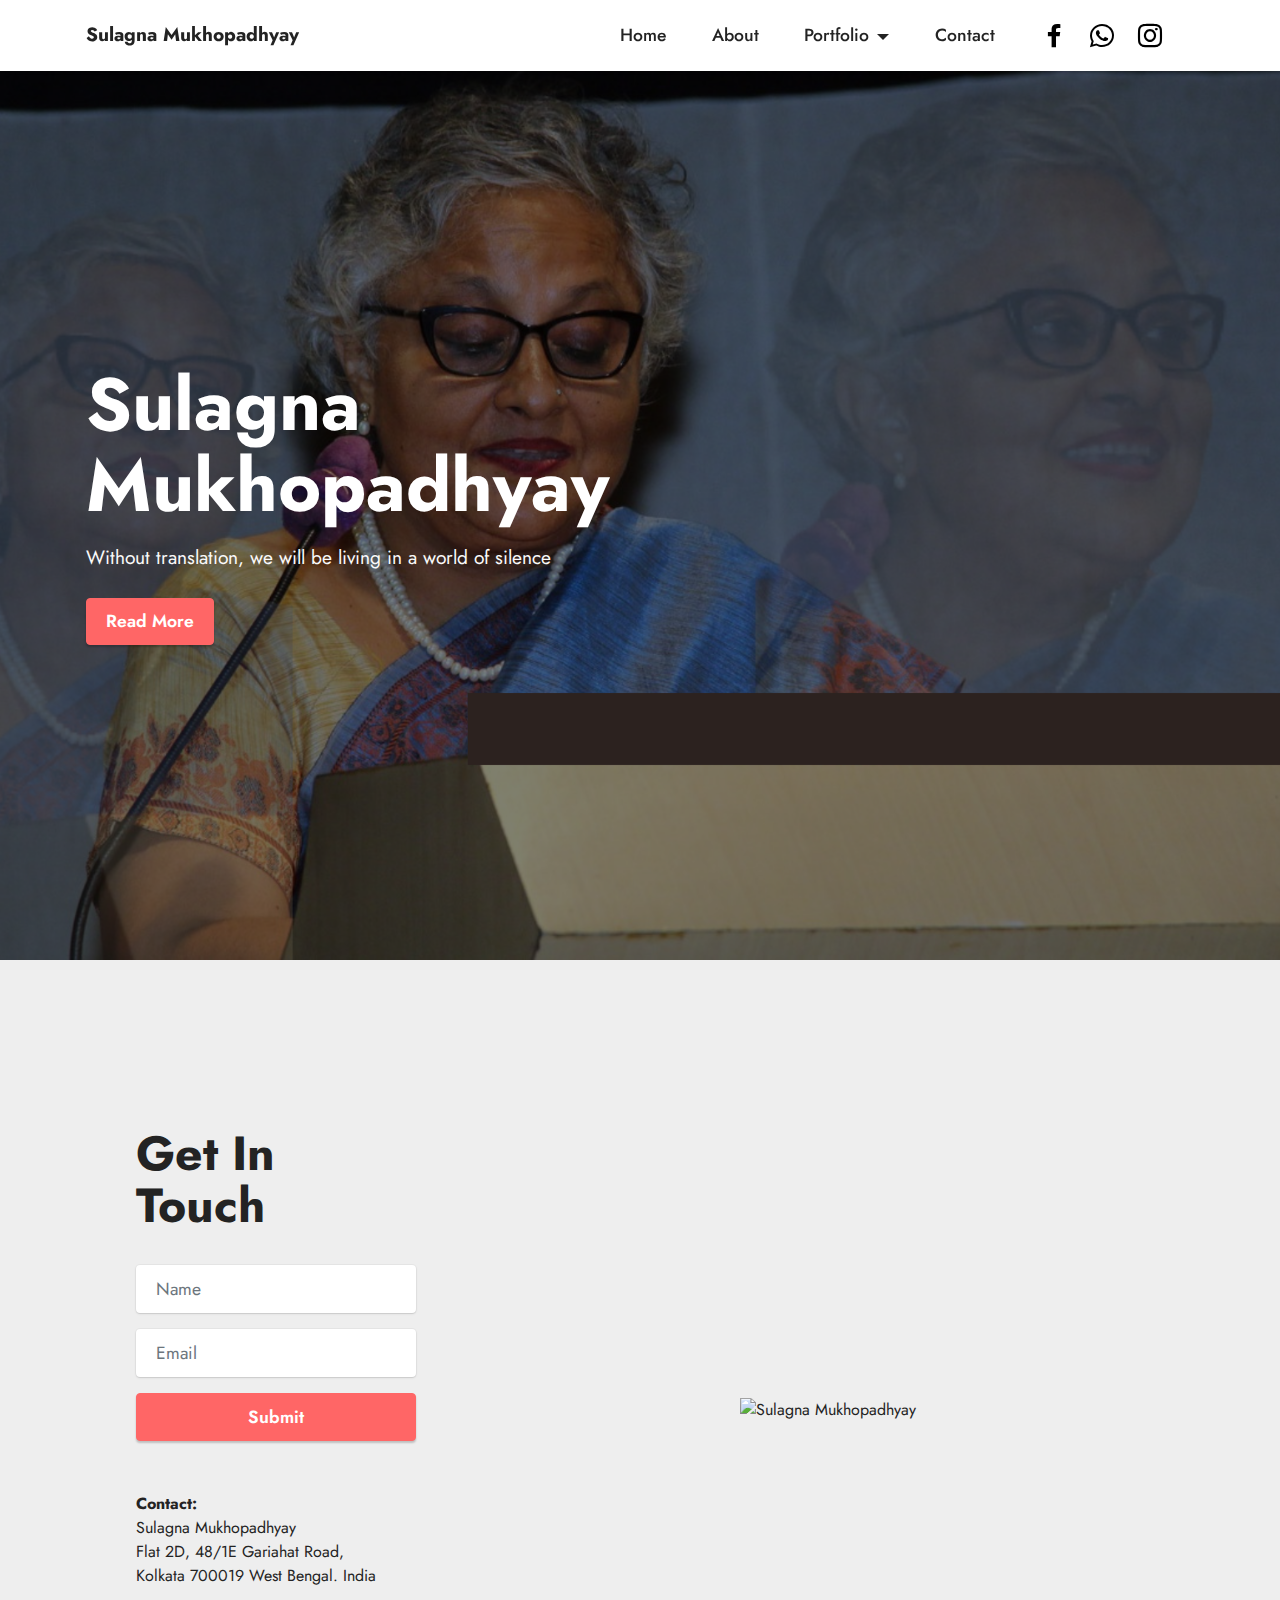
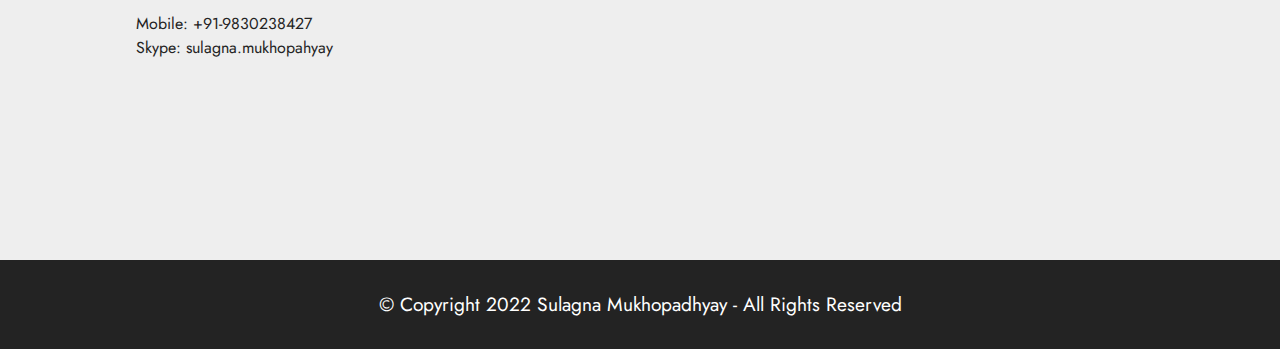
==== index.html @ f647c7f4 "Add files via upload" ====
<!DOCTYPE html>
<html>
  <head>
    <!-- Site made with Sulagna Mukhopadhyay v5.6.11, https://mobirise.com -->
    <meta charset="UTF-8" />
    <meta http-equiv="X-UA-Compatible" content="IE=edge" />
    <meta name="generator" content="Mobirise v5.6.11, mobirise.com" />
    <meta name="twitter:card" content="summary_large_image" />
    <meta name="twitter:image:src" content="" />
    <meta property="og:image" content="" />
    <meta name="twitter:title" content="Sulagna Mukhopadhyay" />
    <meta
      name="viewport"
      content="width=device-width, initial-scale=1, minimum-scale=1"
    />
    <link
      rel="shortcut icon"
      href="assets/images/logo.png"
      type="image/x-icon"
    />
    <meta name="description" content="Sulagna Mukhopadhyay" />

    <title>Sulagna Mukhopadhyay</title>
    <link
      rel="stylesheet"
      href="assets/web/assets/mobirise-icons2/mobirise2.css"
    />
    <link rel="stylesheet" href="assets/bootstrap/css/bootstrap.min.css" />
    <link rel="stylesheet" href="assets/bootstrap/css/bootstrap-grid.min.css" />
    <link
      rel="stylesheet"
      href="assets/bootstrap/css/bootstrap-reboot.min.css"
    />
    <link rel="stylesheet" href="assets/dropdown/css/style.css" />
    <link rel="stylesheet" href="assets/socicon/css/styles.css" />
    <link rel="stylesheet" href="assets/theme/css/style.css" />
    <link
      rel="preload"
      href="https://fonts.googleapis.com/css2?family=Jost:ital,wght@0,400;0,700;1,400;1,700&display=swap&display=swap"
      as="style"
      onload="this.onload=null;this.rel='stylesheet'"
    />
    <noscript
      ><link
        rel="stylesheet"
        href="https://fonts.googleapis.com/css2?family=Jost:ital,wght@0,400;0,700;1,400;1,700&display=swap&display=swap"
    /></noscript>
    <link
      rel="preload"
      as="style"
      href="assets/mobirise/css/mbr-additional.css"
    />
    <link
      rel="stylesheet"
      href="assets/mobirise/css/mbr-additional.css"
      type="text/css"
    />
  </head>
  <body>
    <section
      data-bs-version="5.1"
      class="menu menu3 cid-tiCHoBgNB5"
      once="menu"
      id="menu3-i"
    >
      <nav class="navbar navbar-dropdown navbar-fixed-top navbar-expand-lg">
        <div class="container">
          <div class="navbar-brand">
            <span class="navbar-caption-wrap"
              ><a
                class="navbar-caption text-black text-primary display-7"
                href="#"
                >Sulagna Mukhopadhyay</a
              ></span
            >
          </div>
          <button
            class="navbar-toggler"
            type="button"
            data-toggle="collapse"
            data-bs-toggle="collapse"
            data-target="#navbarSupportedContent"
            data-bs-target="#navbarSupportedContent"
            aria-controls="navbarNavAltMarkup"
            aria-expanded="false"
            aria-label="Toggle navigation"
          >
            <div class="hamburger">
              <span></span>
              <span></span>
              <span></span>
              <span></span>
            </div>
          </button>
          <div class="collapse navbar-collapse" id="navbarSupportedContent">
            <ul
              class="navbar-nav nav-dropdown nav-right"
              data-app-modern-menu="true"
            >
              <li class="nav-item">
                <a
                  class="nav-link link text-black text-primary display-4"
                  href="#"
                  >Home</a
                >
              </li>
              <li class="nav-item">
                <a
                  class="nav-link link text-black text-primary display-4"
                  href="about.html"
                >
                  About</a
                >
              </li>
              <li class="nav-item dropdown">
                <a
                  class="nav-link link text-black dropdown-toggle display-4"
                  href="#"
                  data-toggle="dropdown-submenu"
                  data-bs-toggle="dropdown"
                  data-bs-auto-close="outside"
                  aria-expanded="false"
                  >Portfolio</a
                >
                <div class="dropdown-menu" aria-labelledby="dropdown-880">
                  <a
                    class="text-black dropdown-item text-primary display-4"
                    href="publications.html"
                    >Publications</a
                  >
                  <a
                    class="text-black dropdown-item text-primary display-4"
                    href="teachings.html"
                    >Teachings</a
                  >
                  <a
                    class="text-black dropdown-item text-primary display-4"
                    href="press.html"
                    >Language Skills & Press</a
                  >
                  <a
                    class="text-black dropdown-item text-primary display-4"
                    href="projects.html"
                    >Projects & Memberships</a
                  >
                  <a
                    class="text-black dropdown-item text-primary display-4"
                    href="workshops.html"
                    >Workshops</a
                  >
                  <a
                    class="text-black dropdown-item text-primary display-4"
                    href="#"
                    >Gallery</a
                  >
                </div>
              </li>
              <li class="nav-item">
                <a
                  class="nav-link link text-black text-primary display-4"
                  href="#form4-7"
                  >Contact</a
                >
              </li>
            </ul>
            <div class="icons-menu">
              <a
                class="iconfont-wrapper"
                href="https://www.facebook.com/sulagna.mukhopadhyay.7"
                target="_blank"
              >
                <span class="p-2 mbr-iconfont socicon-facebook socicon"></span>
              </a>
              <a
                class="iconfont-wrapper"
                href="https://wa.me/919830238427"
                target="_blank"
              >
                <span class="p-2 mbr-iconfont socicon-whatsapp socicon"></span>
              </a>
              <a
                class="iconfont-wrapper"
                href="https://www.instagram.com/sulagna64/"
                target="_blank"
              >
                <span class="p-2 mbr-iconfont socicon-instagram socicon"></span>
              </a>
            </div>
          </div>
        </div>
      </nav>
    </section>

    <section
      data-bs-version="5.1"
      class="header1 cid-tiBHztGgzj mbr-fullscreen"
      id="header1-2"
    >
      <div
        class="mbr-overlay"
        style="opacity: 0.5; background-color: rgb(0, 0, 0)"
      ></div>

      <div class="container">
        <div class="row">
          <div class="col-12 col-lg-6">
            <h1 class="mbr-section-title mbr-fonts-style mb-3 display-1">
              <strong>Sulagna Mukhopadhyay</strong>
            </h1>

            <p class="mbr-text mbr-fonts-style display-7">
              Without translation, we will be living in a world of silence
            </p>
            <div class="mbr-section-btn mt-3">
              <a class="btn btn-secondary display-4" href="about.html"
                >Read More</a
              >
            </div>
          </div>
        </div>
      </div>
    </section>

    <!-- <section
      data-bs-version="5.1"
      class="slider6 mbr-embla cid-tiCpn5pyfz"
      id="slider6-b"
    >
      <div class="position-relative">
        <div class="mbr-section-head">
          <h4
            class="mbr-section-title mbr-fonts-style align-center mb-0 display-2"
          >
            <strong>Recent Publications</strong>
          </h4>
          <h5
            class="mbr-section-subtitle mbr-fonts-style align-center mb-0 mt-2 display-5"
          >
            Read about some of my recent publications.
          </h5>
        </div>
        <div
          class="embla mt-4"
          data-skip-snaps="true"
          data-align="center"
          data-contain-scroll="trimSnaps"
          data-auto-play-interval="5"
          data-draggable="true"
        >
          <div class="embla__viewport container-fluid">
            <div class="embla__container">
              <div
                class="embla__slide slider-image item"
                style="margin-left: 1rem; margin-right: 1rem"
              >
                <div class="slide-content">
                  <div class="item-wrapper">
                    <div class="item-img">
                      <img
                        src="assets/images/product5.jpg"
                        alt="Sulagna Mukhopadhyay"
                        title=""
                      />
                    </div>
                  </div>
                  <div class="item-content">
                    <h5 class="item-title mbr-fonts-style display-4">
                      <em>ICLT 2013</em>
                    </h5>
                    <h6 class="item-subtitle mbr-fonts-style mt-1 display-7">
                      <strong
                        >The Need and Importance of Cultural Aspects among
                        Primary Teachers</strong
                      >
                    </h6>
                    <p class="mbr-text mbr-fonts-style mt-3 display-7">
                      Department of English, Malabar Christian College(2013)
                    </p>
                  </div>
                  <div class="mbr-section-btn item-footer mt-2">
                    <a
                      href="publications.html"
                      class="btn item-btn btn-primary-outline display-7"
                      target="_blank"
                      >View More &gt;</a
                    >
                  </div>
                </div>
              </div>
              <div
                class="embla__slide slider-image item"
                style="margin-left: 1rem; margin-right: 1rem"
              >
                <div class="slide-content">
                  <div class="item-wrapper">
                    <div class="item-img">
                      <img
                        src="assets/images/product4.jpg"
                        alt="Sulagna Mukhopadhyay"
                        title=""
                      />
                    </div>
                  </div>
                  <div class="item-content">
                    <h5 class="item-title mbr-fonts-style display-4">
                      <em>Project Report</em>
                    </h5>
                    <h6 class="item-subtitle mbr-fonts-style mt-1 display-7">
                      <strong>Learning to read. On Indian Literacy</strong>
                    </h6>
                    <p class="mbr-text mbr-fonts-style mt-3 display-7">
                      Grin Verlag GmbH (2011) <br />
                    </p>
                  </div>
                  <div class="mbr-section-btn item-footer mt-2">
                    <a
                      href="publications.html"
                      class="btn item-btn btn-primary-outline display-7"
                      target="_blank"
                      >View More &gt;</a
                    >
                  </div>
                </div>
              </div>
              <div
                class="embla__slide slider-image item"
                style="margin-left: 1rem; margin-right: 1rem"
              >
                <div class="slide-content">
                  <div class="item-wrapper">
                    <div class="item-img">
                      <img
                        src="assets/images/product3.jpg"
                        alt="Sulagna Mukhopadhyay"
                        title=""
                      />
                    </div>
                  </div>
                  <div class="item-content">
                    <h5 class="item-title mbr-fonts-style display-4">
                      <em>Grin Verlag GmbH (2010)</em>
                    </h5>
                    <h6 class="item-subtitle mbr-fonts-style mt-1 display-7">
                      <strong
                        >The Role of Native Culture and Language in an Indian L2
                        Classroom</strong
                      >
                    </h6>
                    <p class="mbr-text mbr-fonts-style mt-3 display-7">
                      Grin Verlag GmbH (2010)
                    </p>
                  </div>
                  <div class="mbr-section-btn item-footer mt-2">
                    <a
                      href="publications.html"
                      class="btn item-btn btn-primary-outline display-7"
                      target="_blank"
                      >View More &gt;</a
                    >
                  </div>
                </div>
              </div>
            </div>
          </div>
          <button class="embla__button embla__button--prev">
            <span
              class="mobi-mbri mobi-mbri-arrow-prev mbr-iconfont"
              aria-hidden="true"
            ></span>
            <span class="sr-only visually-hidden visually-hidden"
              >Previous</span
            >
          </button>
          <button class="embla__button embla__button--next">
            <span
              class="mobi-mbri mobi-mbri-arrow-next mbr-iconfont"
              aria-hidden="true"
            ></span>
            <span class="sr-only visually-hidden visually-hidden">Next</span>
          </button>
        </div>
      </div>
    </section> -->


    <section
      data-bs-version="5.1"
      class="form4 cid-tiBRGqEgqE mbr-fullscreen"
      id="form4-7"
    >
      <div class="container-fluid">
        <div class="row content-wrapper justify-content-center">
          <div class="col-lg-3 offset-lg-1 mbr-form">
            <form
              action="https://mobirise.eu/"
              method="POST"
              class="mbr-form form-with-styler"
              data-verified=""
            >
              <div class="row">
                <div
                  hidden="hidden"
                  data-form-alert-danger=""
                  class="alert alert-danger col-12"
                >
                  Oops...! some problem!
                </div>
              </div>
              <div class="dragArea row">
                <div class="col-lg-12 col-md-12 col-sm-12">
                  <h1 class="mbr-section-title mb-4 display-2">
                    <strong>Get In Touch</strong>
                  </h1>
                </div>
                <!-- <div class="col-lg-12 col-md-12 col-sm-12">
                  <p class="mbr-text mbr-fonts-style mb-4 display-7">
                    Fill this form and we'll get back to you soon.
                  </p>
                </div> -->
                <div
                  class="col-lg-12 col-md col-12 form-group mb-3"
                  data-for="name"
                >
                  <input
                    type="text"
                    name="name"
                    placeholder="Name"
                    data-form-field="name"
                    class="form-control"
                    value=""
                    id="name-form4-7"
                  />
                </div>
                <div
                  class="col-lg-12 col-md col-12 form-group mb-3"
                  data-for="email"
                >
                  <input
                    type="email"
                    name="email"
                    placeholder="Email"
                    data-form-field="email"
                    class="form-control"
                    value=""
                    id="email-form4-7"
                  />
                </div>
                <div class="col-12 col-md-auto mbr-section-btn">
                  <button type="submit" class="btn btn-secondary display-4">
                    Submit
                  </button>
                </div>
              </div>
            </form>
            <div class="col-lg-12 col-md-12 col-sm-12 mt-4">
              <p class="mbr-text mbr-fonts-style mb-4 display-7" style="font-size: 1rem;">
                <b>Contact:</b><br>
                Sulagna Mukhopadhyay<br>
                Flat 2D, 48/1E Gariahat Road,<br>
                Kolkata 700019 West Bengal. India<br><br>
                Mobile: +91-9830238427<br>
                Skype:  sulagna.mukhopahyay<br>
              </p>
            </div>
          </div>
          <div class="col-lg-7 offset-lg-1 col-12">
            <div class="image-wrapper" style="max-width: 320px; margin: 0 auto;">
              <img
                class="w-100"
                src="assets/images/contactimg.jpeg"
                alt="Sulagna Mukhopadhyay"
              />
            </div>
          </div>
        </div>
      </div>
    </section>

    

    <section
      data-bs-version="5.1"
      class="footer7 cid-tiCFE61whG"
      once="footers"
      id="footer7-h"
    >
      <div class="container">
        <div class="media-container-row align-center mbr-white">
          <div class="col-12">
            <p class="mbr-text mb-0 mbr-fonts-style display-7">
              © Copyright 2022 Sulagna Mukhopadhyay - All Rights Reserved
            </p>
          </div>
        </div>
      </div>
    </section>
    <section
      class="display-7"
      style="
        padding: 0;
        align-items: center;
        justify-content: center;
        flex-wrap: wrap;
        align-content: center;
        display: flex;
        position: relative;
        height: 0;
      "
    >
      <a
        href="https://mobiri.se/"
        style="
          flex: 1 1;
          height: 0;
          position: absolute;
          width: 100%;
          z-index: 1;
        "
        ><img
          alt=""
          style="height: 0"
          src="[data-uri]"
      /></a>
      <a style="z-index: 1" href="https://mobirise.com/website-maker.html"
        ></a
      >
    </section>
    <script src="assets/bootstrap/js/bootstrap.bundle.min.js"></script>
    <script src="assets/smoothscroll/smooth-scroll.js"></script>
    <script src="assets/ytplayer/index.js"></script>
    <script src="assets/dropdown/js/navbar-dropdown.js"></script>
    <script src="assets/embla/embla.min.js"></script>
    <script src="assets/embla/script.js"></script>
    <script src="assets/theme/js/script.js"></script>
  </body>
</html>
---- assets/web/assets/mobirise-icons2/mobirise2.css ----
@font-face {
  font-family: 'Moririse2';
  font-display: swap;
  src:  url('mobirise2.eot?f2bix4');
  src:  url('mobirise2.eot?f2bix4#iefix') format('embedded-opentype'),
    url('mobirise2.ttf?f2bix4') format('truetype'),
    url('mobirise2.woff?f2bix4') format('woff'),
    url('mobirise2.svg?f2bix4#mobirise2') format('svg');
  font-weight: normal;
  font-style: normal;
}

[class^="mobi-"], [class*=" mobi-"] {
  /* use !important to prevent issues with browser extensions that change fonts */
  font-family: 'Moririse2' !important;
  speak: none;
  font-style: normal;
  font-weight: normal;
  font-variant: normal;
  text-transform: none;
  line-height: 1;

  /* Better Font Rendering =========== */
  -webkit-font-smoothing: antialiased;
  -moz-osx-font-smoothing: grayscale;
}

.mobi-mbri-add-submenu:before {
  content: "\e900";
}
.mobi-mbri-alert:before {
  content: "\e901";
}
.mobi-mbri-align-center:before {
  content: "\e902";
}
.mobi-mbri-align-justify:before {
  content: "\e903";
}
.mobi-mbri-align-left:before {
  content: "\e904";
}
.mobi-mbri-align-right:before {
  content: "\e905";
}
.mobi-mbri-android:before {
  content: "\e906";
}
.mobi-mbri-apple:before {
  content: "\e907";
}
.mobi-mbri-arrow-down:before {
  content: "\e908";
}
.mobi-mbri-arrow-next:before {
  content: "\e909";
}
.mobi-mbri-arrow-prev:before {
  content: "\e90a";
}
.mobi-mbri-arrow-up:before {
  content: "\e90b";
}
.mobi-mbri-bold:before {
  content: "\e90c";
}
.mobi-mbri-bookmark:before {
  content: "\e90d";
}
.mobi-mbri-bootstrap:before {
  content: "\e90e";
}
.mobi-mbri-briefcase:before {
  content: "\e90f";
}
.mobi-mbri-browse:before {
  content: "\e910";
}
.mobi-mbri-bulleted-list:before {
  content: "\e911";
}
.mobi-mbri-calendar:before {
  content: "\e912";
}
.mobi-mbri-camera:before {
  content: "\e913";
}
.mobi-mbri-cart-add:before {
  content: "\e914";
}
.mobi-mbri-cart-full:before {
  content: "\e915";
}
.mobi-mbri-cash:before {
  content: "\e916";
}
.mobi-mbri-change-style:before {
  content: "\e917";
}
.mobi-mbri-chat:before {
  content: "\e918";
}
.mobi-mbri-clock:before {
  content: "\e919";
}
.mobi-mbri-close:before {
  content: "\e91a";
}
.mobi-mbri-cloud:before {
  content: "\e91b";
}
.mobi-mbri-code:before {
  content: "\e91c";
}
.mobi-mbri-contact-form:before {
  content: "\e91d";
}
.mobi-mbri-credit-card:before {
  content: "\e91e";
}
.mobi-mbri-cursor-click:before {
  content: "\e91f";
}
.mobi-mbri-cust-feedback:before {
  content: "\e920";
}
.mobi-mbri-database:before {
  content: "\e921";
}
.mobi-mbri-delivery:before {
  content: "\e922";
}
.mobi-mbri-desktop:before {
  content: "\e923";
}
.mobi-mbri-devices:before {
  content: "\e924";
}
.mobi-mbri-down:before {
  content: "\e925";
}
.mobi-mbri-download-2:before {
  content: "\e926";
}
.mobi-mbri-download:before {
  content: "\e927";
}
.mobi-mbri-drag-n-drop-2:before {
  content: "\e928";
}
.mobi-mbri-drag-n-drop:before {
  content: "\e929";
}
.mobi-mbri-edit-2:before {
  content: "\e92a";
}
.mobi-mbri-edit:before {
  content: "\e92b";
}
.mobi-mbri-error:before {
  content: "\e92c";
}
.mobi-mbri-extension:before {
  content: "\e92d";
}
.mobi-mbri-features:before {
  content: "\e92e";
}
.mobi-mbri-file:before {
  content: "\e92f";
}
.mobi-mbri-flag:before {
  content: "\e930";
}
.mobi-mbri-folder:before {
  content: "\e931";
}
.mobi-mbri-gift:before {
  content: "\e932";
}
.mobi-mbri-github:before {
  content: "\e933";
}
.mobi-mbri-globe-2:before {
  content: "\e934";
}
.mobi-mbri-globe:before {
  content: "\e935";
}
.mobi-mbri-growing-chart:before {
  content: "\e936";
}
.mobi-mbri-hearth:before {
  content: "\e937";
}
.mobi-mbri-help:before {
  content: "\e938";
}
.mobi-mbri-home:before {
  content: "\e939";
}
.mobi-mbri-hot-cup:before {
  content: "\e93a";
}
.mobi-mbri-idea:before {
  content: "\e93b";
}
.mobi-mbri-image-gallery:before {
  content: "\e93c";
}
.mobi-mbri-image-slider:before {
  content: "\e93d";
}
.mobi-mbri-info:before {
  content: "\e93e";
}
.mobi-mbri-italic:before {
  content: "\e93f";
}
.mobi-mbri-key:before {
  content: "\e940";
}
.mobi-mbri-laptop:before {
  content: "\e941";
}
.mobi-mbri-layers:before {
  content: "\e942";
}
.mobi-mbri-left-right:before {
  content: "\e943";
}
.mobi-mbri-left:before {
  content: "\e944";
}
.mobi-mbri-letter:before {
  content: "\e945";
}
.mobi-mbri-like:before {
  content: "\e946";
}
.mobi-mbri-link:before {
  content: "\e947";
}
.mobi-mbri-lock:before {
  content: "\e948";
}
.mobi-mbri-login:before {
  content: "\e949";
}
.mobi-mbri-logout:before {
  content: "\e94a";
}
.mobi-mbri-magic-stick:before {
  content: "\e94b";
}
.mobi-mbri-map-pin:before {
  content: "\e94c";
}
.mobi-mbri-menu:before {
  content: "\e94d";
}
.mobi-mbri-mobile-2:before {
  content: "\e94e";
}
.mobi-mbri-mobile-horizontal:before {
  content: "\e94f";
}
.mobi-mbri-mobile:before {
  content: "\e950";
}
.mobi-mbri-mobirise:before {
  content: "\e951";
}
.mobi-mbri-more-horizontal:before {
  content: "\e952";
}
.mobi-mbri-more-vertical:before {
  content: "\e953";
}
.mobi-mbri-music:before {
  content: "\e954";
}
.mobi-mbri-new-file:before {
  content: "\e955";
}
.mobi-mbri-numbered-list:before {
  content: "\e956";
}
.mobi-mbri-opened-folder:before {
  content: "\e957";
}
.mobi-mbri-pages:before {
  content: "\e958";
}
.mobi-mbri-paper-plane:before {
  content: "\e959";
}
.mobi-mbri-paperclip:before {
  content: "\e95a";
}
.mobi-mbri-phone:before {
  content: "\e95b";
}
.mobi-mbri-photo:before {
  content: "\e95c";
}
.mobi-mbri-photos:before {
  content: "\e95d";
}
.mobi-mbri-pin:before {
  content: "\e95e";
}
.mobi-mbri-play:before {
  content: "\e95f";
}
.mobi-mbri-plus:before {
  content: "\e960";
}
.mobi-mbri-preview:before {
  content: "\e961";
}
.mobi-mbri-print:before {
  content: "\e962";
}
.mobi-mbri-protect:before {
  content: "\e963";
}
.mobi-mbri-question:before {
  content: "\e964";
}
.mobi-mbri-quote-left:before {
  content: "\e965";
}
.mobi-mbri-quote-right:before {
  content: "\e966";
}
.mobi-mbri-redo:before {
  content: "\e967";
}
.mobi-mbri-refresh:before {
  content: "\e968";
}
.mobi-mbri-responsive-2:before {
  content: "\e969";
}
.mobi-mbri-responsive:before {
  content: "\e96a";
}
.mobi-mbri-right:before {
  content: "\e96b";
}
.mobi-mbri-rocket:before {
  content: "\e96c";
}
.mobi-mbri-sad-face:before {
  content: "\e96d";
}
.mobi-mbri-sale:before {
  content: "\e96e";
}
.mobi-mbri-save:before {
  content: "\e96f";
}
.mobi-mbri-search:before {
  content: "\e970";
}
.mobi-mbri-setting-2:before {
  content: "\e971";
}
.mobi-mbri-setting-3:before {
  content: "\e972";
}
.mobi-mbri-setting:before {
  content: "\e973";
}
.mobi-mbri-share:before {
  content: "\e974";
}
.mobi-mbri-shopping-bag:before {
  content: "\e975";
}
.mobi-mbri-shopping-basket:before {
  content: "\e976";
}
.mobi-mbri-shopping-cart:before {
  content: "\e977";
}
.mobi-mbri-sites:before {
  content: "\e978";
}
.mobi-mbri-smile-face:before {
  content: "\e979";
}
.mobi-mbri-speed:before {
  content: "\e97a";
}
.mobi-mbri-star:before {
  content: "\e97b";
}
.mobi-mbri-success:before {
  content: "\e97c";
}
.mobi-mbri-sun:before {
  content: "\e97d";
}
.mobi-mbri-sun2:before {
  content: "\e97e";
}
.mobi-mbri-tablet-vertical:before {
  content: "\e97f";
}
.mobi-mbri-tablet:before {
  content: "\e980";
}
.mobi-mbri-target:before {
  content: "\e981";
}
.mobi-mbri-timer:before {
  content: "\e982";
}
.mobi-mbri-to-ftp:before {
  content: "\e983";
}
.mobi-mbri-to-local-drive:before {
  content: "\e984";
}
.mobi-mbri-touch-swipe:before {
  content: "\e985";
}
.mobi-mbri-touch:before {
  content: "\e986";
}
.mobi-mbri-trash:before {
  content: "\e987";
}
.mobi-mbri-underline:before {
  content: "\e988";
}
.mobi-mbri-undo:before {
  content: "\e989";
}
.mobi-mbri-unlink:before {
  content: "\e98a";
}
.mobi-mbri-unlock:before {
  content: "\e98b";
}
.mobi-mbri-up-down:before {
  content: "\e98c";
}
.mobi-mbri-up:before {
  content: "\e98d";
}
.mobi-mbri-update:before {
  content: "\e98e";
}
.mobi-mbri-upload-2:before {
  content: "\e98f";
}
.mobi-mbri-upload:before {
  content: "\e990";
}
.mobi-mbri-user-2:before {
  content: "\e991";
}
.mobi-mbri-user:before {
  content: "\e992";
}
.mobi-mbri-users:before {
  content: "\e993";
}
.mobi-mbri-video-play:before {
  content: "\e994";
}
.mobi-mbri-video:before {
  content: "\e995";
}
.mobi-mbri-watch:before {
  content: "\e996";
}
.mobi-mbri-website-theme-2:before {
  content: "\e997";
}
.mobi-mbri-website-theme:before {
  content: "\e998";
}
.mobi-mbri-wifi:before {
  content: "\e999";
}
.mobi-mbri-windows:before {
  content: "\e99a";
}
.mobi-mbri-zoom-in:before {
  content: "\e99b";
}
.mobi-mbri-zoom-out:before {
  content: "\e99c";
}
---- assets/dropdown/css/style.css ----
.navbar-dropdown {
  left: 0;
  padding: 0;
  position: absolute;
  right: 0;
  top: 0;
  transition: all 0.45s ease;
  z-index: 1030;
  background: #282828; }
  .navbar-dropdown .navbar-logo {
    margin-right: 0.8rem;
    transition: margin 0.3s ease-in-out;
    vertical-align: middle; }
    .navbar-dropdown .navbar-logo img {
      height: 3.125rem;
      transition: all 0.3s ease-in-out; }
    .navbar-dropdown .navbar-logo.mbr-iconfont {
      font-size: 3.125rem;
      line-height: 3.125rem; }
  .navbar-dropdown .navbar-caption {
    font-weight: 700;
    white-space: normal;
    vertical-align: -4px;
    line-height: 3.125rem !important; }
    .navbar-dropdown .navbar-caption, .navbar-dropdown .navbar-caption:hover {
      color: inherit;
      text-decoration: none; }
  .navbar-dropdown .mbr-iconfont + .navbar-caption {
    vertical-align: -1px; }
  .navbar-dropdown.navbar-fixed-top {
    position: fixed; }
  .navbar-dropdown .navbar-brand span {
    vertical-align: -4px; }
  .navbar-dropdown.bg-color.transparent {
    background: none; }
  .navbar-dropdown.navbar-short .navbar-brand {
    padding: 0.625rem 0; }
    .navbar-dropdown.navbar-short .navbar-brand span {
      vertical-align: -1px; }
  .navbar-dropdown.navbar-short .navbar-caption {
    line-height: 2.375rem !important;
    vertical-align: -2px; }
  .navbar-dropdown.navbar-short .navbar-logo {
    margin-right: 0.5rem; }
    .navbar-dropdown.navbar-short .navbar-logo img {
      height: 2.375rem; }
    .navbar-dropdown.navbar-short .navbar-logo.mbr-iconfont {
      font-size: 2.375rem;
      line-height: 2.375rem; }
  .navbar-dropdown.navbar-short .mbr-table-cell {
    height: 3.625rem; }
  .navbar-dropdown .navbar-close {
    left: 0.6875rem;
    position: fixed;
    top: 0.75rem;
    z-index: 1000; }
  .navbar-dropdown .hamburger-icon {
    content: "";
    display: inline-block;
    vertical-align: middle;
    width: 16px;
    -webkit-box-shadow: 0 -6px 0 1px #282828,0 0 0 1px #282828,0 6px 0 1px #282828;
    -moz-box-shadow: 0 -6px 0 1px #282828,0 0 0 1px #282828,0 6px 0 1px #282828;
    box-shadow: 0 -6px 0 1px #282828,0 0 0 1px #282828,0 6px 0 1px #282828; }

.dropdown-menu .dropdown-toggle[data-toggle="dropdown-submenu"]::after {
  border-bottom: 0.35em solid transparent;
  border-left: 0.35em solid;
  border-right: 0;
  border-top: 0.35em solid transparent;
  margin-left: 0.3rem; }

.dropdown-menu .dropdown-item:focus {
  outline: 0; }

.nav-dropdown {
  font-size: 0.75rem;
  font-weight: 500;
  height: auto !important; }
  .nav-dropdown .nav-btn {
    padding-left: 1rem; }
  .nav-dropdown .link {
    margin: .667em 1.667em;
    font-weight: 500;
    padding: 0;
    transition: color .2s ease-in-out; }
    .nav-dropdown .link.dropdown-toggle {
      margin-right: 2.583em; }
      .nav-dropdown .link.dropdown-toggle::after {
        margin-left: .25rem;
        border-top: 0.35em solid;
        border-right: 0.35em solid transparent;
        border-left: 0.35em solid transparent;
        border-bottom: 0; }
      .nav-dropdown .link.dropdown-toggle[aria-expanded="true"] {
        margin: 0;
        padding: 0.667em 3.263em  0.667em 1.667em; }
  .nav-dropdown .link::after,
  .nav-dropdown .dropdown-item::after {
    color: inherit; }
  .nav-dropdown .btn {
    font-size: 0.75rem;
    font-weight: 700;
    letter-spacing: 0;
    margin-bottom: 0;
    padding-left: 1.25rem;
    padding-right: 1.25rem; }
  .nav-dropdown .dropdown-menu {
    border-radius: 0;
    border: 0;
    left: 0;
    margin: 0;
    padding-bottom: 1.25rem;
    padding-top: 1.25rem;
    position: relative; }
  .nav-dropdown .dropdown-submenu {
    margin-left: 0.125rem;
    top: 0; }
  .nav-dropdown .dropdown-item {
    font-weight: 500;
    line-height: 2;
    padding: 0.3846em 4.615em 0.3846em 1.5385em;
    position: relative;
    transition: color .2s ease-in-out, background-color .2s ease-in-out; }
    .nav-dropdown .dropdown-item::after {
      margin-top: -0.3077em;
      position: absolute;
      right: 1.1538em;
      top: 50%; }
    .nav-dropdown .dropdown-item:focus, .nav-dropdown .dropdown-item:hover {
      background: none; }

@media (max-width: 767px) {
  .nav-dropdown.navbar-toggleable-sm {
    bottom: 0;
    display: none;
    left: 0;
    overflow-x: hidden;
    position: fixed;
    top: 0;
    transform: translateX(-100%);
    -ms-transform: translateX(-100%);
    -webkit-transform: translateX(-100%);
    width: 18.75rem;
    z-index: 999; } }
.nav-dropdown.navbar-toggleable-xl {
  bottom: 0;
  display: none;
  left: 0;
  overflow-x: hidden;
  position: fixed;
  top: 0;
  transform: translateX(-100%);
  -ms-transform: translateX(-100%);
  -webkit-transform: translateX(-100%);
  width: 18.75rem;
  z-index: 999; }

.nav-dropdown-sm {
  display: block !important;
  overflow-x: hidden;
  overflow: auto;
  padding-top: 3.875rem; }
  .nav-dropdown-sm::after {
    content: "";
    display: block;
    height: 3rem;
    width: 100%; }
  .nav-dropdown-sm.collapse.in ~ .navbar-close {
    display: block !important; }
  .nav-dropdown-sm.collapsing, .nav-dropdown-sm.collapse.in {
    transform: translateX(0);
    -ms-transform: translateX(0);
    -webkit-transform: translateX(0);
    transition: all 0.25s ease-out;
    -webkit-transition: all 0.25s ease-out;
    background: #282828; }
  .nav-dropdown-sm.collapsing[aria-expanded="false"] {
    transform: translateX(-100%);
    -ms-transform: translateX(-100%);
    -webkit-transform: translateX(-100%); }
  .nav-dropdown-sm .nav-item {
    display: block;
    margin-left: 0 !important;
    padding-left: 0; }
  .nav-dropdown-sm .link,
  .nav-dropdown-sm .dropdown-item {
    border-top: 1px dotted rgba(255, 255, 255, 0.1);
    font-size: 0.8125rem;
    line-height: 1.6;
    margin: 0 !important;
    padding: 0.875rem 2.4rem 0.875rem 1.5625rem !important;
    position: relative;
    white-space: normal; }
    .nav-dropdown-sm .link:focus, .nav-dropdown-sm .link:hover,
    .nav-dropdown-sm .dropdown-item:focus,
    .nav-dropdown-sm .dropdown-item:hover {
      background: rgba(0, 0, 0, 0.2) !important;
      color: #c0a375; }
  .nav-dropdown-sm .nav-btn {
    position: relative;
    padding: 1.5625rem 1.5625rem 0 1.5625rem; }
    .nav-dropdown-sm .nav-btn::before {
      border-top: 1px dotted rgba(255, 255, 255, 0.1);
      content: "";
      left: 0;
      position: absolute;
      top: 0;
      width: 100%; }
    .nav-dropdown-sm .nav-btn + .nav-btn {
      padding-top: 0.625rem; }
      .nav-dropdown-sm .nav-btn + .nav-btn::before {
        display: none; }
  .nav-dropdown-sm .btn {
    padding: 0.625rem 0; }
  .nav-dropdown-sm .dropdown-toggle[data-toggle="dropdown-submenu"]::after {
    margin-left: .25rem;
    border-top: 0.35em solid;
    border-right: 0.35em solid transparent;
    border-left: 0.35em solid transparent;
    border-bottom: 0; }
  .nav-dropdown-sm .dropdown-toggle[data-toggle="dropdown-submenu"][aria-expanded="true"]::after {
    border-top: 0;
    border-right: 0.35em solid transparent;
    border-left: 0.35em solid transparent;
    border-bottom: 0.35em solid; }
  .nav-dropdown-sm .dropdown-menu {
    margin: 0;
    padding: 0;
    position: relative;
    top: 0;
    left: 0;
    width: 100%;
    border: 0;
    float: none;
    border-radius: 0;
    background: none; }
  .nav-dropdown-sm .dropdown-submenu {
    left: 100%;
    margin-left: 0.125rem;
    margin-top: -1.25rem;
    top: 0; }

.navbar-toggleable-sm .nav-dropdown .dropdown-menu {
  position: absolute; }

.navbar-toggleable-sm .nav-dropdown .dropdown-submenu {
  left: 100%;
  margin-left: 0.125rem;
  margin-top: -1.25rem;
  top: 0; }

.navbar-toggleable-sm.opened .nav-dropdown .dropdown-menu {
  position: relative; }

.navbar-toggleable-sm.opened .nav-dropdown .dropdown-submenu {
  left: 0;
  margin-left: 00rem;
  margin-top: 0rem;
  top: 0; }

.is-builder .nav-dropdown.collapsing {
  transition: none !important; }
---- assets/socicon/css/styles.css ----
@charset "UTF-8";

@font-face {
  font-family: 'Socicon';
  src:  url('../fonts/socicon.eot');
  src:  url('../fonts/socicon.eot?#iefix') format('embedded-opentype'),
    url('../fonts/socicon.woff2') format('woff2'),
    url('../fonts/socicon.ttf') format('truetype'),
    url('../fonts/socicon.woff') format('woff'),
    url('../fonts/socicon.svg#socicon') format('svg');
  font-weight: normal;
  font-style: normal;
  font-display: swap;
}

[data-icon]:before {
  font-family: "socicon" !important;
  content: attr(data-icon);
  font-style: normal !important;
  font-weight: normal !important;
  font-variant: normal !important;
  text-transform: none !important;
  speak: none;
  line-height: 1;
  -webkit-font-smoothing: antialiased;
  -moz-osx-font-smoothing: grayscale;
}

[class^="socicon-"], [class*=" socicon-"] {
  /* use !important to prevent issues with browser extensions that change fonts */
  font-family: 'Socicon' !important;
  speak: none;
  font-style: normal;
  font-weight: normal;
  font-variant: normal;
  text-transform: none;
  line-height: 1;

  /* Better Font Rendering =========== */
  -webkit-font-smoothing: antialiased;
  -moz-osx-font-smoothing: grayscale;
}

.socicon-eitaa:before {
  content: "\e97c";
}
.socicon-soroush:before {
  content: "\e97d";
}
.socicon-bale:before {
  content: "\e97e";
}
.socicon-zazzle:before {
  content: "\e97b";
}
.socicon-society6:before {
  content: "\e97a";
}
.socicon-redbubble:before {
  content: "\e979";
}
.socicon-avvo:before {
  content: "\e978";
}
.socicon-stitcher:before {
  content: "\e977";
}
.socicon-googlehangouts:before {
  content: "\e974";
}
.socicon-dlive:before {
  content: "\e975";
}
.socicon-vsco:before {
  content: "\e976";
}
.socicon-flipboard:before {
  content: "\e973";
}
.socicon-ubuntu:before {
  content: "\e958";
}
.socicon-artstation:before {
  content: "\e959";
}
.socicon-invision:before {
  content: "\e95a";
}
.socicon-torial:before {
  content: "\e95b";
}
.socicon-collectorz:before {
  content: "\e95c";
}
.socicon-seenthis:before {
  content: "\e95d";
}
.socicon-googleplaymusic:before {
  content: "\e95e";
}
.socicon-debian:before {
  content: "\e95f";
}
.socicon-filmfreeway:before {
  content: "\e960";
}
.socicon-gnome:before {
  content: "\e961";
}
.socicon-itchio:before {
  content: "\e962";
}
.socicon-jamendo:before {
  content: "\e963";
}
.socicon-mix:before {
  content: "\e964";
}
.socicon-sharepoint:before {
  content: "\e965";
}
.socicon-tinder:before {
  content: "\e966";
}
.socicon-windguru:before {
  content: "\e967";
}
.socicon-cdbaby:before {
  content: "\e968";
}
.socicon-elementaryos:before {
  content: "\e969";
}
.socicon-stage32:before {
  content: "\e96a";
}
.socicon-tiktok:before {
  content: "\e96b";
}
.socicon-gitter:before {
  content: "\e96c";
}
.socicon-letterboxd:before {
  content: "\e96d";
}
.socicon-threema:before {
  content: "\e96e";
}
.socicon-splice:before {
  content: "\e96f";
}
.socicon-metapop:before {
  content: "\e970";
}
.socicon-naver:before {
  content: "\e971";
}
.socicon-remote:before {
  content: "\e972";
}
.socicon-internet:before {
  content: "\e957";
}
.socicon-moddb:before {
  content: "\e94b";
}
.socicon-indiedb:before {
  content: "\e94c";
}
.socicon-traxsource:before {
  content: "\e94d";
}
.socicon-gamefor:before {
  content: "\e94e";
}
.socicon-pixiv:before {
  content: "\e94f";
}
.socicon-myanimelist:before {
  content: "\e950";
}
.socicon-blackberry:before {
  content: "\e951";
}
.socicon-wickr:before {
  content: "\e952";
}
.socicon-spip:before {
  content: "\e953";
}
.socicon-napster:before {
  content: "\e954";
}
.socicon-beatport:before {
  content: "\e955";
}
.socicon-hackerone:before {
  content: "\e956";
}
.socicon-hackernews:before {
  content: "\e946";
}
.socicon-smashwords:before {
  content: "\e947";
}
.socicon-kobo:before {
  content: "\e948";
}
.socicon-bookbub:before {
  content: "\e949";
}
.socicon-mailru:before {
  content: "\e94a";
}
.socicon-gitlab:before {
  content: "\e945";
}
.socicon-instructables:before {
  content: "\e944";
}
.socicon-portfolio:before {
  content: "\e943";
}
.socicon-codered:before {
  content: "\e940";
}
.socicon-origin:before {
  content: "\e941";
}
.socicon-nextdoor:before {
  content: "\e942";
}
.socicon-udemy:before {
  content: "\e93f";
}
.socicon-livemaster:before {
  content: "\e93e";
}
.socicon-crunchbase:before {
  content: "\e93b";
}
.socicon-homefy:before {
  content: "\e93c";
}
.socicon-calendly:before {
  content: "\e93d";
}
.socicon-realtor:before {
  content: "\e90f";
}
.socicon-tidal:before {
  content: "\e910";
}
.socicon-qobuz:before {
  content: "\e911";
}
.socicon-natgeo:before {
  content: "\e912";
}
.socicon-mastodon:before {
  content: "\e913";
}
.socicon-unsplash:before {
  content: "\e914";
}
.socicon-homeadvisor:before {
  content: "\e915";
}
.socicon-angieslist:before {
  content: "\e916";
}
.socicon-codepen:before {
  content: "\e917";
}
.socicon-slack:before {
  content: "\e918";
}
.socicon-openaigym:before {
  content: "\e919";
}
.socicon-logmein:before {
  content: "\e91a";
}
.socicon-fiverr:before {
  content: "\e91b";
}
.socicon-gotomeeting:before {
  content: "\e91c";
}
.socicon-aliexpress:before {
  content: "\e91d";
}
.socicon-guru:before {
  content: "\e91e";
}
.socicon-appstore:before {
  content: "\e91f";
}
.socicon-homes:before {
  content: "\e920";
}
.socicon-zoom:before {
  content: "\e921";
}
.socicon-alibaba:before {
  content: "\e922";
}
.socicon-craigslist:before {
  content: "\e923";
}
.socicon-wix:before {
  content: "\e924";
}
.socicon-redfin:before {
  content: "\e925";
}
.socicon-googlecalendar:before {
  content: "\e926";
}
.socicon-shopify:before {
  content: "\e927";
}
.socicon-freelancer:before {
  content: "\e928";
}
.socicon-seedrs:before {
  content: "\e929";
}
.socicon-bing:before {
  content: "\e92a";
}
.socicon-doodle:before {
  content: "\e92b";
}
.socicon-bonanza:before {
  content: "\e92c";
}
.socicon-squarespace:before {
  content: "\e92d";
}
.socicon-toptal:before {
  content: "\e92e";
}
.socicon-gust:before {
  content: "\e92f";
}
.socicon-ask:before {
  content: "\e930";
}
.socicon-trulia:before {
  content: "\e931";
}
.socicon-loomly:before {
  content: "\e932";
}
.socicon-ghost:before {
  content: "\e933";
}
.socicon-upwork:before {
  content: "\e934";
}
.socicon-fundable:before {
  content: "\e935";
}
.socicon-booking:before {
  content: "\e936";
}
.socicon-googlemaps:before {
  content: "\e937";
}
.socicon-zillow:before {
  content: "\e938";
}
.socicon-niconico:before {
  content: "\e939";
}
.socicon-toneden:before {
  content: "\e93a";
}
.socicon-augment:before {
  content: "\e908";
}
.socicon-bitbucket:before {
  content: "\e909";
}
.socicon-fyuse:before {
  content: "\e90a";
}
.socicon-yt-gaming:before {
  content: "\e90b";
}
.socicon-sketchfab:before {
  content: "\e90c";
}
.socicon-mobcrush:before {
  content: "\e90d";
}
.socicon-microsoft:before {
  content: "\e90e";
}
.socicon-pandora:before {
  content: "\e907";
}
.socicon-messenger:before {
  content: "\e906";
}
.socicon-gamewisp:before {
  content: "\e905";
}
.socicon-bloglovin:before {
  content: "\e904";
}
.socicon-tunein:before {
  content: "\e903";
}
.socicon-gamejolt:before {
  content: "\e901";
}
.socicon-trello:before {
  content: "\e902";
}
.socicon-spreadshirt:before {
  content: "\e900";
}
.socicon-500px:before {
  content: "\e000";
}
.socicon-8tracks:before {
  content: "\e001";
}
.socicon-airbnb:before {
  content: "\e002";
}
.socicon-alliance:before {
  content: "\e003";
}
.socicon-amazon:before {
  content: "\e004";
}
.socicon-amplement:before {
  content: "\e005";
}
.socicon-android:before {
  content: "\e006";
}
.socicon-angellist:before {
  content: "\e007";
}
.socicon-apple:before {
  content: "\e008";
}
.socicon-appnet:before {
  content: "\e009";
}
.socicon-baidu:before {
  content: "\e00a";
}
.socicon-bandcamp:before {
  content: "\e00b";
}
.socicon-battlenet:before {
  content: "\e00c";
}
.socicon-mixer:before {
  content: "\e00d";
}
.socicon-bebee:before {
  content: "\e00e";
}
.socicon-bebo:before {
  content: "\e00f";
}
.socicon-behance:before {
  content: "\e010";
}
.socicon-blizzard:before {
  content: "\e011";
}
.socicon-blogger:before {
  content: "\e012";
}
.socicon-buffer:before {
  content: "\e013";
}
.socicon-chrome:before {
  content: "\e014";
}
.socicon-coderwall:before {
  content: "\e015";
}
.socicon-curse:before {
  content: "\e016";
}
.socicon-dailymotion:before {
  content: "\e017";
}
.socicon-deezer:before {
  content: "\e018";
}
.socicon-delicious:before {
  content: "\e019";
}
.socicon-deviantart:before {
  content: "\e01a";
}
.socicon-diablo:before {
  content: "\e01b";
}
.socicon-digg:before {
  content: "\e01c";
}
.socicon-discord:before {
  content: "\e01d";
}
.socicon-disqus:before {
  content: "\e01e";
}
.socicon-douban:before {
  content: "\e01f";
}
.socicon-draugiem:before {
  content: "\e020";
}
.socicon-dribbble:before {
  content: "\e021";
}
.socicon-drupal:before {
  content: "\e022";
}
.socicon-ebay:before {
  content: "\e023";
}
.socicon-ello:before {
  content: "\e024";
}
.socicon-endomodo:before {
  content: "\e025";
}
.socicon-envato:before {
  content: "\e026";
}
.socicon-etsy:before {
  content: "\e027";
}
.socicon-facebook:before {
  content: "\e028";
}
.socicon-feedburner:before {
  content: "\e029";
}
.socicon-filmweb:before {
  content: "\e02a";
}
.socicon-firefox:before {
  content: "\e02b";
}
.socicon-flattr:before {
  content: "\e02c";
}
.socicon-flickr:before {
  content: "\e02d";
}
.socicon-formulr:before {
  content: "\e02e";
}
.socicon-forrst:before {
  content: "\e02f";
}
.socicon-foursquare:before {
  content: "\e030";
}
.socicon-friendfeed:before {
  content: "\e031";
}
.socicon-github:before {
  content: "\e032";
}
.socicon-goodreads:before {
  content: "\e033";
}
.socicon-google:before {
  content: "\e034";
}
.socicon-googlescholar:before {
  content: "\e035";
}
.socicon-googlegroups:before {
  content: "\e036";
}
.socicon-googlephotos:before {
  content: "\e037";
}
.socicon-googleplus:before {
  content: "\e038";
}
.socicon-grooveshark:before {
  content: "\e039";
}
.socicon-hackerrank:before {
  content: "\e03a";
}
.socicon-hearthstone:before {
  content: "\e03b";
}
.socicon-hellocoton:before {
  content: "\e03c";
}
.socicon-heroes:before {
  content: "\e03d";
}
.socicon-smashcast:before {
  content: "\e03e";
}
.socicon-horde:before {
  content: "\e03f";
}
.socicon-houzz:before {
  content: "\e040";
}
.socicon-icq:before {
  content: "\e041";
}
.socicon-identica:before {
  content: "\e042";
}
.socicon-imdb:before {
  content: "\e043";
}
.socicon-instagram:before {
  content: "\e044";
}
.socicon-issuu:before {
  content: "\e045";
}
.socicon-istock:before {
  content: "\e046";
}
.socicon-itunes:before {
  content: "\e047";
}
.socicon-keybase:before {
  content: "\e048";
}
.socicon-lanyrd:before {
  content: "\e049";
}
.socicon-lastfm:before {
  content: "\e04a";
}
.socicon-line:before {
  content: "\e04b";
}
.socicon-linkedin:before {
  content: "\e04c";
}
.socicon-livejournal:before {
  content: "\e04d";
}
.socicon-lyft:before {
  content: "\e04e";
}
.socicon-macos:before {
  content: "\e04f";
}
.socicon-mail:before {
  content: "\e050";
}
.socicon-medium:before {
  content: "\e051";
}
.socicon-meetup:before {
  content: "\e052";
}
.socicon-mixcloud:before {
  content: "\e053";
}
.socicon-modelmayhem:before {
  content: "\e054";
}
.socicon-mumble:before {
  content: "\e055";
}
.socicon-myspace:before {
  content: "\e056";
}
.socicon-newsvine:before {
  content: "\e057";
}
.socicon-nintendo:before {
  content: "\e058";
}
.socicon-npm:before {
  content: "\e059";
}
.socicon-odnoklassniki:before {
  content: "\e05a";
}
.socicon-openid:before {
  content: "\e05b";
}
.socicon-opera:before {
  content: "\e05c";
}
.socicon-outlook:before {
  content: "\e05d";
}
.socicon-overwatch:before {
  content: "\e05e";
}
.socicon-patreon:before {
  content: "\e05f";
}
.socicon-paypal:before {
  content: "\e060";
}
.socicon-periscope:before {
  content: "\e061";
}
.socicon-persona:before {
  content: "\e062";
}
.socicon-pinterest:before {
  content: "\e063";
}
.socicon-play:before {
  content: "\e064";
}
.socicon-player:before {
  content: "\e065";
}
.socicon-playstation:before {
  content: "\e066";
}
.socicon-pocket:before {
  content: "\e067";
}
.socicon-qq:before {
  content: "\e068";
}
.socicon-quora:before {
  content: "\e069";
}
.socicon-raidcall:before {
  content: "\e06a";
}
.socicon-ravelry:before {
  content: "\e06b";
}
.socicon-reddit:before {
  content: "\e06c";
}
.socicon-renren:before {
  content: "\e06d";
}
.socicon-researchgate:before {
  content: "\e06e";
}
.socicon-residentadvisor:before {
  content: "\e06f";
}
.socicon-reverbnation:before {
  content: "\e070";
}
.socicon-rss:before {
  content: "\e071";
}
.socicon-sharethis:before {
  content: "\e072";
}
.socicon-skype:before {
  content: "\e073";
}
.socicon-slideshare:before {
  content: "\e074";
}
.socicon-smugmug:before {
  content: "\e075";
}
.socicon-snapchat:before {
  content: "\e076";
}
.socicon-songkick:before {
  content: "\e077";
}
.socicon-soundcloud:before {
  content: "\e078";
}
.socicon-spotify:before {
  content: "\e079";
}
.socicon-stackexchange:before {
  content: "\e07a";
}
.socicon-stackoverflow:before {
  content: "\e07b";
}
.socicon-starcraft:before {
  content: "\e07c";
}
.socicon-stayfriends:before {
  content: "\e07d";
}
.socicon-steam:before {
  content: "\e07e";
}
.socicon-storehouse:before {
  content: "\e07f";
}
.socicon-strava:before {
  content: "\e080";
}
.socicon-streamjar:before {
  content: "\e081";
}
.socicon-stumbleupon:before {
  content: "\e082";
}
.socicon-swarm:before {
  content: "\e083";
}
.socicon-teamspeak:before {
  content: "\e084";
}
.socicon-teamviewer:before {
  content: "\e085";
}
.socicon-technorati:before {
  content: "\e086";
}
.socicon-telegram:before {
  content: "\e087";
}
.socicon-tripadvisor:before {
  content: "\e088";
}
.socicon-tripit:before {
  content: "\e089";
}
.socicon-triplej:before {
  content: "\e08a";
}
.socicon-tumblr:before {
  content: "\e08b";
}
.socicon-twitch:before {
  content: "\e08c";
}
.socicon-twitter:before {
  content: "\e08d";
}
.socicon-uber:before {
  content: "\e08e";
}
.socicon-ventrilo:before {
  content: "\e08f";
}
.socicon-viadeo:before {
  content: "\e090";
}
.socicon-viber:before {
  content: "\e091";
}
.socicon-viewbug:before {
  content: "\e092";
}
.socicon-vimeo:before {
  content: "\e093";
}
.socicon-vine:before {
  content: "\e094";
}
.socicon-vkontakte:before {
  content: "\e095";
}
.socicon-warcraft:before {
  content: "\e096";
}
.socicon-wechat:before {
  content: "\e097";
}
.socicon-weibo:before {
  content: "\e098";
}
.socicon-whatsapp:before {
  content: "\e099";
}
.socicon-wikipedia:before {
  content: "\e09a";
}
.socicon-windows:before {
  content: "\e09b";
}
.socicon-wordpress:before {
  content: "\e09c";
}
.socicon-wykop:before {
  content: "\e09d";
}
.socicon-xbox:before {
  content: "\e09e";
}
.socicon-xing:before {
  content: "\e09f";
}
.socicon-yahoo:before {
  content: "\e0a0";
}
.socicon-yammer:before {
  content: "\e0a1";
}
.socicon-yandex:before {
  content: "\e0a2";
}
.socicon-yelp:before {
  content: "\e0a3";
}
.socicon-younow:before {
  content: "\e0a4";
}
.socicon-youtube:before {
  content: "\e0a5";
}
.socicon-zapier:before {
  content: "\e0a6";
}
.socicon-zerply:before {
  content: "\e0a7";
}
.socicon-zomato:before {
  content: "\e0a8";
}
.socicon-zynga:before {
  content: "\e0a9";
}
---- assets/theme/css/style.css ----
@charset "UTF-8";
section {
  background-color: #ffffff;
}

body {
  font-style: normal;
  line-height: 1.5;
  font-weight: 400;
  color: #232323;
  position: relative;
}

button {
  background-color: transparent;
  border-color: transparent;
}

section,
.container,
.container-fluid {
  position: relative;
  word-wrap: break-word;
}

a.mbr-iconfont:hover {
  text-decoration: none;
}

.article .lead p,
.article .lead ul,
.article .lead ol,
.article .lead pre,
.article .lead blockquote {
  margin-bottom: 0;
}

a {
  font-style: normal;
  font-weight: 400;
  cursor: pointer;
}
a, a:hover {
  text-decoration: none;
}

.mbr-section-title {
  font-style: normal;
  line-height: 1.3;
}

.mbr-section-subtitle {
  line-height: 1.3;
}

.mbr-text {
  font-style: normal;
  line-height: 1.7;
}

h1,
h2,
h3,
h4,
h5,
h6,
.display-1,
.display-2,
.display-4,
.display-5,
.display-7,
span,
p,
a {
  line-height: 1;
  word-break: break-word;
  word-wrap: break-word;
  font-weight: 400;
}

b,
strong {
  font-weight: bold;
}

input:-webkit-autofill, input:-webkit-autofill:hover, input:-webkit-autofill:focus, input:-webkit-autofill:active {
  transition-delay: 9999s;
  -webkit-transition-property: background-color, color;
  transition-property: background-color, color;
}

textarea[type=hidden] {
  display: none;
}

section {
  background-position: 50% 50%;
  background-repeat: no-repeat;
  background-size: cover;
}
section .mbr-background-video,
section .mbr-background-video-preview {
  position: absolute;
  bottom: 0;
  left: 0;
  right: 0;
  top: 0;
}

.hidden {
  visibility: hidden;
}

.mbr-z-index20 {
  z-index: 20;
}

/*! Base colors */
.mbr-white {
  color: #ffffff;
}

.mbr-black {
  color: #111111;
}

.mbr-bg-white {
  background-color: #ffffff;
}

.mbr-bg-black {
  background-color: #000000;
}

/*! Text-aligns */
.align-left {
  text-align: left;
}

.align-center {
  text-align: center;
}

.align-right {
  text-align: right;
}

/*! Font-weight  */
.mbr-light {
  font-weight: 300;
}

.mbr-regular {
  font-weight: 400;
}

.mbr-semibold {
  font-weight: 500;
}

.mbr-bold {
  font-weight: 700;
}

/*! Media  */
.media-content {
  flex-basis: 100%;
}

.media-container-row {
  display: flex;
  flex-direction: row;
  flex-wrap: wrap;
  justify-content: center;
  align-content: center;
  align-items: start;
}
.media-container-row .media-size-item {
  width: 400px;
}

.media-container-column {
  display: flex;
  flex-direction: column;
  flex-wrap: wrap;
  justify-content: center;
  align-content: center;
  align-items: stretch;
}
.media-container-column > * {
  width: 100%;
}

@media (min-width: 992px) {
  .media-container-row {
    flex-wrap: nowrap;
  }
}
figure {
  margin-bottom: 0;
  overflow: hidden;
}

figure[mbr-media-size] {
  transition: width 0.1s;
}

img,
iframe {
  display: block;
  width: 100%;
}

.card {
  background-color: transparent;
  border: none;
}

.card-box {
  width: 100%;
}

.card-img {
  text-align: center;
  flex-shrink: 0;
  -webkit-flex-shrink: 0;
}

.media {
  max-width: 100%;
  margin: 0 auto;
}

.mbr-figure {
  align-self: center;
}

.media-container > div {
  max-width: 100%;
}

.mbr-figure img,
.card-img img {
  width: 100%;
}

@media (max-width: 991px) {
  .media-size-item {
    width: auto !important;
  }

  .media {
    width: auto;
  }

  .mbr-figure {
    width: 100% !important;
  }
}
/*! Buttons */
.mbr-section-btn {
  margin-left: -0.6rem;
  margin-right: -0.6rem;
  font-size: 0;
}

.btn {
  font-weight: 600;
  border-width: 1px;
  font-style: normal;
  margin: 0.6rem 0.6rem;
  white-space: normal;
  transition: all 0.2s ease-in-out;
  display: inline-flex;
  align-items: center;
  justify-content: center;
  word-break: break-word;
}

.btn-sm {
  font-weight: 600;
  letter-spacing: 0px;
  transition: all 0.3s ease-in-out;
}

.btn-md {
  font-weight: 600;
  letter-spacing: 0px;
  transition: all 0.3s ease-in-out;
}

.btn-lg {
  font-weight: 600;
  letter-spacing: 0px;
  transition: all 0.3s ease-in-out;
}

.btn-form {
  margin: 0;
}
.btn-form:hover {
  cursor: pointer;
}

nav .mbr-section-btn {
  margin-left: 0rem;
  margin-right: 0rem;
}

/*! Btn icon margin */
.btn .mbr-iconfont,
.btn.btn-sm .mbr-iconfont {
  order: 1;
  cursor: pointer;
  margin-left: 0.5rem;
  vertical-align: sub;
}

.btn.btn-md .mbr-iconfont,
.btn.btn-md .mbr-iconfont {
  margin-left: 0.8rem;
}

.mbr-regular {
  font-weight: 400;
}

.mbr-semibold {
  font-weight: 500;
}

.mbr-bold {
  font-weight: 700;
}

[type=submit] {
  -webkit-appearance: none;
}

/*! Full-screen */
.mbr-fullscreen .mbr-overlay {
  min-height: 100vh;
}

.mbr-fullscreen {
  display: flex;
  display: -moz-flex;
  display: -ms-flex;
  display: -o-flex;
  align-items: center;
  min-height: 100vh;
  padding-top: 3rem;
  padding-bottom: 3rem;
}

/*! Map */
.map {
  height: 25rem;
  position: relative;
}
.map iframe {
  width: 100%;
  height: 100%;
}

/*! Scroll to top arrow */
.mbr-arrow-up {
  bottom: 25px;
  right: 90px;
  position: fixed;
  text-align: right;
  z-index: 5000;
  color: #ffffff;
  font-size: 22px;
}

.mbr-arrow-up a {
  background: rgba(0, 0, 0, 0.2);
  border-radius: 50%;
  color: #fff;
  display: inline-block;
  height: 60px;
  width: 60px;
  border: 2px solid #fff;
  outline-style: none !important;
  position: relative;
  text-decoration: none;
  transition: all 0.3s ease-in-out;
  cursor: pointer;
  text-align: center;
}
.mbr-arrow-up a:hover {
  background-color: rgba(0, 0, 0, 0.4);
}
.mbr-arrow-up a i {
  line-height: 60px;
}

.mbr-arrow-up-icon {
  display: block;
  color: #fff;
}

.mbr-arrow-up-icon::before {
  content: "›";
  display: inline-block;
  font-family: serif;
  font-size: 22px;
  line-height: 1;
  font-style: normal;
  position: relative;
  top: 6px;
  left: -4px;
  transform: rotate(-90deg);
}

/*! Arrow Down */
.mbr-arrow {
  position: absolute;
  bottom: 45px;
  left: 50%;
  width: 60px;
  height: 60px;
  cursor: pointer;
  background-color: rgba(80, 80, 80, 0.5);
  border-radius: 50%;
  transform: translateX(-50%);
}
@media (max-width: 767px) {
  .mbr-arrow {
    display: none;
  }
}
.mbr-arrow > a {
  display: inline-block;
  text-decoration: none;
  outline-style: none;
  -webkit-animation: arrowdown 1.7s ease-in-out infinite;
          animation: arrowdown 1.7s ease-in-out infinite;
  color: #ffffff;
}
.mbr-arrow > a > i {
  position: absolute;
  top: -2px;
  left: 15px;
  font-size: 2rem;
}

#scrollToTop a i::before {
  content: "";
  position: absolute;
  display: block;
  border-bottom: 2.5px solid #fff;
  border-left: 2.5px solid #fff;
  width: 27.8%;
  height: 27.8%;
  left: 50%;
  top: 51%;
  transform: translateY(-30%) translateX(-50%) rotate(135deg);
}

@keyframes arrowdown {
  0% {
    transform: translateY(0px);
  }
  50% {
    transform: translateY(-5px);
  }
  100% {
    transform: translateY(0px);
  }
}
@-webkit-keyframes arrowdown {
  0% {
    transform: translateY(0px);
  }
  50% {
    transform: translateY(-5px);
  }
  100% {
    transform: translateY(0px);
  }
}
@media (max-width: 500px) {
  .mbr-arrow-up {
    left: 0;
    right: 0;
    text-align: center;
  }
}
/*Gradients animation*/
@keyframes gradient-animation {
  from {
    background-position: 0% 100%;
    -webkit-animation-timing-function: ease-in-out;
            animation-timing-function: ease-in-out;
  }
  to {
    background-position: 100% 0%;
    -webkit-animation-timing-function: ease-in-out;
            animation-timing-function: ease-in-out;
  }
}
@-webkit-keyframes gradient-animation {
  from {
    background-position: 0% 100%;
    -webkit-animation-timing-function: ease-in-out;
            animation-timing-function: ease-in-out;
  }
  to {
    background-position: 100% 0%;
    -webkit-animation-timing-function: ease-in-out;
            animation-timing-function: ease-in-out;
  }
}
.bg-gradient {
  background-size: 200% 200%;
  animation: gradient-animation 5s infinite alternate;
  -webkit-animation: gradient-animation 5s infinite alternate;
}

.menu .navbar-brand {
  display: -webkit-flex;
}
.menu .navbar-brand span {
  display: flex;
  display: -webkit-flex;
}
.menu .navbar-brand .navbar-caption-wrap {
  display: -webkit-flex;
}
.menu .navbar-brand .navbar-logo img {
  display: -webkit-flex;
  width: auto;
}
@media (min-width: 768px) and (max-width: 991px) {
  .menu .navbar-toggleable-sm .navbar-nav {
    display: -ms-flexbox;
  }
}
@media (max-width: 991px) {
  .menu .navbar-collapse {
    max-height: 93.5vh;
  }
  .menu .navbar-collapse.show {
    overflow: auto;
  }
}
@media (min-width: 992px) {
  .menu .navbar-nav.nav-dropdown {
    display: -webkit-flex;
  }
  .menu .navbar-toggleable-sm .navbar-collapse {
    display: -webkit-flex !important;
  }
  .menu .collapsed .navbar-collapse {
    max-height: 93.5vh;
  }
  .menu .collapsed .navbar-collapse.show {
    overflow: auto;
  }
}
@media (max-width: 767px) {
  .menu .navbar-collapse {
    max-height: 80vh;
  }
}

.nav-link .mbr-iconfont {
  margin-right: 0.5rem;
}

.navbar {
  display: -webkit-flex;
  -webkit-flex-wrap: wrap;
  -webkit-align-items: center;
  -webkit-justify-content: space-between;
}

.navbar-collapse {
  -webkit-flex-basis: 100%;
  -webkit-flex-grow: 1;
  -webkit-align-items: center;
}

.nav-dropdown .link {
  padding: 0.667em 1.667em !important;
  margin: 0 !important;
}

.nav {
  display: -webkit-flex;
  -webkit-flex-wrap: wrap;
}

.row {
  display: -webkit-flex;
  -webkit-flex-wrap: wrap;
}

.justify-content-center {
  -webkit-justify-content: center;
}

.form-inline {
  display: -webkit-flex;
}

.card-wrapper {
  -webkit-flex: 1;
}

.carousel-control {
  z-index: 10;
  display: -webkit-flex;
}

.carousel-controls {
  display: -webkit-flex;
}

.media {
  display: -webkit-flex;
}

.form-group:focus {
  outline: none;
}

.jq-selectbox__select {
  padding: 7px 0;
  position: relative;
}

.jq-selectbox__dropdown {
  overflow: hidden;
  border-radius: 10px;
  position: absolute;
  top: 100%;
  left: 0 !important;
  width: 100% !important;
}

.jq-selectbox__trigger-arrow {
  right: 0;
  transform: translateY(-50%);
}

.jq-selectbox li {
  padding: 1.07em 0.5em;
}

input[type=range] {
  padding-left: 0 !important;
  padding-right: 0 !important;
}

.modal-dialog,
.modal-content {
  height: 100%;
}

.modal-dialog .carousel-inner {
  height: calc(100vh - 1.75rem);
}
@media (max-width: 575px) {
  .modal-dialog .carousel-inner {
    height: calc(100vh - 1rem);
  }
}

.carousel-item {
  text-align: center;
}

.carousel-item img {
  margin: auto;
}

.navbar-toggler {
  align-self: flex-start;
  padding: 0.25rem 0.75rem;
  font-size: 1.25rem;
  line-height: 1;
  background: transparent;
  border: 1px solid transparent;
  border-radius: 0.25rem;
}

.navbar-toggler:focus,
.navbar-toggler:hover {
  text-decoration: none;
  box-shadow: none;
}

.navbar-toggler-icon {
  display: inline-block;
  width: 1.5em;
  height: 1.5em;
  vertical-align: middle;
  content: "";
  background: no-repeat center center;
  background-size: 100% 100%;
}

.navbar-toggler-left {
  position: absolute;
  left: 1rem;
}

.navbar-toggler-right {
  position: absolute;
  right: 1rem;
}

.card-img {
  width: auto;
}

.menu .navbar.collapsed:not(.beta-menu) {
  flex-direction: column;
}

.carousel-item.active,
.carousel-item-next,
.carousel-item-prev {
  display: flex;
}

.note-air-layout .dropup .dropdown-menu,
.note-air-layout .navbar-fixed-bottom .dropdown .dropdown-menu {
  bottom: initial !important;
}

html,
body {
  height: auto;
  min-height: 100vh;
}

.dropup .dropdown-toggle::after {
  display: none;
}

.form-asterisk {
  font-family: initial;
  position: absolute;
  top: -2px;
  font-weight: normal;
}

.form-control-label {
  position: relative;
  cursor: pointer;
  margin-bottom: 0.357em;
  padding: 0;
}

.alert {
  color: #ffffff;
  border-radius: 0;
  border: 0;
  font-size: 1.1rem;
  line-height: 1.5;
  margin-bottom: 1.875rem;
  padding: 1.25rem;
  position: relative;
  text-align: center;
}
.alert.alert-form::after {
  background-color: inherit;
  bottom: -7px;
  content: "";
  display: block;
  height: 14px;
  left: 50%;
  margin-left: -7px;
  position: absolute;
  transform: rotate(45deg);
  width: 14px;
}

.form-control {
  background-color: #ffffff;
  background-clip: border-box;
  color: #232323;
  line-height: 1rem !important;
  height: auto;
  padding: 0.6rem 1.2rem;
  transition: border-color 0.25s ease 0s;
  border: 1px solid transparent !important;
  border-radius: 4px;
  box-shadow: rgba(0, 0, 0, 0.07) 0px 1px 1px 0px, rgba(0, 0, 0, 0.07) 0px 1px 3px 0px, rgba(0, 0, 0, 0.03) 0px 0px 0px 1px;
}
.form-active .form-control:invalid {
  border-color: red;
}

form .row {
  margin-left: -0.6rem;
  margin-right: -0.6rem;
}
form .row [class*=col] {
  padding-left: 0.6rem;
  padding-right: 0.6rem;
}

form .mbr-section-btn {
  margin: 0;
  padding-left: 0.6rem;
  padding-right: 0.6rem;
}

form .btn {
  display: flex;
  padding: 0.6rem 1.2rem;
  margin: 0;
}

form .form-check-input {
  margin-top: 0.5;
}

textarea.form-control {
  line-height: 1.5rem !important;
}

.form-group {
  margin-bottom: 1.2rem;
}

.form-control,
form .btn {
  min-height: 48px;
}

.gdpr-block label span.textGDPR input[name=gdpr] {
  top: 7px;
}

.form-control:focus {
  box-shadow: none;
}

:focus {
  outline: none;
}

.mbr-overlay {
  background-color: #000;
  bottom: 0;
  left: 0;
  opacity: 0.5;
  position: absolute;
  right: 0;
  top: 0;
  z-index: 0;
  pointer-events: none;
}

blockquote {
  font-style: italic;
  padding: 3rem;
  font-size: 1.09rem;
  position: relative;
  border-left: 3px solid;
}

ul,
ol,
pre,
blockquote {
  margin-bottom: 2.3125rem;
}

.mt-4 {
  margin-top: 2rem !important;
}

.mb-4 {
  margin-bottom: 2rem !important;
}

@media (min-width: 992px) {
  .container {
    padding-left: 16px;
    padding-right: 16px;
  }

  .row {
    margin-left: -16px;
    margin-right: -16px;
  }
  .row > [class*=col] {
    padding-left: 16px;
    padding-right: 16px;
  }
}
@media (min-width: 768px) {
  .container-fluid {
    padding-left: 32px;
    padding-right: 32px;
  }
}
@media (min-width: 768px) and (max-width: 991px) {
  .mbr-container {
    padding-left: 32px;
    padding-right: 32px;
  }
}
@media (max-width: 767px) {
  .mbr-container {
    padding-left: 16px;
    padding-right: 16px;
  }
}
.card-wrapper,
.item-wrapper {
  overflow: hidden;
}

.app-video-wrapper > img {
  opacity: 1;
}

.item {
  position: relative;
}

.dropdown-menu .dropdown-menu {
  left: 100%;
}

.dropdown-item + .dropdown-menu {
  display: none;
}

.dropdown-item:hover + .dropdown-menu,
.dropdown-menu:hover {
  display: block;
}

@media (min-aspect-ratio: 16/9) {
  .mbr-video-foreground {
    height: 300% !important;
    top: -100% !important;
  }
}
@media (max-aspect-ratio: 16/9) {
  .mbr-video-foreground {
    width: 300% !important;
    left: -100% !important;
  }
}.engine {
	position: absolute;
	text-indent: -2400px;
	text-align: center;
	padding: 0;
	top: 0;
	left: -2400px;
}
---- assets/mobirise/css/mbr-additional.css ----
body {
  font-family: Jost;
}
.display-1 {
  font-family: 'Jost', sans-serif;
  font-size: 4.6rem;
  line-height: 1.1;
}
.display-1 > .mbr-iconfont {
  font-size: 5.75rem;
}
.display-2 {
  font-family: 'Jost', sans-serif;
  font-size: 3rem;
  line-height: 1.1;
}
.display-2 > .mbr-iconfont {
  font-size: 3.75rem;
}
.display-4 {
  font-family: 'Jost', sans-serif;
  font-size: 1.1rem;
  line-height: 1.5;
}
.display-4 > .mbr-iconfont {
  font-size: 1.375rem;
}
.display-5 {
  font-family: 'Jost', sans-serif;
  font-size: 2rem;
  line-height: 1.5;
}
.display-5 > .mbr-iconfont {
  font-size: 2.5rem;
}
.display-7 {
  font-family: 'Jost', sans-serif;
  font-size: 1.2rem;
  line-height: 1.5;
}
.display-7 > .mbr-iconfont {
  font-size: 1.5rem;
}
/* ---- Fluid typography for mobile devices ---- */
/* 1.4 - font scale ratio ( bootstrap == 1.42857 ) */
/* 100vw - current viewport width */
/* (48 - 20)  48 == 48rem == 768px, 20 == 20rem == 320px(minimal supported viewport) */
/* 0.65 - min scale variable, may vary */
@media (max-width: 992px) {
  .display-1 {
    font-size: 3.68rem;
  }
}
@media (max-width: 768px) {
  .display-1 {
    font-size: 3.22rem;
    font-size: calc( 2.26rem + (4.6 - 2.26) * ((100vw - 20rem) / (48 - 20)));
    line-height: calc( 1.1 * (2.26rem + (4.6 - 2.26) * ((100vw - 20rem) / (48 - 20))));
  }
  .display-2 {
    font-size: 2.4rem;
    font-size: calc( 1.7rem + (3 - 1.7) * ((100vw - 20rem) / (48 - 20)));
    line-height: calc( 1.3 * (1.7rem + (3 - 1.7) * ((100vw - 20rem) / (48 - 20))));
  }
  .display-4 {
    font-size: 0.88rem;
    font-size: calc( 1.0350000000000001rem + (1.1 - 1.0350000000000001) * ((100vw - 20rem) / (48 - 20)));
    line-height: calc( 1.4 * (1.0350000000000001rem + (1.1 - 1.0350000000000001) * ((100vw - 20rem) / (48 - 20))));
  }
  .display-5 {
    font-size: 1.6rem;
    font-size: calc( 1.35rem + (2 - 1.35) * ((100vw - 20rem) / (48 - 20)));
    line-height: calc( 1.4 * (1.35rem + (2 - 1.35) * ((100vw - 20rem) / (48 - 20))));
  }
  .display-7 {
    font-size: 0.96rem;
    font-size: calc( 1.07rem + (1.2 - 1.07) * ((100vw - 20rem) / (48 - 20)));
    line-height: calc( 1.4 * (1.07rem + (1.2 - 1.07) * ((100vw - 20rem) / (48 - 20))));
  }
}
/* Buttons */
.btn {
  padding: 0.6rem 1.2rem;
  border-radius: 4px;
}
.btn-sm {
  padding: 0.6rem 1.2rem;
  border-radius: 4px;
}
.btn-md {
  padding: 0.6rem 1.2rem;
  border-radius: 4px;
}
.btn-lg {
  padding: 1rem 2.6rem;
  border-radius: 4px;
}
.bg-primary {
  background-color: #6592e6 !important;
}
.bg-success {
  background-color: #40b0bf !important;
}
.bg-info {
  background-color: #47b5ed !important;
}
.bg-warning {
  background-color: #ffe161 !important;
}
.bg-danger {
  background-color: #ff9966 !important;
}
.btn-primary,
.btn-primary:active {
  background-color: #6592e6 !important;
  border-color: #6592e6 !important;
  color: #ffffff !important;
  box-shadow: 0 2px 2px 0 rgba(0, 0, 0, 0.2);
}
.btn-primary:hover,
.btn-primary:focus,
.btn-primary.focus,
.btn-primary.active {
  color: #ffffff !important;
  background-color: #2260d2 !important;
  border-color: #2260d2 !important;
  box-shadow: 0 2px 5px 0 rgba(0, 0, 0, 0.2);
}
.btn-primary.disabled,
.btn-primary:disabled {
  color: #ffffff !important;
  background-color: #2260d2 !important;
  border-color: #2260d2 !important;
}
.btn-secondary,
.btn-secondary:active {
  background-color: #ff6666 !important;
  border-color: #ff6666 !important;
  color: #ffffff !important;
  box-shadow: 0 2px 2px 0 rgba(0, 0, 0, 0.2);
}
.btn-secondary:hover,
.btn-secondary:focus,
.btn-secondary.focus,
.btn-secondary.active {
  color: #ffffff !important;
  background-color: #ff0f0f !important;
  border-color: #ff0f0f !important;
  box-shadow: 0 2px 5px 0 rgba(0, 0, 0, 0.2);
}
.btn-secondary.disabled,
.btn-secondary:disabled {
  color: #ffffff !important;
  background-color: #ff0f0f !important;
  border-color: #ff0f0f !important;
}
.btn-info,
.btn-info:active {
  background-color: #47b5ed !important;
  border-color: #47b5ed !important;
  color: #ffffff !important;
  box-shadow: 0 2px 2px 0 rgba(0, 0, 0, 0.2);
}
.btn-info:hover,
.btn-info:focus,
.btn-info.focus,
.btn-info.active {
  color: #ffffff !important;
  background-color: #148cca !important;
  border-color: #148cca !important;
  box-shadow: 0 2px 5px 0 rgba(0, 0, 0, 0.2);
}
.btn-info.disabled,
.btn-info:disabled {
  color: #ffffff !important;
  background-color: #148cca !important;
  border-color: #148cca !important;
}
.btn-success,
.btn-success:active {
  background-color: #40b0bf !important;
  border-color: #40b0bf !important;
  color: #ffffff !important;
  box-shadow: 0 2px 2px 0 rgba(0, 0, 0, 0.2);
}
.btn-success:hover,
.btn-success:focus,
.btn-success.focus,
.btn-success.active {
  color: #ffffff !important;
  background-color: #2a747e !important;
  border-color: #2a747e !important;
  box-shadow: 0 2px 5px 0 rgba(0, 0, 0, 0.2);
}
.btn-success.disabled,
.btn-success:disabled {
  color: #ffffff !important;
  background-color: #2a747e !important;
  border-color: #2a747e !important;
}
.btn-warning,
.btn-warning:active {
  background-color: #ffe161 !important;
  border-color: #ffe161 !important;
  color: #614f00 !important;
  box-shadow: 0 2px 2px 0 rgba(0, 0, 0, 0.2);
}
.btn-warning:hover,
.btn-warning:focus,
.btn-warning.focus,
.btn-warning.active {
  color: #0a0800 !important;
  background-color: #ffd10a !important;
  border-color: #ffd10a !important;
  box-shadow: 0 2px 5px 0 rgba(0, 0, 0, 0.2);
}
.btn-warning.disabled,
.btn-warning:disabled {
  color: #614f00 !important;
  background-color: #ffd10a !important;
  border-color: #ffd10a !important;
}
.btn-danger,
.btn-danger:active {
  background-color: #ff9966 !important;
  border-color: #ff9966 !important;
  color: #ffffff !important;
  box-shadow: 0 2px 2px 0 rgba(0, 0, 0, 0.2);
}
.btn-danger:hover,
.btn-danger:focus,
.btn-danger.focus,
.btn-danger.active {
  color: #ffffff !important;
  background-color: #ff5f0f !important;
  border-color: #ff5f0f !important;
  box-shadow: 0 2px 5px 0 rgba(0, 0, 0, 0.2);
}
.btn-danger.disabled,
.btn-danger:disabled {
  color: #ffffff !important;
  background-color: #ff5f0f !important;
  border-color: #ff5f0f !important;
}
.btn-white,
.btn-white:active {
  background-color: #fafafa !important;
  border-color: #fafafa !important;
  color: #7a7a7a !important;
  box-shadow: 0 2px 2px 0 rgba(0, 0, 0, 0.2);
}
.btn-white:hover,
.btn-white:focus,
.btn-white.focus,
.btn-white.active {
  color: #4f4f4f !important;
  background-color: #cfcfcf !important;
  border-color: #cfcfcf !important;
  box-shadow: 0 2px 5px 0 rgba(0, 0, 0, 0.2);
}
.btn-white.disabled,
.btn-white:disabled {
  color: #7a7a7a !important;
  background-color: #cfcfcf !important;
  border-color: #cfcfcf !important;
}
.btn-black,
.btn-black:active {
  background-color: #232323 !important;
  border-color: #232323 !important;
  color: #ffffff !important;
  box-shadow: 0 2px 2px 0 rgba(0, 0, 0, 0.2);
}
.btn-black:hover,
.btn-black:focus,
.btn-black.focus,
.btn-black.active {
  color: #ffffff !important;
  background-color: #000000 !important;
  border-color: #000000 !important;
  box-shadow: 0 2px 5px 0 rgba(0, 0, 0, 0.2);
}
.btn-black.disabled,
.btn-black:disabled {
  color: #ffffff !important;
  background-color: #000000 !important;
  border-color: #000000 !important;
}
.btn-primary-outline,
.btn-primary-outline:active {
  background-color: transparent !important;
  border-color: transparent;
  color: #6592e6;
}
.btn-primary-outline:hover,
.btn-primary-outline:focus,
.btn-primary-outline.focus,
.btn-primary-outline.active {
  color: #2260d2 !important;
  background-color: transparent!important;
  border-color: transparent!important;
  box-shadow: none!important;
}
.btn-primary-outline.disabled,
.btn-primary-outline:disabled {
  color: #ffffff !important;
  background-color: #6592e6 !important;
  border-color: #6592e6 !important;
}
.btn-secondary-outline,
.btn-secondary-outline:active {
  background-color: transparent !important;
  border-color: transparent;
  color: #ff6666;
}
.btn-secondary-outline:hover,
.btn-secondary-outline:focus,
.btn-secondary-outline.focus,
.btn-secondary-outline.active {
  color: #ff0f0f !important;
  background-color: transparent!important;
  border-color: transparent!important;
  box-shadow: none!important;
}
.btn-secondary-outline.disabled,
.btn-secondary-outline:disabled {
  color: #ffffff !important;
  background-color: #ff6666 !important;
  border-color: #ff6666 !important;
}
.btn-info-outline,
.btn-info-outline:active {
  background-color: transparent !important;
  border-color: transparent;
  color: #47b5ed;
}
.btn-info-outline:hover,
.btn-info-outline:focus,
.btn-info-outline.focus,
.btn-info-outline.active {
  color: #148cca !important;
  background-color: transparent!important;
  border-color: transparent!important;
  box-shadow: none!important;
}
.btn-info-outline.disabled,
.btn-info-outline:disabled {
  color: #ffffff !important;
  background-color: #47b5ed !important;
  border-color: #47b5ed !important;
}
.btn-success-outline,
.btn-success-outline:active {
  background-color: transparent !important;
  border-color: transparent;
  color: #40b0bf;
}
.btn-success-outline:hover,
.btn-success-outline:focus,
.btn-success-outline.focus,
.btn-success-outline.active {
  color: #2a747e !important;
  background-color: transparent!important;
  border-color: transparent!important;
  box-shadow: none!important;
}
.btn-success-outline.disabled,
.btn-success-outline:disabled {
  color: #ffffff !important;
  background-color: #40b0bf !important;
  border-color: #40b0bf !important;
}
.btn-warning-outline,
.btn-warning-outline:active {
  background-color: transparent !important;
  border-color: transparent;
  color: #ffe161;
}
.btn-warning-outline:hover,
.btn-warning-outline:focus,
.btn-warning-outline.focus,
.btn-warning-outline.active {
  color: #ffd10a !important;
  background-color: transparent!important;
  border-color: transparent!important;
  box-shadow: none!important;
}
.btn-warning-outline.disabled,
.btn-warning-outline:disabled {
  color: #614f00 !important;
  background-color: #ffe161 !important;
  border-color: #ffe161 !important;
}
.btn-danger-outline,
.btn-danger-outline:active {
  background-color: transparent !important;
  border-color: transparent;
  color: #ff9966;
}
.btn-danger-outline:hover,
.btn-danger-outline:focus,
.btn-danger-outline.focus,
.btn-danger-outline.active {
  color: #ff5f0f !important;
  background-color: transparent!important;
  border-color: transparent!important;
  box-shadow: none!important;
}
.btn-danger-outline.disabled,
.btn-danger-outline:disabled {
  color: #ffffff !important;
  background-color: #ff9966 !important;
  border-color: #ff9966 !important;
}
.btn-black-outline,
.btn-black-outline:active {
  background-color: transparent !important;
  border-color: transparent;
  color: #232323;
}
.btn-black-outline:hover,
.btn-black-outline:focus,
.btn-black-outline.focus,
.btn-black-outline.active {
  color: #000000 !important;
  background-color: transparent!important;
  border-color: transparent!important;
  box-shadow: none!important;
}
.btn-black-outline.disabled,
.btn-black-outline:disabled {
  color: #ffffff !important;
  background-color: #232323 !important;
  border-color: #232323 !important;
}
.btn-white-outline,
.btn-white-outline:active {
  background-color: transparent !important;
  border-color: transparent;
  color: #fafafa;
}
.btn-white-outline:hover,
.btn-white-outline:focus,
.btn-white-outline.focus,
.btn-white-outline.active {
  color: #cfcfcf !important;
  background-color: transparent!important;
  border-color: transparent!important;
  box-shadow: none!important;
}
.btn-white-outline.disabled,
.btn-white-outline:disabled {
  color: #7a7a7a !important;
  background-color: #fafafa !important;
  border-color: #fafafa !important;
}
.text-primary {
  color: #6592e6 !important;
}
.text-secondary {
  color: #ff6666 !important;
}
.text-success {
  color: #40b0bf !important;
}
.text-info {
  color: #47b5ed !important;
}
.text-warning {
  color: #ffe161 !important;
}
.text-danger {
  color: #ff9966 !important;
}
.text-white {
  color: #fafafa !important;
}
.text-black {
  color: #232323 !important;
}
a.text-primary:hover,
a.text-primary:focus,
a.text-primary.active {
  color: #205ac5 !important;
}
a.text-secondary:hover,
a.text-secondary:focus,
a.text-secondary.active {
  color: #ff0000 !important;
}
a.text-success:hover,
a.text-success:focus,
a.text-success.active {
  color: #266a73 !important;
}
a.text-info:hover,
a.text-info:focus,
a.text-info.active {
  color: #1283bc !important;
}
a.text-warning:hover,
a.text-warning:focus,
a.text-warning.active {
  color: #facb00 !important;
}
a.text-danger:hover,
a.text-danger:focus,
a.text-danger.active {
  color: #ff5500 !important;
}
a.text-white:hover,
a.text-white:focus,
a.text-white.active {
  color: #c7c7c7 !important;
}
a.text-black:hover,
a.text-black:focus,
a.text-black.active {
  color: #000000 !important;
}
a[class*="text-"]:not(.nav-link):not(.dropdown-item):not([role]):not(.navbar-caption) {
  position: relative;
  background-image: transparent;
  background-size: 10000px 2px;
  background-repeat: no-repeat;
  background-position: 0px 1.2em;
  background-position: -10000px 1.2em;
}
a[class*="text-"]:not(.nav-link):not(.dropdown-item):not([role]):not(.navbar-caption):hover {
  transition: background-position 2s ease-in-out;
  background-image: linear-gradient(currentColor 50%, currentColor 50%);
  background-position: 0px 1.2em;
}
.nav-tabs .nav-link.active {
  color: #6592e6;
}
.nav-tabs .nav-link:not(.active) {
  color: #232323;
}
.alert-success {
  background-color: #70c770;
}
.alert-info {
  background-color: #47b5ed;
}
.alert-warning {
  background-color: #ffe161;
}
.alert-danger {
  background-color: #ff9966;
}
.mbr-gallery-filter li.active .btn {
  background-color: #6592e6;
  border-color: #6592e6;
  color: #ffffff;
}
.mbr-gallery-filter li.active .btn:focus {
  box-shadow: none;
}
a,
a:hover {
  color: #6592e6;
}
.mbr-plan-header.bg-primary .mbr-plan-subtitle,
.mbr-plan-header.bg-primary .mbr-plan-price-desc {
  color: #ffffff;
}
.mbr-plan-header.bg-success .mbr-plan-subtitle,
.mbr-plan-header.bg-success .mbr-plan-price-desc {
  color: #a0d8df;
}
.mbr-plan-header.bg-info .mbr-plan-subtitle,
.mbr-plan-header.bg-info .mbr-plan-price-desc {
  color: #ffffff;
}
.mbr-plan-header.bg-warning .mbr-plan-subtitle,
.mbr-plan-header.bg-warning .mbr-plan-price-desc {
  color: #ffffff;
}
.mbr-plan-header.bg-danger .mbr-plan-subtitle,
.mbr-plan-header.bg-danger .mbr-plan-price-desc {
  color: #ffffff;
}
/* Scroll to top button*/
.scrollToTop_wraper {
  display: none;
}
.form-control {
  font-family: 'Jost', sans-serif;
  font-size: 1.1rem;
  line-height: 1.5;
  font-weight: 400;
}
.form-control > .mbr-iconfont {
  font-size: 1.375rem;
}
.form-control:hover,
.form-control:focus {
  box-shadow: rgba(0, 0, 0, 0.07) 0px 1px 1px 0px, rgba(0, 0, 0, 0.07) 0px 1px 3px 0px, rgba(0, 0, 0, 0.03) 0px 0px 0px 1px;
  border-color: #6592e6 !important;
}
.form-control:-webkit-input-placeholder {
  font-family: 'Jost', sans-serif;
  font-size: 1.1rem;
  line-height: 1.5;
  font-weight: 400;
}
.form-control:-webkit-input-placeholder > .mbr-iconfont {
  font-size: 1.375rem;
}
blockquote {
  border-color: #6592e6;
}
/* Forms */
.jq-selectbox li:hover,
.jq-selectbox li.selected {
  background-color: #6592e6;
  color: #ffffff;
}
.jq-number__spin {
  transition: 0.25s ease;
}
.jq-number__spin:hover {
  border-color: #6592e6;
}
.jq-selectbox .jq-selectbox__trigger-arrow,
.jq-number__spin.minus:after,
.jq-number__spin.plus:after {
  transition: 0.4s;
  border-top-color: #353535;
  border-bottom-color: #353535;
}
.jq-selectbox:hover .jq-selectbox__trigger-arrow,
.jq-number__spin.minus:hover:after,
.jq-number__spin.plus:hover:after {
  border-top-color: #6592e6;
  border-bottom-color: #6592e6;
}
.xdsoft_datetimepicker .xdsoft_calendar td.xdsoft_default,
.xdsoft_datetimepicker .xdsoft_calendar td.xdsoft_current,
.xdsoft_datetimepicker .xdsoft_timepicker .xdsoft_time_box > div > div.xdsoft_current {
  color: #ffffff !important;
  background-color: #6592e6 !important;
  box-shadow: none !important;
}
.xdsoft_datetimepicker .xdsoft_calendar td:hover,
.xdsoft_datetimepicker .xdsoft_timepicker .xdsoft_time_box > div > div:hover {
  color: #000000 !important;
  background: #ff6666 !important;
  box-shadow: none !important;
}
.lazy-bg {
  background-image: none !important;
}
.lazy-placeholder:not(section),
.lazy-none {
  display: block;
  position: relative;
  padding-bottom: 56.25%;
  width: 100%;
  height: auto;
}
iframe.lazy-placeholder,
.lazy-placeholder:after {
  content: '';
  position: absolute;
  width: 200px;
  height: 200px;
  background: transparent no-repeat center;
  background-size: contain;
  top: 50%;
  left: 50%;
  transform: translateX(-50%) translateY(-50%);
  background-image: url("data:image/svg+xml;charset=UTF-8,%3csvg width='32' height='32' viewBox='0 0 64 64' xmlns='http://www.w3.org/2000/svg' stroke='%236592e6' %3e%3cg fill='none' fill-rule='evenodd'%3e%3cg transform='translate(16 16)' stroke-width='2'%3e%3ccircle stroke-opacity='.5' cx='16' cy='16' r='16'/%3e%3cpath d='M32 16c0-9.94-8.06-16-16-16'%3e%3canimateTransform attributeName='transform' type='rotate' from='0 16 16' to='360 16 16' dur='1s' repeatCount='indefinite'/%3e%3c/path%3e%3c/g%3e%3c/g%3e%3c/svg%3e");
}
section.lazy-placeholder:after {
  opacity: 0.5;
}
body {
  overflow-x: hidden;
}
a {
  transition: color 0.6s;
}
.cid-tiCHoBgNB5 {
  z-index: 1000;
  width: 100%;
  position: relative;
  min-height: 60px;
}
.cid-tiCHoBgNB5 nav.navbar {
  position: fixed;
}
.cid-tiCHoBgNB5 .dropdown-item:before {
  font-family: Moririse2 !important;
  content: "\e966";
  display: inline-block;
  width: 0;
  position: absolute;
  left: 1rem;
  top: 0.5rem;
  margin-right: 0.5rem;
  line-height: 1;
  font-size: inherit;
  vertical-align: middle;
  text-align: center;
  overflow: hidden;
  transform: scale(0, 1);
  transition: all 0.25s ease-in-out;
}
.cid-tiCHoBgNB5 .dropdown-menu {
  padding: 0;
  border-radius: 4px;
  box-shadow: 0 1px 3px 0 rgba(0, 0, 0, 0.1);
}
.cid-tiCHoBgNB5 .dropdown-item {
  border-bottom: 1px solid #e6e6e6;
}
.cid-tiCHoBgNB5 .dropdown-item:hover,
.cid-tiCHoBgNB5 .dropdown-item:focus {
  background: #6592e6 !important;
  color: white !important;
}
.cid-tiCHoBgNB5 .dropdown-item:hover span {
  color: white;
}
.cid-tiCHoBgNB5 .dropdown-item:first-child {
  border-top-left-radius: 4px;
  border-top-right-radius: 4px;
}
.cid-tiCHoBgNB5 .dropdown-item:last-child {
  border-bottom: none;
  border-bottom-left-radius: 4px;
  border-bottom-right-radius: 4px;
}
.cid-tiCHoBgNB5 .nav-dropdown .link {
  padding: 0 0.3em !important;
  margin: 0.667em 1em !important;
}
.cid-tiCHoBgNB5 .nav-dropdown .link.dropdown-toggle::after {
  margin-left: 0.5rem;
  margin-top: 0.2rem;
}
.cid-tiCHoBgNB5 .nav-link {
  position: relative;
}
.cid-tiCHoBgNB5 .container {
  display: flex;
  margin: auto;
}
@media (min-width: 992px) {
  .cid-tiCHoBgNB5 .container {
    flex-wrap: nowrap;
  }
}
.cid-tiCHoBgNB5 .iconfont-wrapper {
  color: #000000 !important;
  font-size: 1.5rem;
  padding-right: 0.5rem;
}
.cid-tiCHoBgNB5 .dropdown-menu,
.cid-tiCHoBgNB5 .navbar.opened {
  background: #ffffff !important;
}
.cid-tiCHoBgNB5 .nav-item:focus,
.cid-tiCHoBgNB5 .nav-link:focus {
  outline: none;
}
.cid-tiCHoBgNB5 .dropdown .dropdown-menu .dropdown-item {
  width: auto;
  transition: all 0.25s ease-in-out;
}
.cid-tiCHoBgNB5 .dropdown .dropdown-menu .dropdown-item::after {
  right: 0.5rem;
}
.cid-tiCHoBgNB5 .dropdown .dropdown-menu .dropdown-item .mbr-iconfont {
  margin-right: 0.5rem;
  vertical-align: sub;
}
.cid-tiCHoBgNB5 .dropdown .dropdown-menu .dropdown-item .mbr-iconfont:before {
  display: inline-block;
  transform: scale(1, 1);
  transition: all 0.25s ease-in-out;
}
.cid-tiCHoBgNB5 .collapsed .dropdown-menu .dropdown-item:before {
  display: none;
}
.cid-tiCHoBgNB5 .collapsed .dropdown .dropdown-menu .dropdown-item {
  padding: 0.235em 1.5em 0.235em 1.5em !important;
  transition: none;
  margin: 0 !important;
}
.cid-tiCHoBgNB5 .navbar {
  min-height: 70px;
  transition: all 0.3s;
  border-bottom: 1px solid transparent;
  box-shadow: 0 1px 3px 0 rgba(0, 0, 0, 0.1);
  background: #ffffff;
}
.cid-tiCHoBgNB5 .navbar.opened {
  transition: all 0.3s;
}
.cid-tiCHoBgNB5 .navbar .dropdown-item {
  padding: 0.5rem 1.8rem;
}
.cid-tiCHoBgNB5 .navbar .navbar-logo img {
  width: auto;
}
.cid-tiCHoBgNB5 .navbar .navbar-collapse {
  justify-content: flex-end;
  z-index: 1;
}
.cid-tiCHoBgNB5 .navbar.collapsed {
  justify-content: center;
}
.cid-tiCHoBgNB5 .navbar.collapsed .nav-item .nav-link::before {
  display: none;
}
.cid-tiCHoBgNB5 .navbar.collapsed.opened .dropdown-menu {
  top: 0;
}
.cid-tiCHoBgNB5 .navbar.collapsed .dropdown-menu .dropdown-submenu {
  left: 0 !important;
}
.cid-tiCHoBgNB5 .navbar.collapsed .dropdown-menu .dropdown-item:after {
  right: auto;
}
.cid-tiCHoBgNB5 .navbar.collapsed .dropdown-menu .dropdown-toggle[data-toggle="dropdown-submenu"]:after {
  margin-left: 0.5rem;
  margin-top: 0.2rem;
  border-top: 0.35em solid;
  border-right: 0.35em solid transparent;
  border-left: 0.35em solid transparent;
  border-bottom: 0;
  top: 41%;
}
.cid-tiCHoBgNB5 .navbar.collapsed ul.navbar-nav li {
  margin: auto;
}
.cid-tiCHoBgNB5 .navbar.collapsed .dropdown-menu .dropdown-item {
  padding: 0.25rem 1.5rem;
  text-align: center;
}
.cid-tiCHoBgNB5 .navbar.collapsed .icons-menu {
  padding-left: 0;
  padding-right: 0;
  padding-top: 0.5rem;
  padding-bottom: 0.5rem;
}
@media (max-width: 991px) {
  .cid-tiCHoBgNB5 .navbar .nav-item .nav-link::before {
    display: none;
  }
  .cid-tiCHoBgNB5 .navbar.opened .dropdown-menu {
    top: 0;
  }
  .cid-tiCHoBgNB5 .navbar .dropdown-menu .dropdown-submenu {
    left: 0 !important;
  }
  .cid-tiCHoBgNB5 .navbar .dropdown-menu .dropdown-item:after {
    right: auto;
  }
  .cid-tiCHoBgNB5 .navbar .dropdown-menu .dropdown-toggle[data-toggle="dropdown-submenu"]:after {
    margin-left: 0.5rem;
    margin-top: 0.2rem;
    border-top: 0.35em solid;
    border-right: 0.35em solid transparent;
    border-left: 0.35em solid transparent;
    border-bottom: 0;
    top: 40%;
  }
  .cid-tiCHoBgNB5 .navbar .navbar-logo img {
    height: 3rem !important;
  }
  .cid-tiCHoBgNB5 .navbar ul.navbar-nav li {
    margin: auto;
  }
  .cid-tiCHoBgNB5 .navbar .dropdown-menu .dropdown-item {
    padding: 0.25rem 1.5rem !important;
    text-align: center;
  }
  .cid-tiCHoBgNB5 .navbar .navbar-brand {
    flex-shrink: initial;
    flex-basis: auto;
    word-break: break-word;
    padding-right: 2rem;
  }
  .cid-tiCHoBgNB5 .navbar .navbar-toggler {
    flex-basis: auto;
  }
  .cid-tiCHoBgNB5 .navbar .icons-menu {
    padding-left: 0;
    padding-top: 0.5rem;
    padding-bottom: 0.5rem;
  }
}
@media (max-width: 991px) and (max-width: 767px) {
  .cid-tiCHoBgNB5 .navbar .navbar-brand {
    width: calc(100% - 31px);
  }
}
.cid-tiCHoBgNB5 .navbar.navbar-short {
  min-height: 60px;
}
.cid-tiCHoBgNB5 .navbar.navbar-short .navbar-logo img {
  height: 2.5rem !important;
}
.cid-tiCHoBgNB5 .navbar.navbar-short .navbar-brand {
  min-height: 60px;
  padding: 0;
}
.cid-tiCHoBgNB5 .navbar-brand {
  min-height: 70px;
  flex-shrink: 0;
  align-items: center;
  margin-right: 0;
  padding: 10px 0;
  transition: all 0.3s;
  word-break: break-word;
  z-index: 1;
}
.cid-tiCHoBgNB5 .navbar-brand .navbar-caption {
  line-height: inherit !important;
}
.cid-tiCHoBgNB5 .navbar-brand .navbar-logo a {
  outline: none;
}
.cid-tiCHoBgNB5 .dropdown-item.active,
.cid-tiCHoBgNB5 .dropdown-item:active {
  background-color: transparent;
}
.cid-tiCHoBgNB5 .navbar-expand-lg .navbar-nav .nav-link {
  padding: 0;
}
.cid-tiCHoBgNB5 .nav-dropdown .link.dropdown-toggle {
  margin-right: 1.667em;
}
.cid-tiCHoBgNB5 .nav-dropdown .link.dropdown-toggle[aria-expanded="true"] {
  margin-right: 0;
  padding: 0.667em 1.667em;
}
.cid-tiCHoBgNB5 .navbar.navbar-expand-lg .dropdown .dropdown-menu {
  background: #ffffff;
}
.cid-tiCHoBgNB5 .navbar.navbar-expand-lg .dropdown .dropdown-menu .dropdown-submenu {
  margin: 0;
  left: 100%;
}
.cid-tiCHoBgNB5 .navbar .dropdown.open > .dropdown-menu {
  display: block;
}
.cid-tiCHoBgNB5 ul.navbar-nav {
  flex-wrap: wrap;
}
.cid-tiCHoBgNB5 .navbar-buttons {
  text-align: center;
  min-width: 170px;
}
.cid-tiCHoBgNB5 button.navbar-toggler {
  outline: none;
  width: 31px;
  height: 20px;
  cursor: pointer;
  transition: all 0.2s;
  position: relative;
  align-self: center;
}
.cid-tiCHoBgNB5 button.navbar-toggler .hamburger span {
  position: absolute;
  right: 0;
  width: 30px;
  height: 2px;
  border-right: 5px;
  background-color: #000000;
}
.cid-tiCHoBgNB5 button.navbar-toggler .hamburger span:nth-child(1) {
  top: 0;
  transition: all 0.2s;
}
.cid-tiCHoBgNB5 button.navbar-toggler .hamburger span:nth-child(2) {
  top: 8px;
  transition: all 0.15s;
}
.cid-tiCHoBgNB5 button.navbar-toggler .hamburger span:nth-child(3) {
  top: 8px;
  transition: all 0.15s;
}
.cid-tiCHoBgNB5 button.navbar-toggler .hamburger span:nth-child(4) {
  top: 16px;
  transition: all 0.2s;
}
.cid-tiCHoBgNB5 nav.opened .hamburger span:nth-child(1) {
  top: 8px;
  width: 0;
  opacity: 0;
  right: 50%;
  transition: all 0.2s;
}
.cid-tiCHoBgNB5 nav.opened .hamburger span:nth-child(2) {
  transform: rotate(45deg);
  transition: all 0.25s;
}
.cid-tiCHoBgNB5 nav.opened .hamburger span:nth-child(3) {
  transform: rotate(-45deg);
  transition: all 0.25s;
}
.cid-tiCHoBgNB5 nav.opened .hamburger span:nth-child(4) {
  top: 8px;
  width: 0;
  opacity: 0;
  right: 50%;
  transition: all 0.2s;
}
.cid-tiCHoBgNB5 .navbar-dropdown {
  padding: 0 1rem;
  position: fixed;
}
.cid-tiCHoBgNB5 a.nav-link {
  display: flex;
  align-items: center;
  justify-content: center;
}
.cid-tiCHoBgNB5 .icons-menu {
  flex-wrap: nowrap;
  display: flex;
  justify-content: center;
  padding-left: 1rem;
  padding-right: 1rem;
  padding-top: 0.3rem;
  text-align: center;
}
@media screen and (-ms-high-contrast: active), (-ms-high-contrast: none) {
  .cid-tiCHoBgNB5 .navbar {
    height: 70px;
  }
  .cid-tiCHoBgNB5 .navbar.opened {
    height: auto;
  }
  .cid-tiCHoBgNB5 .nav-item .nav-link:hover::before {
    width: 175%;
    max-width: calc(100% + 2rem);
    left: -1rem;
  }
}
.cid-tiBHztGgzj {
  background-image: url("../../../assets/images/hero.png");
}
.cid-tiBHztGgzj .mbr-fallback-image.disabled {
  display: none;
}
.cid-tiBHztGgzj .mbr-fallback-image {
  display: block;
  background-size: cover;
  background-position: center center;
  width: 100%;
  height: 100%;
  position: absolute;
  top: 0;
}
.cid-tiBHztGgzj .mbr-section-title {
  color: #ffffff;
}
.cid-tiBHztGgzj .mbr-text,
.cid-tiBHztGgzj .mbr-section-btn {
  color: #fafafa;
}
.cid-tiCrUPznup {
  padding-top: 3rem;
  padding-bottom: 1rem;
  background-color: #ffffff;
}
.cid-tiCrUPznup .mbr-fallback-image.disabled {
  display: none;
}
.cid-tiCrUPznup .mbr-fallback-image {
  display: block;
  background-size: cover;
  background-position: center center;
  width: 100%;
  height: 100%;
  position: absolute;
  top: 0;
}
.cid-tiBKGIHn5y {
  padding-top: 0rem;
  padding-bottom: 5rem;
  background-color: #ffffff;
}
.cid-tiBKGIHn5y .counter-container ol {
  margin-bottom: 0;
  counter-reset: myCounter;
}
.cid-tiBKGIHn5y .counter-container ol li {
  margin-bottom: 1rem;
}
.cid-tiBKGIHn5y .counter-container ol li {
  list-style: none;
  padding-left: 1rem;
  position: relative;
}
.cid-tiBKGIHn5y .counter-container ol li:before {
  position: absolute;
  left: -40px;
  margin-top: 5px;
  counter-increment: myCounter;
  content: counter(myCounter);
  line-height: 40px;
  transition: all .2s;
  color: #ffffff;
  background: #6592e6;
  width: 40px;
  height: 40px;
  border-radius: 50%;
  display: flex;
  align-items: center;
  justify-content: center;
}
.cid-tiBMRAgFud {
  padding-top: 1rem;
  padding-bottom: 0rem;
  background-color: #ffffff;
}
.cid-tiBMRAgFud .mbr-fallback-image.disabled {
  display: none;
}
.cid-tiBMRAgFud .mbr-fallback-image {
  display: block;
  background-size: cover;
  background-position: center center;
  width: 100%;
  height: 100%;
  position: absolute;
  top: 0;
}
@media (max-width: 991px) {
  .cid-tiBMRAgFud .image-wrapper {
    margin-bottom: 1rem;
  }
}
.cid-tiBMRAgFud .row {
  flex-direction: row-reverse;
}
.cid-tiBMRAgFud img {
  width: 100%;
}
@media (min-width: 992px) {
  .cid-tiBMRAgFud .text-wrapper {
    padding: 2rem;
  }
}
.cid-tiCpn5pyfz {
  padding-top: 6rem;
  padding-bottom: 0rem;
  background-color: #ffffff;
}
.cid-tiCpn5pyfz img,
.cid-tiCpn5pyfz .item-img {
  height: 100%;
  height: 300px;
  object-fit: cover;
}
.cid-tiCpn5pyfz .item:focus,
.cid-tiCpn5pyfz span:focus {
  outline: none;
}
.cid-tiCpn5pyfz .item-wrapper {
  position: relative;
}
.cid-tiCpn5pyfz .slide-content {
  position: relative;
  border-radius: 4px;
  background: #fafafa;
  height: 100%;
  display: flex;
  overflow: hidden;
  flex-flow: column nowrap;
}
@media (min-width: 992px) {
  .cid-tiCpn5pyfz .slide-content .item-content {
    padding: 2rem 2rem 0;
  }
  .cid-tiCpn5pyfz .slide-content .item-footer {
    padding: 0 2rem 2rem;
  }
}
@media (max-width: 991px) {
  .cid-tiCpn5pyfz .slide-content .item-content {
    padding: 1rem 1rem 0;
  }
  .cid-tiCpn5pyfz .slide-content .item-footer {
    padding: 0 1rem 1rem;
  }
}
.cid-tiCpn5pyfz .mbr-section-btn {
  margin-top: auto !important;
}
.cid-tiCpn5pyfz .mbr-section-title {
  color: #232323;
}
.cid-tiCpn5pyfz .mbr-text,
.cid-tiCpn5pyfz .mbr-section-btn {
  text-align: center;
}
.cid-tiCpn5pyfz .item-title {
  text-align: center;
}
.cid-tiCpn5pyfz .item-subtitle {
  text-align: center;
  color: #232323;
}
.cid-tiCpn5pyfz .embla__slide {
  display: flex;
  justify-content: center;
  position: relative;
  min-width: 410px;
  max-width: 410px;
}
@media (max-width: 768px) {
  .cid-tiCpn5pyfz .embla__slide {
    min-width: 70%;
    max-width: initial;
    margin-left: 1rem !important;
    margin-right: 1rem !important;
  }
}
.cid-tiCpn5pyfz .embla__button--next,
.cid-tiCpn5pyfz .embla__button--prev {
  display: flex;
}
.cid-tiCpn5pyfz .embla__button {
  top: 50%;
  width: 60px;
  height: 60px;
  margin-top: -1.5rem;
  font-size: 22px;
  background-color: rgba(0, 0, 0, 0.5);
  color: #fff;
  border: 2px solid #fff;
  border-radius: 50%;
  transition: all 0.3s;
  position: absolute;
  display: flex;
  justify-content: center;
  align-items: center;
}
@media (max-width: 768px) {
  .cid-tiCpn5pyfz .embla__button {
    display: none;
  }
}
.cid-tiCpn5pyfz .embla__button:disabled {
  cursor: default;
  display: none;
}
.cid-tiCpn5pyfz .embla__button:hover {
  background: #000;
  color: rgba(255, 255, 255, 0.5);
}
.cid-tiCpn5pyfz .embla__button.embla__button--prev {
  left: 0;
  margin-left: 2.5rem;
}
.cid-tiCpn5pyfz .embla__button.embla__button--next {
  right: 0;
  margin-right: 2.5rem;
}
@media (max-width: 767px) {
  .cid-tiCpn5pyfz .embla__button {
    top: auto;
  }
}
.cid-tiCpn5pyfz .embla {
  position: relative;
  width: 100%;
}
.cid-tiCpn5pyfz .embla__viewport {
  overflow: hidden;
  width: 100%;
}
.cid-tiCpn5pyfz .embla__viewport.is-draggable {
  cursor: grab;
}
.cid-tiCpn5pyfz .embla__viewport.is-dragging {
  cursor: grabbing;
}
.cid-tiCpn5pyfz .embla__container {
  display: flex;
  user-select: none;
  -webkit-touch-callout: none;
  -khtml-user-select: none;
  -webkit-tap-highlight-color: transparent;
}
.cid-tiBP4d4icn {
  padding-top: 6rem;
  padding-bottom: 6rem;
  background-color: #ffffff;
}
.cid-tiBP4d4icn img,
.cid-tiBP4d4icn .item-img {
  width: 100%;
}
.cid-tiBP4d4icn .item:focus,
.cid-tiBP4d4icn span:focus {
  outline: none;
}
.cid-tiBP4d4icn .item {
  cursor: pointer;
  margin-bottom: 2rem;
}
.cid-tiBP4d4icn .item-wrapper {
  position: relative;
  border-radius: 4px;
  background: #fafafa;
  height: 100%;
  display: flex;
  flex-flow: column nowrap;
}
@media (min-width: 992px) {
  .cid-tiBP4d4icn .item-wrapper .item-content {
    padding: 2rem 2rem 0;
  }
  .cid-tiBP4d4icn .item-wrapper .item-footer {
    padding: 0 2rem 2rem;
  }
}
@media (max-width: 991px) {
  .cid-tiBP4d4icn .item-wrapper .item-content {
    padding: 1rem 1rem 0;
  }
  .cid-tiBP4d4icn .item-wrapper .item-footer {
    padding: 0 1rem 1rem;
  }
}
.cid-tiBP4d4icn .mbr-section-btn {
  margin-top: auto !important;
}
.cid-tiBP4d4icn .mbr-section-title {
  color: #232323;
}
.cid-tiBP4d4icn .mbr-text,
.cid-tiBP4d4icn .mbr-section-btn {
  text-align: left;
}
.cid-tiBP4d4icn .item-title {
  text-align: left;
}
.cid-tiBP4d4icn .item-subtitle {
  text-align: left;
}
.cid-tiBRGqEgqE {
  background-color: #eeeeee;
}
.cid-tiBRGqEgqE .mbr-text,
.cid-tiBRGqEgqE .mbr-section-btn {
  color: #232323;
}
@media (max-width: 991px) {
  .cid-tiBRGqEgqE .mbr-text,
  .cid-tiBRGqEgqE .mbr-section-title {
    text-align: center;
  }
}
.cid-tiBRGqEgqE a.btn {
  height: 100%;
  margin: 0;
}
.cid-tiBRGqEgqE .mbr-section-btn {
  display: flex;
  margin-bottom: 1.2rem;
  width: 100%;
}
.cid-tiBRGqEgqE .mbr-section-btn .btn {
  width: 100%;
}
@media (max-width: 991px) {
  .cid-tiBRGqEgqE .image-wrapper {
    margin-bottom: 2rem;
  }
  .cid-tiBRGqEgqE .content-wrapper {
    flex-direction: column-reverse;
  }
}
.cid-tiBRGqEgqE .justify-content-center {
  align-items: center;
}
.cid-tiCFE61whG {
  padding-top: 30px;
  padding-bottom: 30px;
  background-color: #232323;
  overflow: hidden;
}
.cid-tiCDX1dasp {
  padding-top: 6rem;
  padding-bottom: 6rem;
  background-image: url("../../../assets/images/eliott-reyna-jcepn62owl4-unsplash-1920x1078.jpg");
}
.cid-tiCDX1dasp .mbr-fallback-image.disabled {
  display: none;
}
.cid-tiCDX1dasp .mbr-fallback-image {
  display: block;
  background-size: cover;
  background-position: center center;
  width: 100%;
  height: 100%;
  position: absolute;
  top: 0;
}
.cid-tiCDX1dasp .mbr-text,
.cid-tiCDX1dasp .mbr-section-btn {
  color: #232323;
}
.cid-tiCDX1dasp .card-title,
.cid-tiCDX1dasp .card-box {
  color: #ffffff;
}
.cid-tiCDX1dasp .mbr-text,
.cid-tiCDX1dasp .link-wrap {
  color: #ffffff;
}
.cid-tiCE0su3IN {
  padding-top: 6rem;
  padding-bottom: 1rem;
  background-color: #ffffff;
}
.cid-tiCE0su3IN .mbr-fallback-image.disabled {
  display: none;
}
.cid-tiCE0su3IN .mbr-fallback-image {
  display: block;
  background-size: cover;
  background-position: center center;
  width: 100%;
  height: 100%;
  position: absolute;
  top: 0;
}
@media (max-width: 991px) {
  .cid-tiCE0su3IN .image-wrapper {
    margin-bottom: 1rem;
  }
}
.cid-tiCE0su3IN img {
  width: 100%;
}
@media (min-width: 992px) {
  .cid-tiCE0su3IN .text-wrapper {
    padding: 2rem;
  }
}
.cid-tiCE2NcLFy {
  padding-top: 0rem;
  padding-bottom: 5rem;
  background-color: #ffffff;
}
.cid-tiCFE61whG {
  padding-top: 30px;
  padding-bottom: 30px;
  background-color: #232323;
  overflow: hidden;
}
.cid-tiCHoBgNB5 {
  z-index: 1000;
  width: 100%;
  position: relative;
  min-height: 60px;
}
.cid-tiCHoBgNB5 nav.navbar {
  position: fixed;
}
.cid-tiCHoBgNB5 .dropdown-item:before {
  font-family: Moririse2 !important;
  content: "\e966";
  display: inline-block;
  width: 0;
  position: absolute;
  left: 1rem;
  top: 0.5rem;
  margin-right: 0.5rem;
  line-height: 1;
  font-size: inherit;
  vertical-align: middle;
  text-align: center;
  overflow: hidden;
  transform: scale(0, 1);
  transition: all 0.25s ease-in-out;
}
.cid-tiCHoBgNB5 .dropdown-menu {
  padding: 0;
  border-radius: 4px;
  box-shadow: 0 1px 3px 0 rgba(0, 0, 0, 0.1);
}
.cid-tiCHoBgNB5 .dropdown-item {
  border-bottom: 1px solid #e6e6e6;
}
.cid-tiCHoBgNB5 .dropdown-item:hover,
.cid-tiCHoBgNB5 .dropdown-item:focus {
  background: #6592e6 !important;
  color: white !important;
}
.cid-tiCHoBgNB5 .dropdown-item:hover span {
  color: white;
}
.cid-tiCHoBgNB5 .dropdown-item:first-child {
  border-top-left-radius: 4px;
  border-top-right-radius: 4px;
}
.cid-tiCHoBgNB5 .dropdown-item:last-child {
  border-bottom: none;
  border-bottom-left-radius: 4px;
  border-bottom-right-radius: 4px;
}
.cid-tiCHoBgNB5 .nav-dropdown .link {
  padding: 0 0.3em !important;
  margin: 0.667em 1em !important;
}
.cid-tiCHoBgNB5 .nav-dropdown .link.dropdown-toggle::after {
  margin-left: 0.5rem;
  margin-top: 0.2rem;
}
.cid-tiCHoBgNB5 .nav-link {
  position: relative;
}
.cid-tiCHoBgNB5 .container {
  display: flex;
  margin: auto;
}
@media (min-width: 992px) {
  .cid-tiCHoBgNB5 .container {
    flex-wrap: nowrap;
  }
}
.cid-tiCHoBgNB5 .iconfont-wrapper {
  color: #000000 !important;
  font-size: 1.5rem;
  padding-right: 0.5rem;
}
.cid-tiCHoBgNB5 .dropdown-menu,
.cid-tiCHoBgNB5 .navbar.opened {
  background: #ffffff !important;
}
.cid-tiCHoBgNB5 .nav-item:focus,
.cid-tiCHoBgNB5 .nav-link:focus {
  outline: none;
}
.cid-tiCHoBgNB5 .dropdown .dropdown-menu .dropdown-item {
  width: auto;
  transition: all 0.25s ease-in-out;
}
.cid-tiCHoBgNB5 .dropdown .dropdown-menu .dropdown-item::after {
  right: 0.5rem;
}
.cid-tiCHoBgNB5 .dropdown .dropdown-menu .dropdown-item .mbr-iconfont {
  margin-right: 0.5rem;
  vertical-align: sub;
}
.cid-tiCHoBgNB5 .dropdown .dropdown-menu .dropdown-item .mbr-iconfont:before {
  display: inline-block;
  transform: scale(1, 1);
  transition: all 0.25s ease-in-out;
}
.cid-tiCHoBgNB5 .collapsed .dropdown-menu .dropdown-item:before {
  display: none;
}
.cid-tiCHoBgNB5 .collapsed .dropdown .dropdown-menu .dropdown-item {
  padding: 0.235em 1.5em 0.235em 1.5em !important;
  transition: none;
  margin: 0 !important;
}
.cid-tiCHoBgNB5 .navbar {
  min-height: 70px;
  transition: all 0.3s;
  border-bottom: 1px solid transparent;
  box-shadow: 0 1px 3px 0 rgba(0, 0, 0, 0.1);
  background: #ffffff;
}
.cid-tiCHoBgNB5 .navbar.opened {
  transition: all 0.3s;
}
.cid-tiCHoBgNB5 .navbar .dropdown-item {
  padding: 0.5rem 1.8rem;
}
.cid-tiCHoBgNB5 .navbar .navbar-logo img {
  width: auto;
}
.cid-tiCHoBgNB5 .navbar .navbar-collapse {
  justify-content: flex-end;
  z-index: 1;
}
.cid-tiCHoBgNB5 .navbar.collapsed {
  justify-content: center;
}
.cid-tiCHoBgNB5 .navbar.collapsed .nav-item .nav-link::before {
  display: none;
}
.cid-tiCHoBgNB5 .navbar.collapsed.opened .dropdown-menu {
  top: 0;
}
.cid-tiCHoBgNB5 .navbar.collapsed .dropdown-menu .dropdown-submenu {
  left: 0 !important;
}
.cid-tiCHoBgNB5 .navbar.collapsed .dropdown-menu .dropdown-item:after {
  right: auto;
}
.cid-tiCHoBgNB5 .navbar.collapsed .dropdown-menu .dropdown-toggle[data-toggle="dropdown-submenu"]:after {
  margin-left: 0.5rem;
  margin-top: 0.2rem;
  border-top: 0.35em solid;
  border-right: 0.35em solid transparent;
  border-left: 0.35em solid transparent;
  border-bottom: 0;
  top: 41%;
}
.cid-tiCHoBgNB5 .navbar.collapsed ul.navbar-nav li {
  margin: auto;
}
.cid-tiCHoBgNB5 .navbar.collapsed .dropdown-menu .dropdown-item {
  padding: 0.25rem 1.5rem;
  text-align: center;
}
.cid-tiCHoBgNB5 .navbar.collapsed .icons-menu {
  padding-left: 0;
  padding-right: 0;
  padding-top: 0.5rem;
  padding-bottom: 0.5rem;
}
@media (max-width: 991px) {
  .cid-tiCHoBgNB5 .navbar .nav-item .nav-link::before {
    display: none;
  }
  .cid-tiCHoBgNB5 .navbar.opened .dropdown-menu {
    top: 0;
  }
  .cid-tiCHoBgNB5 .navbar .dropdown-menu .dropdown-submenu {
    left: 0 !important;
  }
  .cid-tiCHoBgNB5 .navbar .dropdown-menu .dropdown-item:after {
    right: auto;
  }
  .cid-tiCHoBgNB5 .navbar .dropdown-menu .dropdown-toggle[data-toggle="dropdown-submenu"]:after {
    margin-left: 0.5rem;
    margin-top: 0.2rem;
    border-top: 0.35em solid;
    border-right: 0.35em solid transparent;
    border-left: 0.35em solid transparent;
    border-bottom: 0;
    top: 40%;
  }
  .cid-tiCHoBgNB5 .navbar .navbar-logo img {
    height: 3rem !important;
  }
  .cid-tiCHoBgNB5 .navbar ul.navbar-nav li {
    margin: auto;
  }
  .cid-tiCHoBgNB5 .navbar .dropdown-menu .dropdown-item {
    padding: 0.25rem 1.5rem !important;
    text-align: center;
  }
  .cid-tiCHoBgNB5 .navbar .navbar-brand {
    flex-shrink: initial;
    flex-basis: auto;
    word-break: break-word;
    padding-right: 2rem;
  }
  .cid-tiCHoBgNB5 .navbar .navbar-toggler {
    flex-basis: auto;
  }
  .cid-tiCHoBgNB5 .navbar .icons-menu {
    padding-left: 0;
    padding-top: 0.5rem;
    padding-bottom: 0.5rem;
  }
}
@media (max-width: 991px) and (max-width: 767px) {
  .cid-tiCHoBgNB5 .navbar .navbar-brand {
    width: calc(100% - 31px);
  }
}
.cid-tiCHoBgNB5 .navbar.navbar-short {
  min-height: 60px;
}
.cid-tiCHoBgNB5 .navbar.navbar-short .navbar-logo img {
  height: 2.5rem !important;
}
.cid-tiCHoBgNB5 .navbar.navbar-short .navbar-brand {
  min-height: 60px;
  padding: 0;
}
.cid-tiCHoBgNB5 .navbar-brand {
  min-height: 70px;
  flex-shrink: 0;
  align-items: center;
  margin-right: 0;
  padding: 10px 0;
  transition: all 0.3s;
  word-break: break-word;
  z-index: 1;
}
.cid-tiCHoBgNB5 .navbar-brand .navbar-caption {
  line-height: inherit !important;
}
.cid-tiCHoBgNB5 .navbar-brand .navbar-logo a {
  outline: none;
}
.cid-tiCHoBgNB5 .dropdown-item.active,
.cid-tiCHoBgNB5 .dropdown-item:active {
  background-color: transparent;
}
.cid-tiCHoBgNB5 .navbar-expand-lg .navbar-nav .nav-link {
  padding: 0;
}
.cid-tiCHoBgNB5 .nav-dropdown .link.dropdown-toggle {
  margin-right: 1.667em;
}
.cid-tiCHoBgNB5 .nav-dropdown .link.dropdown-toggle[aria-expanded="true"] {
  margin-right: 0;
  padding: 0.667em 1.667em;
}
.cid-tiCHoBgNB5 .navbar.navbar-expand-lg .dropdown .dropdown-menu {
  background: #ffffff;
}
.cid-tiCHoBgNB5 .navbar.navbar-expand-lg .dropdown .dropdown-menu .dropdown-submenu {
  margin: 0;
  left: 100%;
}
.cid-tiCHoBgNB5 .navbar .dropdown.open > .dropdown-menu {
  display: block;
}
.cid-tiCHoBgNB5 ul.navbar-nav {
  flex-wrap: wrap;
}
.cid-tiCHoBgNB5 .navbar-buttons {
  text-align: center;
  min-width: 170px;
}
.cid-tiCHoBgNB5 button.navbar-toggler {
  outline: none;
  width: 31px;
  height: 20px;
  cursor: pointer;
  transition: all 0.2s;
  position: relative;
  align-self: center;
}
.cid-tiCHoBgNB5 button.navbar-toggler .hamburger span {
  position: absolute;
  right: 0;
  width: 30px;
  height: 2px;
  border-right: 5px;
  background-color: #000000;
}
.cid-tiCHoBgNB5 button.navbar-toggler .hamburger span:nth-child(1) {
  top: 0;
  transition: all 0.2s;
}
.cid-tiCHoBgNB5 button.navbar-toggler .hamburger span:nth-child(2) {
  top: 8px;
  transition: all 0.15s;
}
.cid-tiCHoBgNB5 button.navbar-toggler .hamburger span:nth-child(3) {
  top: 8px;
  transition: all 0.15s;
}
.cid-tiCHoBgNB5 button.navbar-toggler .hamburger span:nth-child(4) {
  top: 16px;
  transition: all 0.2s;
}
.cid-tiCHoBgNB5 nav.opened .hamburger span:nth-child(1) {
  top: 8px;
  width: 0;
  opacity: 0;
  right: 50%;
  transition: all 0.2s;
}
.cid-tiCHoBgNB5 nav.opened .hamburger span:nth-child(2) {
  transform: rotate(45deg);
  transition: all 0.25s;
}
.cid-tiCHoBgNB5 nav.opened .hamburger span:nth-child(3) {
  transform: rotate(-45deg);
  transition: all 0.25s;
}
.cid-tiCHoBgNB5 nav.opened .hamburger span:nth-child(4) {
  top: 8px;
  width: 0;
  opacity: 0;
  right: 50%;
  transition: all 0.2s;
}
.cid-tiCHoBgNB5 .navbar-dropdown {
  padding: 0 1rem;
  position: fixed;
}
.cid-tiCHoBgNB5 a.nav-link {
  display: flex;
  align-items: center;
  justify-content: center;
}
.cid-tiCHoBgNB5 .icons-menu {
  flex-wrap: nowrap;
  display: flex;
  justify-content: center;
  padding-left: 1rem;
  padding-right: 1rem;
  padding-top: 0.3rem;
  text-align: center;
}
@media screen and (-ms-high-contrast: active), (-ms-high-contrast: none) {
  .cid-tiCHoBgNB5 .navbar {
    height: 70px;
  }
  .cid-tiCHoBgNB5 .navbar.opened {
    height: auto;
  }
  .cid-tiCHoBgNB5 .nav-item .nav-link:hover::before {
    width: 175%;
    max-width: calc(100% + 2rem);
    left: -1rem;
  }
}
.cid-tiCHoBgNB5 {
  z-index: 1000;
  width: 100%;
  position: relative;
  min-height: 60px;
}
.cid-tiCHoBgNB5 nav.navbar {
  position: fixed;
}
.cid-tiCHoBgNB5 .dropdown-item:before {
  font-family: Moririse2 !important;
  content: "\e966";
  display: inline-block;
  width: 0;
  position: absolute;
  left: 1rem;
  top: 0.5rem;
  margin-right: 0.5rem;
  line-height: 1;
  font-size: inherit;
  vertical-align: middle;
  text-align: center;
  overflow: hidden;
  transform: scale(0, 1);
  transition: all 0.25s ease-in-out;
}
.cid-tiCHoBgNB5 .dropdown-menu {
  padding: 0;
  border-radius: 4px;
  box-shadow: 0 1px 3px 0 rgba(0, 0, 0, 0.1);
}
.cid-tiCHoBgNB5 .dropdown-item {
  border-bottom: 1px solid #e6e6e6;
}
.cid-tiCHoBgNB5 .dropdown-item:hover,
.cid-tiCHoBgNB5 .dropdown-item:focus {
  background: #6592e6 !important;
  color: white !important;
}
.cid-tiCHoBgNB5 .dropdown-item:hover span {
  color: white;
}
.cid-tiCHoBgNB5 .dropdown-item:first-child {
  border-top-left-radius: 4px;
  border-top-right-radius: 4px;
}
.cid-tiCHoBgNB5 .dropdown-item:last-child {
  border-bottom: none;
  border-bottom-left-radius: 4px;
  border-bottom-right-radius: 4px;
}
.cid-tiCHoBgNB5 .nav-dropdown .link {
  padding: 0 0.3em !important;
  margin: 0.667em 1em !important;
}
.cid-tiCHoBgNB5 .nav-dropdown .link.dropdown-toggle::after {
  margin-left: 0.5rem;
  margin-top: 0.2rem;
}
.cid-tiCHoBgNB5 .nav-link {
  position: relative;
}
.cid-tiCHoBgNB5 .container {
  display: flex;
  margin: auto;
}
@media (min-width: 992px) {
  .cid-tiCHoBgNB5 .container {
    flex-wrap: nowrap;
  }
}
.cid-tiCHoBgNB5 .iconfont-wrapper {
  color: #000000 !important;
  font-size: 1.5rem;
  padding-right: 0.5rem;
}
.cid-tiCHoBgNB5 .dropdown-menu,
.cid-tiCHoBgNB5 .navbar.opened {
  background: #ffffff !important;
}
.cid-tiCHoBgNB5 .nav-item:focus,
.cid-tiCHoBgNB5 .nav-link:focus {
  outline: none;
}
.cid-tiCHoBgNB5 .dropdown .dropdown-menu .dropdown-item {
  width: auto;
  transition: all 0.25s ease-in-out;
}
.cid-tiCHoBgNB5 .dropdown .dropdown-menu .dropdown-item::after {
  right: 0.5rem;
}
.cid-tiCHoBgNB5 .dropdown .dropdown-menu .dropdown-item .mbr-iconfont {
  margin-right: 0.5rem;
  vertical-align: sub;
}
.cid-tiCHoBgNB5 .dropdown .dropdown-menu .dropdown-item .mbr-iconfont:before {
  display: inline-block;
  transform: scale(1, 1);
  transition: all 0.25s ease-in-out;
}
.cid-tiCHoBgNB5 .collapsed .dropdown-menu .dropdown-item:before {
  display: none;
}
.cid-tiCHoBgNB5 .collapsed .dropdown .dropdown-menu .dropdown-item {
  padding: 0.235em 1.5em 0.235em 1.5em !important;
  transition: none;
  margin: 0 !important;
}
.cid-tiCHoBgNB5 .navbar {
  min-height: 70px;
  transition: all 0.3s;
  border-bottom: 1px solid transparent;
  box-shadow: 0 1px 3px 0 rgba(0, 0, 0, 0.1);
  background: #ffffff;
}
.cid-tiCHoBgNB5 .navbar.opened {
  transition: all 0.3s;
}
.cid-tiCHoBgNB5 .navbar .dropdown-item {
  padding: 0.5rem 1.8rem;
}
.cid-tiCHoBgNB5 .navbar .navbar-logo img {
  width: auto;
}
.cid-tiCHoBgNB5 .navbar .navbar-collapse {
  justify-content: flex-end;
  z-index: 1;
}
.cid-tiCHoBgNB5 .navbar.collapsed {
  justify-content: center;
}
.cid-tiCHoBgNB5 .navbar.collapsed .nav-item .nav-link::before {
  display: none;
}
.cid-tiCHoBgNB5 .navbar.collapsed.opened .dropdown-menu {
  top: 0;
}
.cid-tiCHoBgNB5 .navbar.collapsed .dropdown-menu .dropdown-submenu {
  left: 0 !important;
}
.cid-tiCHoBgNB5 .navbar.collapsed .dropdown-menu .dropdown-item:after {
  right: auto;
}
.cid-tiCHoBgNB5 .navbar.collapsed .dropdown-menu .dropdown-toggle[data-toggle="dropdown-submenu"]:after {
  margin-left: 0.5rem;
  margin-top: 0.2rem;
  border-top: 0.35em solid;
  border-right: 0.35em solid transparent;
  border-left: 0.35em solid transparent;
  border-bottom: 0;
  top: 41%;
}
.cid-tiCHoBgNB5 .navbar.collapsed ul.navbar-nav li {
  margin: auto;
}
.cid-tiCHoBgNB5 .navbar.collapsed .dropdown-menu .dropdown-item {
  padding: 0.25rem 1.5rem;
  text-align: center;
}
.cid-tiCHoBgNB5 .navbar.collapsed .icons-menu {
  padding-left: 0;
  padding-right: 0;
  padding-top: 0.5rem;
  padding-bottom: 0.5rem;
}
@media (max-width: 991px) {
  .cid-tiCHoBgNB5 .navbar .nav-item .nav-link::before {
    display: none;
  }
  .cid-tiCHoBgNB5 .navbar.opened .dropdown-menu {
    top: 0;
  }
  .cid-tiCHoBgNB5 .navbar .dropdown-menu .dropdown-submenu {
    left: 0 !important;
  }
  .cid-tiCHoBgNB5 .navbar .dropdown-menu .dropdown-item:after {
    right: auto;
  }
  .cid-tiCHoBgNB5 .navbar .dropdown-menu .dropdown-toggle[data-toggle="dropdown-submenu"]:after {
    margin-left: 0.5rem;
    margin-top: 0.2rem;
    border-top: 0.35em solid;
    border-right: 0.35em solid transparent;
    border-left: 0.35em solid transparent;
    border-bottom: 0;
    top: 40%;
  }
  .cid-tiCHoBgNB5 .navbar .navbar-logo img {
    height: 3rem !important;
  }
  .cid-tiCHoBgNB5 .navbar ul.navbar-nav li {
    margin: auto;
  }
  .cid-tiCHoBgNB5 .navbar .dropdown-menu .dropdown-item {
    padding: 0.25rem 1.5rem !important;
    text-align: center;
  }
  .cid-tiCHoBgNB5 .navbar .navbar-brand {
    flex-shrink: initial;
    flex-basis: auto;
    word-break: break-word;
    padding-right: 2rem;
  }
  .cid-tiCHoBgNB5 .navbar .navbar-toggler {
    flex-basis: auto;
  }
  .cid-tiCHoBgNB5 .navbar .icons-menu {
    padding-left: 0;
    padding-top: 0.5rem;
    padding-bottom: 0.5rem;
  }
}
@media (max-width: 991px) and (max-width: 767px) {
  .cid-tiCHoBgNB5 .navbar .navbar-brand {
    width: calc(100% - 31px);
  }
}
.cid-tiCHoBgNB5 .navbar.navbar-short {
  min-height: 60px;
}
.cid-tiCHoBgNB5 .navbar.navbar-short .navbar-logo img {
  height: 2.5rem !important;
}
.cid-tiCHoBgNB5 .navbar.navbar-short .navbar-brand {
  min-height: 60px;
  padding: 0;
}
.cid-tiCHoBgNB5 .navbar-brand {
  min-height: 70px;
  flex-shrink: 0;
  align-items: center;
  margin-right: 0;
  padding: 10px 0;
  transition: all 0.3s;
  word-break: break-word;
  z-index: 1;
}
.cid-tiCHoBgNB5 .navbar-brand .navbar-caption {
  line-height: inherit !important;
}
.cid-tiCHoBgNB5 .navbar-brand .navbar-logo a {
  outline: none;
}
.cid-tiCHoBgNB5 .dropdown-item.active,
.cid-tiCHoBgNB5 .dropdown-item:active {
  background-color: transparent;
}
.cid-tiCHoBgNB5 .navbar-expand-lg .navbar-nav .nav-link {
  padding: 0;
}
.cid-tiCHoBgNB5 .nav-dropdown .link.dropdown-toggle {
  margin-right: 1.667em;
}
.cid-tiCHoBgNB5 .nav-dropdown .link.dropdown-toggle[aria-expanded="true"] {
  margin-right: 0;
  padding: 0.667em 1.667em;
}
.cid-tiCHoBgNB5 .navbar.navbar-expand-lg .dropdown .dropdown-menu {
  background: #ffffff;
}
.cid-tiCHoBgNB5 .navbar.navbar-expand-lg .dropdown .dropdown-menu .dropdown-submenu {
  margin: 0;
  left: 100%;
}
.cid-tiCHoBgNB5 .navbar .dropdown.open > .dropdown-menu {
  display: block;
}
.cid-tiCHoBgNB5 ul.navbar-nav {
  flex-wrap: wrap;
}
.cid-tiCHoBgNB5 .navbar-buttons {
  text-align: center;
  min-width: 170px;
}
.cid-tiCHoBgNB5 button.navbar-toggler {
  outline: none;
  width: 31px;
  height: 20px;
  cursor: pointer;
  transition: all 0.2s;
  position: relative;
  align-self: center;
}
.cid-tiCHoBgNB5 button.navbar-toggler .hamburger span {
  position: absolute;
  right: 0;
  width: 30px;
  height: 2px;
  border-right: 5px;
  background-color: #000000;
}
.cid-tiCHoBgNB5 button.navbar-toggler .hamburger span:nth-child(1) {
  top: 0;
  transition: all 0.2s;
}
.cid-tiCHoBgNB5 button.navbar-toggler .hamburger span:nth-child(2) {
  top: 8px;
  transition: all 0.15s;
}
.cid-tiCHoBgNB5 button.navbar-toggler .hamburger span:nth-child(3) {
  top: 8px;
  transition: all 0.15s;
}
.cid-tiCHoBgNB5 button.navbar-toggler .hamburger span:nth-child(4) {
  top: 16px;
  transition: all 0.2s;
}
.cid-tiCHoBgNB5 nav.opened .hamburger span:nth-child(1) {
  top: 8px;
  width: 0;
  opacity: 0;
  right: 50%;
  transition: all 0.2s;
}
.cid-tiCHoBgNB5 nav.opened .hamburger span:nth-child(2) {
  transform: rotate(45deg);
  transition: all 0.25s;
}
.cid-tiCHoBgNB5 nav.opened .hamburger span:nth-child(3) {
  transform: rotate(-45deg);
  transition: all 0.25s;
}
.cid-tiCHoBgNB5 nav.opened .hamburger span:nth-child(4) {
  top: 8px;
  width: 0;
  opacity: 0;
  right: 50%;
  transition: all 0.2s;
}
.cid-tiCHoBgNB5 .navbar-dropdown {
  padding: 0 1rem;
  position: fixed;
}
.cid-tiCHoBgNB5 a.nav-link {
  display: flex;
  align-items: center;
  justify-content: center;
}
.cid-tiCHoBgNB5 .icons-menu {
  flex-wrap: nowrap;
  display: flex;
  justify-content: center;
  padding-left: 1rem;
  padding-right: 1rem;
  padding-top: 0.3rem;
  text-align: center;
}
@media screen and (-ms-high-contrast: active), (-ms-high-contrast: none) {
  .cid-tiCHoBgNB5 .navbar {
    height: 70px;
  }
  .cid-tiCHoBgNB5 .navbar.opened {
    height: auto;
  }
  .cid-tiCHoBgNB5 .nav-item .nav-link:hover::before {
    width: 175%;
    max-width: calc(100% + 2rem);
    left: -1rem;
  }
}
.cid-tiCLrYaeTC {
  padding-top: 6rem;
  padding-bottom: 6rem;
  background-color: #4479d9;
}
.cid-tiCLrYaeTC .mbr-fallback-image.disabled {
  display: none;
}
.cid-tiCLrYaeTC .mbr-fallback-image {
  display: block;
  background-size: cover;
  background-position: center center;
  width: 100%;
  height: 100%;
  position: absolute;
  top: 0;
}
.cid-tiCLrYaeTC .mbr-section-title {
  color: #ffffff;
}
.cid-tiCLJEjhwu {
  padding-top: 5rem;
  padding-bottom: 5rem;
  background-color: #ffffff;
}
.cid-tiCLJEjhwu .mbr-fallback-image.disabled {
  display: none;
}
.cid-tiCLJEjhwu .mbr-fallback-image {
  display: block;
  background-size: cover;
  background-position: center center;
  width: 100%;
  height: 100%;
  position: absolute;
  top: 0;
}
.cid-tiCLJEjhwu ul {
  list-style: none;
  margin: 0;
  padding-left: 2.5rem;
}
.cid-tiCLJEjhwu li {
  position: relative;
  margin-bottom: 1rem;
}
.cid-tiCLJEjhwu ul li::before {
  position: absolute;
  left: -1.6rem;
  content: "\2022";
  color: #6592e6;
  font-weight: bold;
  font-size: 2rem;
  width: 1.6rem;
}
.cid-tiCOIpxVf1 {
  padding-top: 0rem;
  padding-bottom: 5rem;
  background-color: #ffffff;
}
.cid-tiCOIpxVf1 .mbr-fallback-image.disabled {
  display: none;
}
.cid-tiCOIpxVf1 .mbr-fallback-image {
  display: block;
  background-size: cover;
  background-position: center center;
  width: 100%;
  height: 100%;
  position: absolute;
  top: 0;
}
.cid-tiCOIpxVf1 ul {
  list-style: none;
  margin: 0;
  padding-left: 2.5rem;
}
.cid-tiCOIpxVf1 li {
  position: relative;
  margin-bottom: 1rem;
}
.cid-tiCOIpxVf1 ul li::before {
  position: absolute;
  left: -1.6rem;
  content: "\2022";
  color: #6592e6;
  font-weight: bold;
  font-size: 2rem;
  width: 1.6rem;
}
.cid-tiCPkqfWq6 {
  padding-top: 30px;
  padding-bottom: 30px;
  background-color: #232323;
  overflow: hidden;
}
---- assets/mobirise/css/mbr-additional.css ----
body {
  font-family: Jost;
}
.display-1 {
  font-family: 'Jost', sans-serif;
  font-size: 4.6rem;
  line-height: 1.1;
}
.display-1 > .mbr-iconfont {
  font-size: 5.75rem;
}
.display-2 {
  font-family: 'Jost', sans-serif;
  font-size: 3rem;
  line-height: 1.1;
}
.display-2 > .mbr-iconfont {
  font-size: 3.75rem;
}
.display-4 {
  font-family: 'Jost', sans-serif;
  font-size: 1.1rem;
  line-height: 1.5;
}
.display-4 > .mbr-iconfont {
  font-size: 1.375rem;
}
.display-5 {
  font-family: 'Jost', sans-serif;
  font-size: 2rem;
  line-height: 1.5;
}
.display-5 > .mbr-iconfont {
  font-size: 2.5rem;
}
.display-7 {
  font-family: 'Jost', sans-serif;
  font-size: 1.2rem;
  line-height: 1.5;
}
.display-7 > .mbr-iconfont {
  font-size: 1.5rem;
}
/* ---- Fluid typography for mobile devices ---- */
/* 1.4 - font scale ratio ( bootstrap == 1.42857 ) */
/* 100vw - current viewport width */
/* (48 - 20)  48 == 48rem == 768px, 20 == 20rem == 320px(minimal supported viewport) */
/* 0.65 - min scale variable, may vary */
@media (max-width: 992px) {
  .display-1 {
    font-size: 3.68rem;
  }
}
@media (max-width: 768px) {
  .display-1 {
    font-size: 3.22rem;
    font-size: calc( 2.26rem + (4.6 - 2.26) * ((100vw - 20rem) / (48 - 20)));
    line-height: calc( 1.1 * (2.26rem + (4.6 - 2.26) * ((100vw - 20rem) / (48 - 20))));
  }
  .display-2 {
    font-size: 2.4rem;
    font-size: calc( 1.7rem + (3 - 1.7) * ((100vw - 20rem) / (48 - 20)));
    line-height: calc( 1.3 * (1.7rem + (3 - 1.7) * ((100vw - 20rem) / (48 - 20))));
  }
  .display-4 {
    font-size: 0.88rem;
    font-size: calc( 1.0350000000000001rem + (1.1 - 1.0350000000000001) * ((100vw - 20rem) / (48 - 20)));
    line-height: calc( 1.4 * (1.0350000000000001rem + (1.1 - 1.0350000000000001) * ((100vw - 20rem) / (48 - 20))));
  }
  .display-5 {
    font-size: 1.6rem;
    font-size: calc( 1.35rem + (2 - 1.35) * ((100vw - 20rem) / (48 - 20)));
    line-height: calc( 1.4 * (1.35rem + (2 - 1.35) * ((100vw - 20rem) / (48 - 20))));
  }
  .display-7 {
    font-size: 0.96rem;
    font-size: calc( 1.07rem + (1.2 - 1.07) * ((100vw - 20rem) / (48 - 20)));
    line-height: calc( 1.4 * (1.07rem + (1.2 - 1.07) * ((100vw - 20rem) / (48 - 20))));
  }
}
/* Buttons */
.btn {
  padding: 0.6rem 1.2rem;
  border-radius: 4px;
}
.btn-sm {
  padding: 0.6rem 1.2rem;
  border-radius: 4px;
}
.btn-md {
  padding: 0.6rem 1.2rem;
  border-radius: 4px;
}
.btn-lg {
  padding: 1rem 2.6rem;
  border-radius: 4px;
}
.bg-primary {
  background-color: #6592e6 !important;
}
.bg-success {
  background-color: #40b0bf !important;
}
.bg-info {
  background-color: #47b5ed !important;
}
.bg-warning {
  background-color: #ffe161 !important;
}
.bg-danger {
  background-color: #ff9966 !important;
}
.btn-primary,
.btn-primary:active {
  background-color: #6592e6 !important;
  border-color: #6592e6 !important;
  color: #ffffff !important;
  box-shadow: 0 2px 2px 0 rgba(0, 0, 0, 0.2);
}
.btn-primary:hover,
.btn-primary:focus,
.btn-primary.focus,
.btn-primary.active {
  color: #ffffff !important;
  background-color: #2260d2 !important;
  border-color: #2260d2 !important;
  box-shadow: 0 2px 5px 0 rgba(0, 0, 0, 0.2);
}
.btn-primary.disabled,
.btn-primary:disabled {
  color: #ffffff !important;
  background-color: #2260d2 !important;
  border-color: #2260d2 !important;
}
.btn-secondary,
.btn-secondary:active {
  background-color: #ff6666 !important;
  border-color: #ff6666 !important;
  color: #ffffff !important;
  box-shadow: 0 2px 2px 0 rgba(0, 0, 0, 0.2);
}
.btn-secondary:hover,
.btn-secondary:focus,
.btn-secondary.focus,
.btn-secondary.active {
  color: #ffffff !important;
  background-color: #ff0f0f !important;
  border-color: #ff0f0f !important;
  box-shadow: 0 2px 5px 0 rgba(0, 0, 0, 0.2);
}
.btn-secondary.disabled,
.btn-secondary:disabled {
  color: #ffffff !important;
  background-color: #ff0f0f !important;
  border-color: #ff0f0f !important;
}
.btn-info,
.btn-info:active {
  background-color: #47b5ed !important;
  border-color: #47b5ed !important;
  color: #ffffff !important;
  box-shadow: 0 2px 2px 0 rgba(0, 0, 0, 0.2);
}
.btn-info:hover,
.btn-info:focus,
.btn-info.focus,
.btn-info.active {
  color: #ffffff !important;
  background-color: #148cca !important;
  border-color: #148cca !important;
  box-shadow: 0 2px 5px 0 rgba(0, 0, 0, 0.2);
}
.btn-info.disabled,
.btn-info:disabled {
  color: #ffffff !important;
  background-color: #148cca !important;
  border-color: #148cca !important;
}
.btn-success,
.btn-success:active {
  background-color: #40b0bf !important;
  border-color: #40b0bf !important;
  color: #ffffff !important;
  box-shadow: 0 2px 2px 0 rgba(0, 0, 0, 0.2);
}
.btn-success:hover,
.btn-success:focus,
.btn-success.focus,
.btn-success.active {
  color: #ffffff !important;
  background-color: #2a747e !important;
  border-color: #2a747e !important;
  box-shadow: 0 2px 5px 0 rgba(0, 0, 0, 0.2);
}
.btn-success.disabled,
.btn-success:disabled {
  color: #ffffff !important;
  background-color: #2a747e !important;
  border-color: #2a747e !important;
}
.btn-warning,
.btn-warning:active {
  background-color: #ffe161 !important;
  border-color: #ffe161 !important;
  color: #614f00 !important;
  box-shadow: 0 2px 2px 0 rgba(0, 0, 0, 0.2);
}
.btn-warning:hover,
.btn-warning:focus,
.btn-warning.focus,
.btn-warning.active {
  color: #0a0800 !important;
  background-color: #ffd10a !important;
  border-color: #ffd10a !important;
  box-shadow: 0 2px 5px 0 rgba(0, 0, 0, 0.2);
}
.btn-warning.disabled,
.btn-warning:disabled {
  color: #614f00 !important;
  background-color: #ffd10a !important;
  border-color: #ffd10a !important;
}
.btn-danger,
.btn-danger:active {
  background-color: #ff9966 !important;
  border-color: #ff9966 !important;
  color: #ffffff !important;
  box-shadow: 0 2px 2px 0 rgba(0, 0, 0, 0.2);
}
.btn-danger:hover,
.btn-danger:focus,
.btn-danger.focus,
.btn-danger.active {
  color: #ffffff !important;
  background-color: #ff5f0f !important;
  border-color: #ff5f0f !important;
  box-shadow: 0 2px 5px 0 rgba(0, 0, 0, 0.2);
}
.btn-danger.disabled,
.btn-danger:disabled {
  color: #ffffff !important;
  background-color: #ff5f0f !important;
  border-color: #ff5f0f !important;
}
.btn-white,
.btn-white:active {
  background-color: #fafafa !important;
  border-color: #fafafa !important;
  color: #7a7a7a !important;
  box-shadow: 0 2px 2px 0 rgba(0, 0, 0, 0.2);
}
.btn-white:hover,
.btn-white:focus,
.btn-white.focus,
.btn-white.active {
  color: #4f4f4f !important;
  background-color: #cfcfcf !important;
  border-color: #cfcfcf !important;
  box-shadow: 0 2px 5px 0 rgba(0, 0, 0, 0.2);
}
.btn-white.disabled,
.btn-white:disabled {
  color: #7a7a7a !important;
  background-color: #cfcfcf !important;
  border-color: #cfcfcf !important;
}
.btn-black,
.btn-black:active {
  background-color: #232323 !important;
  border-color: #232323 !important;
  color: #ffffff !important;
  box-shadow: 0 2px 2px 0 rgba(0, 0, 0, 0.2);
}
.btn-black:hover,
.btn-black:focus,
.btn-black.focus,
.btn-black.active {
  color: #ffffff !important;
  background-color: #000000 !important;
  border-color: #000000 !important;
  box-shadow: 0 2px 5px 0 rgba(0, 0, 0, 0.2);
}
.btn-black.disabled,
.btn-black:disabled {
  color: #ffffff !important;
  background-color: #000000 !important;
  border-color: #000000 !important;
}
.btn-primary-outline,
.btn-primary-outline:active {
  background-color: transparent !important;
  border-color: transparent;
  color: #6592e6;
}
.btn-primary-outline:hover,
.btn-primary-outline:focus,
.btn-primary-outline.focus,
.btn-primary-outline.active {
  color: #2260d2 !important;
  background-color: transparent!important;
  border-color: transparent!important;
  box-shadow: none!important;
}
.btn-primary-outline.disabled,
.btn-primary-outline:disabled {
  color: #ffffff !important;
  background-color: #6592e6 !important;
  border-color: #6592e6 !important;
}
.btn-secondary-outline,
.btn-secondary-outline:active {
  background-color: transparent !important;
  border-color: transparent;
  color: #ff6666;
}
.btn-secondary-outline:hover,
.btn-secondary-outline:focus,
.btn-secondary-outline.focus,
.btn-secondary-outline.active {
  color: #ff0f0f !important;
  background-color: transparent!important;
  border-color: transparent!important;
  box-shadow: none!important;
}
.btn-secondary-outline.disabled,
.btn-secondary-outline:disabled {
  color: #ffffff !important;
  background-color: #ff6666 !important;
  border-color: #ff6666 !important;
}
.btn-info-outline,
.btn-info-outline:active {
  background-color: transparent !important;
  border-color: transparent;
  color: #47b5ed;
}
.btn-info-outline:hover,
.btn-info-outline:focus,
.btn-info-outline.focus,
.btn-info-outline.active {
  color: #148cca !important;
  background-color: transparent!important;
  border-color: transparent!important;
  box-shadow: none!important;
}
.btn-info-outline.disabled,
.btn-info-outline:disabled {
  color: #ffffff !important;
  background-color: #47b5ed !important;
  border-color: #47b5ed !important;
}
.btn-success-outline,
.btn-success-outline:active {
  background-color: transparent !important;
  border-color: transparent;
  color: #40b0bf;
}
.btn-success-outline:hover,
.btn-success-outline:focus,
.btn-success-outline.focus,
.btn-success-outline.active {
  color: #2a747e !important;
  background-color: transparent!important;
  border-color: transparent!important;
  box-shadow: none!important;
}
.btn-success-outline.disabled,
.btn-success-outline:disabled {
  color: #ffffff !important;
  background-color: #40b0bf !important;
  border-color: #40b0bf !important;
}
.btn-warning-outline,
.btn-warning-outline:active {
  background-color: transparent !important;
  border-color: transparent;
  color: #ffe161;
}
.btn-warning-outline:hover,
.btn-warning-outline:focus,
.btn-warning-outline.focus,
.btn-warning-outline.active {
  color: #ffd10a !important;
  background-color: transparent!important;
  border-color: transparent!important;
  box-shadow: none!important;
}
.btn-warning-outline.disabled,
.btn-warning-outline:disabled {
  color: #614f00 !important;
  background-color: #ffe161 !important;
  border-color: #ffe161 !important;
}
.btn-danger-outline,
.btn-danger-outline:active {
  background-color: transparent !important;
  border-color: transparent;
  color: #ff9966;
}
.btn-danger-outline:hover,
.btn-danger-outline:focus,
.btn-danger-outline.focus,
.btn-danger-outline.active {
  color: #ff5f0f !important;
  background-color: transparent!important;
  border-color: transparent!important;
  box-shadow: none!important;
}
.btn-danger-outline.disabled,
.btn-danger-outline:disabled {
  color: #ffffff !important;
  background-color: #ff9966 !important;
  border-color: #ff9966 !important;
}
.btn-black-outline,
.btn-black-outline:active {
  background-color: transparent !important;
  border-color: transparent;
  color: #232323;
}
.btn-black-outline:hover,
.btn-black-outline:focus,
.btn-black-outline.focus,
.btn-black-outline.active {
  color: #000000 !important;
  background-color: transparent!important;
  border-color: transparent!important;
  box-shadow: none!important;
}
.btn-black-outline.disabled,
.btn-black-outline:disabled {
  color: #ffffff !important;
  background-color: #232323 !important;
  border-color: #232323 !important;
}
.btn-white-outline,
.btn-white-outline:active {
  background-color: transparent !important;
  border-color: transparent;
  color: #fafafa;
}
.btn-white-outline:hover,
.btn-white-outline:focus,
.btn-white-outline.focus,
.btn-white-outline.active {
  color: #cfcfcf !important;
  background-color: transparent!important;
  border-color: transparent!important;
  box-shadow: none!important;
}
.btn-white-outline.disabled,
.btn-white-outline:disabled {
  color: #7a7a7a !important;
  background-color: #fafafa !important;
  border-color: #fafafa !important;
}
.text-primary {
  color: #6592e6 !important;
}
.text-secondary {
  color: #ff6666 !important;
}
.text-success {
  color: #40b0bf !important;
}
.text-info {
  color: #47b5ed !important;
}
.text-warning {
  color: #ffe161 !important;
}
.text-danger {
  color: #ff9966 !important;
}
.text-white {
  color: #fafafa !important;
}
.text-black {
  color: #232323 !important;
}
a.text-primary:hover,
a.text-primary:focus,
a.text-primary.active {
  color: #205ac5 !important;
}
a.text-secondary:hover,
a.text-secondary:focus,
a.text-secondary.active {
  color: #ff0000 !important;
}
a.text-success:hover,
a.text-success:focus,
a.text-success.active {
  color: #266a73 !important;
}
a.text-info:hover,
a.text-info:focus,
a.text-info.active {
  color: #1283bc !important;
}
a.text-warning:hover,
a.text-warning:focus,
a.text-warning.active {
  color: #facb00 !important;
}
a.text-danger:hover,
a.text-danger:focus,
a.text-danger.active {
  color: #ff5500 !important;
}
a.text-white:hover,
a.text-white:focus,
a.text-white.active {
  color: #c7c7c7 !important;
}
a.text-black:hover,
a.text-black:focus,
a.text-black.active {
  color: #000000 !important;
}
a[class*="text-"]:not(.nav-link):not(.dropdown-item):not([role]):not(.navbar-caption) {
  position: relative;
  background-image: transparent;
  background-size: 10000px 2px;
  background-repeat: no-repeat;
  background-position: 0px 1.2em;
  background-position: -10000px 1.2em;
}
a[class*="text-"]:not(.nav-link):not(.dropdown-item):not([role]):not(.navbar-caption):hover {
  transition: background-position 2s ease-in-out;
  background-image: linear-gradient(currentColor 50%, currentColor 50%);
  background-position: 0px 1.2em;
}
.nav-tabs .nav-link.active {
  color: #6592e6;
}
.nav-tabs .nav-link:not(.active) {
  color: #232323;
}
.alert-success {
  background-color: #70c770;
}
.alert-info {
  background-color: #47b5ed;
}
.alert-warning {
  background-color: #ffe161;
}
.alert-danger {
  background-color: #ff9966;
}
.mbr-gallery-filter li.active .btn {
  background-color: #6592e6;
  border-color: #6592e6;
  color: #ffffff;
}
.mbr-gallery-filter li.active .btn:focus {
  box-shadow: none;
}
a,
a:hover {
  color: #6592e6;
}
.mbr-plan-header.bg-primary .mbr-plan-subtitle,
.mbr-plan-header.bg-primary .mbr-plan-price-desc {
  color: #ffffff;
}
.mbr-plan-header.bg-success .mbr-plan-subtitle,
.mbr-plan-header.bg-success .mbr-plan-price-desc {
  color: #a0d8df;
}
.mbr-plan-header.bg-info .mbr-plan-subtitle,
.mbr-plan-header.bg-info .mbr-plan-price-desc {
  color: #ffffff;
}
.mbr-plan-header.bg-warning .mbr-plan-subtitle,
.mbr-plan-header.bg-warning .mbr-plan-price-desc {
  color: #ffffff;
}
.mbr-plan-header.bg-danger .mbr-plan-subtitle,
.mbr-plan-header.bg-danger .mbr-plan-price-desc {
  color: #ffffff;
}
/* Scroll to top button*/
.scrollToTop_wraper {
  display: none;
}
.form-control {
  font-family: 'Jost', sans-serif;
  font-size: 1.1rem;
  line-height: 1.5;
  font-weight: 400;
}
.form-control > .mbr-iconfont {
  font-size: 1.375rem;
}
.form-control:hover,
.form-control:focus {
  box-shadow: rgba(0, 0, 0, 0.07) 0px 1px 1px 0px, rgba(0, 0, 0, 0.07) 0px 1px 3px 0px, rgba(0, 0, 0, 0.03) 0px 0px 0px 1px;
  border-color: #6592e6 !important;
}
.form-control:-webkit-input-placeholder {
  font-family: 'Jost', sans-serif;
  font-size: 1.1rem;
  line-height: 1.5;
  font-weight: 400;
}
.form-control:-webkit-input-placeholder > .mbr-iconfont {
  font-size: 1.375rem;
}
blockquote {
  border-color: #6592e6;
}
/* Forms */
.jq-selectbox li:hover,
.jq-selectbox li.selected {
  background-color: #6592e6;
  color: #ffffff;
}
.jq-number__spin {
  transition: 0.25s ease;
}
.jq-number__spin:hover {
  border-color: #6592e6;
}
.jq-selectbox .jq-selectbox__trigger-arrow,
.jq-number__spin.minus:after,
.jq-number__spin.plus:after {
  transition: 0.4s;
  border-top-color: #353535;
  border-bottom-color: #353535;
}
.jq-selectbox:hover .jq-selectbox__trigger-arrow,
.jq-number__spin.minus:hover:after,
.jq-number__spin.plus:hover:after {
  border-top-color: #6592e6;
  border-bottom-color: #6592e6;
}
.xdsoft_datetimepicker .xdsoft_calendar td.xdsoft_default,
.xdsoft_datetimepicker .xdsoft_calendar td.xdsoft_current,
.xdsoft_datetimepicker .xdsoft_timepicker .xdsoft_time_box > div > div.xdsoft_current {
  color: #ffffff !important;
  background-color: #6592e6 !important;
  box-shadow: none !important;
}
.xdsoft_datetimepicker .xdsoft_calendar td:hover,
.xdsoft_datetimepicker .xdsoft_timepicker .xdsoft_time_box > div > div:hover {
  color: #000000 !important;
  background: #ff6666 !important;
  box-shadow: none !important;
}
.lazy-bg {
  background-image: none !important;
}
.lazy-placeholder:not(section),
.lazy-none {
  display: block;
  position: relative;
  padding-bottom: 56.25%;
  width: 100%;
  height: auto;
}
iframe.lazy-placeholder,
.lazy-placeholder:after {
  content: '';
  position: absolute;
  width: 200px;
  height: 200px;
  background: transparent no-repeat center;
  background-size: contain;
  top: 50%;
  left: 50%;
  transform: translateX(-50%) translateY(-50%);
  background-image: url("data:image/svg+xml;charset=UTF-8,%3csvg width='32' height='32' viewBox='0 0 64 64' xmlns='http://www.w3.org/2000/svg' stroke='%236592e6' %3e%3cg fill='none' fill-rule='evenodd'%3e%3cg transform='translate(16 16)' stroke-width='2'%3e%3ccircle stroke-opacity='.5' cx='16' cy='16' r='16'/%3e%3cpath d='M32 16c0-9.94-8.06-16-16-16'%3e%3canimateTransform attributeName='transform' type='rotate' from='0 16 16' to='360 16 16' dur='1s' repeatCount='indefinite'/%3e%3c/path%3e%3c/g%3e%3c/g%3e%3c/svg%3e");
}
section.lazy-placeholder:after {
  opacity: 0.5;
}
body {
  overflow-x: hidden;
}
a {
  transition: color 0.6s;
}
.cid-tiCHoBgNB5 {
  z-index: 1000;
  width: 100%;
  position: relative;
  min-height: 60px;
}
.cid-tiCHoBgNB5 nav.navbar {
  position: fixed;
}
.cid-tiCHoBgNB5 .dropdown-item:before {
  font-family: Moririse2 !important;
  content: "\e966";
  display: inline-block;
  width: 0;
  position: absolute;
  left: 1rem;
  top: 0.5rem;
  margin-right: 0.5rem;
  line-height: 1;
  font-size: inherit;
  vertical-align: middle;
  text-align: center;
  overflow: hidden;
  transform: scale(0, 1);
  transition: all 0.25s ease-in-out;
}
.cid-tiCHoBgNB5 .dropdown-menu {
  padding: 0;
  border-radius: 4px;
  box-shadow: 0 1px 3px 0 rgba(0, 0, 0, 0.1);
}
.cid-tiCHoBgNB5 .dropdown-item {
  border-bottom: 1px solid #e6e6e6;
}
.cid-tiCHoBgNB5 .dropdown-item:hover,
.cid-tiCHoBgNB5 .dropdown-item:focus {
  background: #6592e6 !important;
  color: white !important;
}
.cid-tiCHoBgNB5 .dropdown-item:hover span {
  color: white;
}
.cid-tiCHoBgNB5 .dropdown-item:first-child {
  border-top-left-radius: 4px;
  border-top-right-radius: 4px;
}
.cid-tiCHoBgNB5 .dropdown-item:last-child {
  border-bottom: none;
  border-bottom-left-radius: 4px;
  border-bottom-right-radius: 4px;
}
.cid-tiCHoBgNB5 .nav-dropdown .link {
  padding: 0 0.3em !important;
  margin: 0.667em 1em !important;
}
.cid-tiCHoBgNB5 .nav-dropdown .link.dropdown-toggle::after {
  margin-left: 0.5rem;
  margin-top: 0.2rem;
}
.cid-tiCHoBgNB5 .nav-link {
  position: relative;
}
.cid-tiCHoBgNB5 .container {
  display: flex;
  margin: auto;
}
@media (min-width: 992px) {
  .cid-tiCHoBgNB5 .container {
    flex-wrap: nowrap;
  }
}
.cid-tiCHoBgNB5 .iconfont-wrapper {
  color: #000000 !important;
  font-size: 1.5rem;
  padding-right: 0.5rem;
}
.cid-tiCHoBgNB5 .dropdown-menu,
.cid-tiCHoBgNB5 .navbar.opened {
  background: #ffffff !important;
}
.cid-tiCHoBgNB5 .nav-item:focus,
.cid-tiCHoBgNB5 .nav-link:focus {
  outline: none;
}
.cid-tiCHoBgNB5 .dropdown .dropdown-menu .dropdown-item {
  width: auto;
  transition: all 0.25s ease-in-out;
}
.cid-tiCHoBgNB5 .dropdown .dropdown-menu .dropdown-item::after {
  right: 0.5rem;
}
.cid-tiCHoBgNB5 .dropdown .dropdown-menu .dropdown-item .mbr-iconfont {
  margin-right: 0.5rem;
  vertical-align: sub;
}
.cid-tiCHoBgNB5 .dropdown .dropdown-menu .dropdown-item .mbr-iconfont:before {
  display: inline-block;
  transform: scale(1, 1);
  transition: all 0.25s ease-in-out;
}
.cid-tiCHoBgNB5 .collapsed .dropdown-menu .dropdown-item:before {
  display: none;
}
.cid-tiCHoBgNB5 .collapsed .dropdown .dropdown-menu .dropdown-item {
  padding: 0.235em 1.5em 0.235em 1.5em !important;
  transition: none;
  margin: 0 !important;
}
.cid-tiCHoBgNB5 .navbar {
  min-height: 70px;
  transition: all 0.3s;
  border-bottom: 1px solid transparent;
  box-shadow: 0 1px 3px 0 rgba(0, 0, 0, 0.1);
  background: #ffffff;
}
.cid-tiCHoBgNB5 .navbar.opened {
  transition: all 0.3s;
}
.cid-tiCHoBgNB5 .navbar .dropdown-item {
  padding: 0.5rem 1.8rem;
}
.cid-tiCHoBgNB5 .navbar .navbar-logo img {
  width: auto;
}
.cid-tiCHoBgNB5 .navbar .navbar-collapse {
  justify-content: flex-end;
  z-index: 1;
}
.cid-tiCHoBgNB5 .navbar.collapsed {
  justify-content: center;
}
.cid-tiCHoBgNB5 .navbar.collapsed .nav-item .nav-link::before {
  display: none;
}
.cid-tiCHoBgNB5 .navbar.collapsed.opened .dropdown-menu {
  top: 0;
}
.cid-tiCHoBgNB5 .navbar.collapsed .dropdown-menu .dropdown-submenu {
  left: 0 !important;
}
.cid-tiCHoBgNB5 .navbar.collapsed .dropdown-menu .dropdown-item:after {
  right: auto;
}
.cid-tiCHoBgNB5 .navbar.collapsed .dropdown-menu .dropdown-toggle[data-toggle="dropdown-submenu"]:after {
  margin-left: 0.5rem;
  margin-top: 0.2rem;
  border-top: 0.35em solid;
  border-right: 0.35em solid transparent;
  border-left: 0.35em solid transparent;
  border-bottom: 0;
  top: 41%;
}
.cid-tiCHoBgNB5 .navbar.collapsed ul.navbar-nav li {
  margin: auto;
}
.cid-tiCHoBgNB5 .navbar.collapsed .dropdown-menu .dropdown-item {
  padding: 0.25rem 1.5rem;
  text-align: center;
}
.cid-tiCHoBgNB5 .navbar.collapsed .icons-menu {
  padding-left: 0;
  padding-right: 0;
  padding-top: 0.5rem;
  padding-bottom: 0.5rem;
}
@media (max-width: 991px) {
  .cid-tiCHoBgNB5 .navbar .nav-item .nav-link::before {
    display: none;
  }
  .cid-tiCHoBgNB5 .navbar.opened .dropdown-menu {
    top: 0;
  }
  .cid-tiCHoBgNB5 .navbar .dropdown-menu .dropdown-submenu {
    left: 0 !important;
  }
  .cid-tiCHoBgNB5 .navbar .dropdown-menu .dropdown-item:after {
    right: auto;
  }
  .cid-tiCHoBgNB5 .navbar .dropdown-menu .dropdown-toggle[data-toggle="dropdown-submenu"]:after {
    margin-left: 0.5rem;
    margin-top: 0.2rem;
    border-top: 0.35em solid;
    border-right: 0.35em solid transparent;
    border-left: 0.35em solid transparent;
    border-bottom: 0;
    top: 40%;
  }
  .cid-tiCHoBgNB5 .navbar .navbar-logo img {
    height: 3rem !important;
  }
  .cid-tiCHoBgNB5 .navbar ul.navbar-nav li {
    margin: auto;
  }
  .cid-tiCHoBgNB5 .navbar .dropdown-menu .dropdown-item {
    padding: 0.25rem 1.5rem !important;
    text-align: center;
  }
  .cid-tiCHoBgNB5 .navbar .navbar-brand {
    flex-shrink: initial;
    flex-basis: auto;
    word-break: break-word;
    padding-right: 2rem;
  }
  .cid-tiCHoBgNB5 .navbar .navbar-toggler {
    flex-basis: auto;
  }
  .cid-tiCHoBgNB5 .navbar .icons-menu {
    padding-left: 0;
    padding-top: 0.5rem;
    padding-bottom: 0.5rem;
  }
}
@media (max-width: 991px) and (max-width: 767px) {
  .cid-tiCHoBgNB5 .navbar .navbar-brand {
    width: calc(100% - 31px);
  }
}
.cid-tiCHoBgNB5 .navbar.navbar-short {
  min-height: 60px;
}
.cid-tiCHoBgNB5 .navbar.navbar-short .navbar-logo img {
  height: 2.5rem !important;
}
.cid-tiCHoBgNB5 .navbar.navbar-short .navbar-brand {
  min-height: 60px;
  padding: 0;
}
.cid-tiCHoBgNB5 .navbar-brand {
  min-height: 70px;
  flex-shrink: 0;
  align-items: center;
  margin-right: 0;
  padding: 10px 0;
  transition: all 0.3s;
  word-break: break-word;
  z-index: 1;
}
.cid-tiCHoBgNB5 .navbar-brand .navbar-caption {
  line-height: inherit !important;
}
.cid-tiCHoBgNB5 .navbar-brand .navbar-logo a {
  outline: none;
}
.cid-tiCHoBgNB5 .dropdown-item.active,
.cid-tiCHoBgNB5 .dropdown-item:active {
  background-color: transparent;
}
.cid-tiCHoBgNB5 .navbar-expand-lg .navbar-nav .nav-link {
  padding: 0;
}
.cid-tiCHoBgNB5 .nav-dropdown .link.dropdown-toggle {
  margin-right: 1.667em;
}
.cid-tiCHoBgNB5 .nav-dropdown .link.dropdown-toggle[aria-expanded="true"] {
  margin-right: 0;
  padding: 0.667em 1.667em;
}
.cid-tiCHoBgNB5 .navbar.navbar-expand-lg .dropdown .dropdown-menu {
  background: #ffffff;
}
.cid-tiCHoBgNB5 .navbar.navbar-expand-lg .dropdown .dropdown-menu .dropdown-submenu {
  margin: 0;
  left: 100%;
}
.cid-tiCHoBgNB5 .navbar .dropdown.open > .dropdown-menu {
  display: block;
}
.cid-tiCHoBgNB5 ul.navbar-nav {
  flex-wrap: wrap;
}
.cid-tiCHoBgNB5 .navbar-buttons {
  text-align: center;
  min-width: 170px;
}
.cid-tiCHoBgNB5 button.navbar-toggler {
  outline: none;
  width: 31px;
  height: 20px;
  cursor: pointer;
  transition: all 0.2s;
  position: relative;
  align-self: center;
}
.cid-tiCHoBgNB5 button.navbar-toggler .hamburger span {
  position: absolute;
  right: 0;
  width: 30px;
  height: 2px;
  border-right: 5px;
  background-color: #000000;
}
.cid-tiCHoBgNB5 button.navbar-toggler .hamburger span:nth-child(1) {
  top: 0;
  transition: all 0.2s;
}
.cid-tiCHoBgNB5 button.navbar-toggler .hamburger span:nth-child(2) {
  top: 8px;
  transition: all 0.15s;
}
.cid-tiCHoBgNB5 button.navbar-toggler .hamburger span:nth-child(3) {
  top: 8px;
  transition: all 0.15s;
}
.cid-tiCHoBgNB5 button.navbar-toggler .hamburger span:nth-child(4) {
  top: 16px;
  transition: all 0.2s;
}
.cid-tiCHoBgNB5 nav.opened .hamburger span:nth-child(1) {
  top: 8px;
  width: 0;
  opacity: 0;
  right: 50%;
  transition: all 0.2s;
}
.cid-tiCHoBgNB5 nav.opened .hamburger span:nth-child(2) {
  transform: rotate(45deg);
  transition: all 0.25s;
}
.cid-tiCHoBgNB5 nav.opened .hamburger span:nth-child(3) {
  transform: rotate(-45deg);
  transition: all 0.25s;
}
.cid-tiCHoBgNB5 nav.opened .hamburger span:nth-child(4) {
  top: 8px;
  width: 0;
  opacity: 0;
  right: 50%;
  transition: all 0.2s;
}
.cid-tiCHoBgNB5 .navbar-dropdown {
  padding: 0 1rem;
  position: fixed;
}
.cid-tiCHoBgNB5 a.nav-link {
  display: flex;
  align-items: center;
  justify-content: center;
}
.cid-tiCHoBgNB5 .icons-menu {
  flex-wrap: nowrap;
  display: flex;
  justify-content: center;
  padding-left: 1rem;
  padding-right: 1rem;
  padding-top: 0.3rem;
  text-align: center;
}
@media screen and (-ms-high-contrast: active), (-ms-high-contrast: none) {
  .cid-tiCHoBgNB5 .navbar {
    height: 70px;
  }
  .cid-tiCHoBgNB5 .navbar.opened {
    height: auto;
  }
  .cid-tiCHoBgNB5 .nav-item .nav-link:hover::before {
    width: 175%;
    max-width: calc(100% + 2rem);
    left: -1rem;
  }
}
.cid-tiBHztGgzj {
  background-image: url("../../../assets/images/hero.png");
}
.cid-tiBHztGgzj .mbr-fallback-image.disabled {
  display: none;
}
.cid-tiBHztGgzj .mbr-fallback-image {
  display: block;
  background-size: cover;
  background-position: center center;
  width: 100%;
  height: 100%;
  position: absolute;
  top: 0;
}
.cid-tiBHztGgzj .mbr-section-title {
  color: #ffffff;
}
.cid-tiBHztGgzj .mbr-text,
.cid-tiBHztGgzj .mbr-section-btn {
  color: #fafafa;
}
.cid-tiCrUPznup {
  padding-top: 3rem;
  padding-bottom: 1rem;
  background-color: #ffffff;
}
.cid-tiCrUPznup .mbr-fallback-image.disabled {
  display: none;
}
.cid-tiCrUPznup .mbr-fallback-image {
  display: block;
  background-size: cover;
  background-position: center center;
  width: 100%;
  height: 100%;
  position: absolute;
  top: 0;
}
.cid-tiBKGIHn5y {
  padding-top: 0rem;
  padding-bottom: 5rem;
  background-color: #ffffff;
}
.cid-tiBKGIHn5y .counter-container ol {
  margin-bottom: 0;
  counter-reset: myCounter;
}
.cid-tiBKGIHn5y .counter-container ol li {
  margin-bottom: 1rem;
}
.cid-tiBKGIHn5y .counter-container ol li {
  list-style: none;
  padding-left: 1rem;
  position: relative;
}
.cid-tiBKGIHn5y .counter-container ol li:before {
  position: absolute;
  left: -40px;
  margin-top: 5px;
  counter-increment: myCounter;
  content: counter(myCounter);
  line-height: 40px;
  transition: all .2s;
  color: #ffffff;
  background: #6592e6;
  width: 40px;
  height: 40px;
  border-radius: 50%;
  display: flex;
  align-items: center;
  justify-content: center;
}
.cid-tiBMRAgFud {
  padding-top: 1rem;
  padding-bottom: 0rem;
  background-color: #ffffff;
}
.cid-tiBMRAgFud .mbr-fallback-image.disabled {
  display: none;
}
.cid-tiBMRAgFud .mbr-fallback-image {
  display: block;
  background-size: cover;
  background-position: center center;
  width: 100%;
  height: 100%;
  position: absolute;
  top: 0;
}
@media (max-width: 991px) {
  .cid-tiBMRAgFud .image-wrapper {
    margin-bottom: 1rem;
  }
}
.cid-tiBMRAgFud .row {
  flex-direction: row-reverse;
}
.cid-tiBMRAgFud img {
  width: 100%;
}
@media (min-width: 992px) {
  .cid-tiBMRAgFud .text-wrapper {
    padding: 2rem;
  }
}
.cid-tiCpn5pyfz {
  padding-top: 6rem;
  padding-bottom: 0rem;
  background-color: #ffffff;
}
.cid-tiCpn5pyfz img,
.cid-tiCpn5pyfz .item-img {
  height: 100%;
  height: 300px;
  object-fit: cover;
}
.cid-tiCpn5pyfz .item:focus,
.cid-tiCpn5pyfz span:focus {
  outline: none;
}
.cid-tiCpn5pyfz .item-wrapper {
  position: relative;
}
.cid-tiCpn5pyfz .slide-content {
  position: relative;
  border-radius: 4px;
  background: #fafafa;
  height: 100%;
  display: flex;
  overflow: hidden;
  flex-flow: column nowrap;
}
@media (min-width: 992px) {
  .cid-tiCpn5pyfz .slide-content .item-content {
    padding: 2rem 2rem 0;
  }
  .cid-tiCpn5pyfz .slide-content .item-footer {
    padding: 0 2rem 2rem;
  }
}
@media (max-width: 991px) {
  .cid-tiCpn5pyfz .slide-content .item-content {
    padding: 1rem 1rem 0;
  }
  .cid-tiCpn5pyfz .slide-content .item-footer {
    padding: 0 1rem 1rem;
  }
}
.cid-tiCpn5pyfz .mbr-section-btn {
  margin-top: auto !important;
}
.cid-tiCpn5pyfz .mbr-section-title {
  color: #232323;
}
.cid-tiCpn5pyfz .mbr-text,
.cid-tiCpn5pyfz .mbr-section-btn {
  text-align: center;
}
.cid-tiCpn5pyfz .item-title {
  text-align: center;
}
.cid-tiCpn5pyfz .item-subtitle {
  text-align: center;
  color: #232323;
}
.cid-tiCpn5pyfz .embla__slide {
  display: flex;
  justify-content: center;
  position: relative;
  min-width: 410px;
  max-width: 410px;
}
@media (max-width: 768px) {
  .cid-tiCpn5pyfz .embla__slide {
    min-width: 70%;
    max-width: initial;
    margin-left: 1rem !important;
    margin-right: 1rem !important;
  }
}
.cid-tiCpn5pyfz .embla__button--next,
.cid-tiCpn5pyfz .embla__button--prev {
  display: flex;
}
.cid-tiCpn5pyfz .embla__button {
  top: 50%;
  width: 60px;
  height: 60px;
  margin-top: -1.5rem;
  font-size: 22px;
  background-color: rgba(0, 0, 0, 0.5);
  color: #fff;
  border: 2px solid #fff;
  border-radius: 50%;
  transition: all 0.3s;
  position: absolute;
  display: flex;
  justify-content: center;
  align-items: center;
}
@media (max-width: 768px) {
  .cid-tiCpn5pyfz .embla__button {
    display: none;
  }
}
.cid-tiCpn5pyfz .embla__button:disabled {
  cursor: default;
  display: none;
}
.cid-tiCpn5pyfz .embla__button:hover {
  background: #000;
  color: rgba(255, 255, 255, 0.5);
}
.cid-tiCpn5pyfz .embla__button.embla__button--prev {
  left: 0;
  margin-left: 2.5rem;
}
.cid-tiCpn5pyfz .embla__button.embla__button--next {
  right: 0;
  margin-right: 2.5rem;
}
@media (max-width: 767px) {
  .cid-tiCpn5pyfz .embla__button {
    top: auto;
  }
}
.cid-tiCpn5pyfz .embla {
  position: relative;
  width: 100%;
}
.cid-tiCpn5pyfz .embla__viewport {
  overflow: hidden;
  width: 100%;
}
.cid-tiCpn5pyfz .embla__viewport.is-draggable {
  cursor: grab;
}
.cid-tiCpn5pyfz .embla__viewport.is-dragging {
  cursor: grabbing;
}
.cid-tiCpn5pyfz .embla__container {
  display: flex;
  user-select: none;
  -webkit-touch-callout: none;
  -khtml-user-select: none;
  -webkit-tap-highlight-color: transparent;
}
.cid-tiBP4d4icn {
  padding-top: 6rem;
  padding-bottom: 6rem;
  background-color: #ffffff;
}
.cid-tiBP4d4icn img,
.cid-tiBP4d4icn .item-img {
  width: 100%;
}
.cid-tiBP4d4icn .item:focus,
.cid-tiBP4d4icn span:focus {
  outline: none;
}
.cid-tiBP4d4icn .item {
  cursor: pointer;
  margin-bottom: 2rem;
}
.cid-tiBP4d4icn .item-wrapper {
  position: relative;
  border-radius: 4px;
  background: #fafafa;
  height: 100%;
  display: flex;
  flex-flow: column nowrap;
}
@media (min-width: 992px) {
  .cid-tiBP4d4icn .item-wrapper .item-content {
    padding: 2rem 2rem 0;
  }
  .cid-tiBP4d4icn .item-wrapper .item-footer {
    padding: 0 2rem 2rem;
  }
}
@media (max-width: 991px) {
  .cid-tiBP4d4icn .item-wrapper .item-content {
    padding: 1rem 1rem 0;
  }
  .cid-tiBP4d4icn .item-wrapper .item-footer {
    padding: 0 1rem 1rem;
  }
}
.cid-tiBP4d4icn .mbr-section-btn {
  margin-top: auto !important;
}
.cid-tiBP4d4icn .mbr-section-title {
  color: #232323;
}
.cid-tiBP4d4icn .mbr-text,
.cid-tiBP4d4icn .mbr-section-btn {
  text-align: left;
}
.cid-tiBP4d4icn .item-title {
  text-align: left;
}
.cid-tiBP4d4icn .item-subtitle {
  text-align: left;
}
.cid-tiBRGqEgqE {
  background-color: #eeeeee;
}
.cid-tiBRGqEgqE .mbr-text,
.cid-tiBRGqEgqE .mbr-section-btn {
  color: #232323;
}
@media (max-width: 991px) {
  .cid-tiBRGqEgqE .mbr-text,
  .cid-tiBRGqEgqE .mbr-section-title {
    text-align: center;
  }
}
.cid-tiBRGqEgqE a.btn {
  height: 100%;
  margin: 0;
}
.cid-tiBRGqEgqE .mbr-section-btn {
  display: flex;
  margin-bottom: 1.2rem;
  width: 100%;
}
.cid-tiBRGqEgqE .mbr-section-btn .btn {
  width: 100%;
}
@media (max-width: 991px) {
  .cid-tiBRGqEgqE .image-wrapper {
    margin-bottom: 2rem;
  }
  .cid-tiBRGqEgqE .content-wrapper {
    flex-direction: column-reverse;
  }
}
.cid-tiBRGqEgqE .justify-content-center {
  align-items: center;
}
.cid-tiCFE61whG {
  padding-top: 30px;
  padding-bottom: 30px;
  background-color: #232323;
  overflow: hidden;
}
.cid-tiCDX1dasp {
  padding-top: 6rem;
  padding-bottom: 6rem;
  background-image: url("../../../assets/images/eliott-reyna-jcepn62owl4-unsplash-1920x1078.jpg");
}
.cid-tiCDX1dasp .mbr-fallback-image.disabled {
  display: none;
}
.cid-tiCDX1dasp .mbr-fallback-image {
  display: block;
  background-size: cover;
  background-position: center center;
  width: 100%;
  height: 100%;
  position: absolute;
  top: 0;
}
.cid-tiCDX1dasp .mbr-text,
.cid-tiCDX1dasp .mbr-section-btn {
  color: #232323;
}
.cid-tiCDX1dasp .card-title,
.cid-tiCDX1dasp .card-box {
  color: #ffffff;
}
.cid-tiCDX1dasp .mbr-text,
.cid-tiCDX1dasp .link-wrap {
  color: #ffffff;
}
.cid-tiCE0su3IN {
  padding-top: 6rem;
  padding-bottom: 1rem;
  background-color: #ffffff;
}
.cid-tiCE0su3IN .mbr-fallback-image.disabled {
  display: none;
}
.cid-tiCE0su3IN .mbr-fallback-image {
  display: block;
  background-size: cover;
  background-position: center center;
  width: 100%;
  height: 100%;
  position: absolute;
  top: 0;
}
@media (max-width: 991px) {
  .cid-tiCE0su3IN .image-wrapper {
    margin-bottom: 1rem;
  }
}
.cid-tiCE0su3IN img {
  width: 100%;
}
@media (min-width: 992px) {
  .cid-tiCE0su3IN .text-wrapper {
    padding: 2rem;
  }
}
.cid-tiCE2NcLFy {
  padding-top: 0rem;
  padding-bottom: 5rem;
  background-color: #ffffff;
}
.cid-tiCFE61whG {
  padding-top: 30px;
  padding-bottom: 30px;
  background-color: #232323;
  overflow: hidden;
}
.cid-tiCHoBgNB5 {
  z-index: 1000;
  width: 100%;
  position: relative;
  min-height: 60px;
}
.cid-tiCHoBgNB5 nav.navbar {
  position: fixed;
}
.cid-tiCHoBgNB5 .dropdown-item:before {
  font-family: Moririse2 !important;
  content: "\e966";
  display: inline-block;
  width: 0;
  position: absolute;
  left: 1rem;
  top: 0.5rem;
  margin-right: 0.5rem;
  line-height: 1;
  font-size: inherit;
  vertical-align: middle;
  text-align: center;
  overflow: hidden;
  transform: scale(0, 1);
  transition: all 0.25s ease-in-out;
}
.cid-tiCHoBgNB5 .dropdown-menu {
  padding: 0;
  border-radius: 4px;
  box-shadow: 0 1px 3px 0 rgba(0, 0, 0, 0.1);
}
.cid-tiCHoBgNB5 .dropdown-item {
  border-bottom: 1px solid #e6e6e6;
}
.cid-tiCHoBgNB5 .dropdown-item:hover,
.cid-tiCHoBgNB5 .dropdown-item:focus {
  background: #6592e6 !important;
  color: white !important;
}
.cid-tiCHoBgNB5 .dropdown-item:hover span {
  color: white;
}
.cid-tiCHoBgNB5 .dropdown-item:first-child {
  border-top-left-radius: 4px;
  border-top-right-radius: 4px;
}
.cid-tiCHoBgNB5 .dropdown-item:last-child {
  border-bottom: none;
  border-bottom-left-radius: 4px;
  border-bottom-right-radius: 4px;
}
.cid-tiCHoBgNB5 .nav-dropdown .link {
  padding: 0 0.3em !important;
  margin: 0.667em 1em !important;
}
.cid-tiCHoBgNB5 .nav-dropdown .link.dropdown-toggle::after {
  margin-left: 0.5rem;
  margin-top: 0.2rem;
}
.cid-tiCHoBgNB5 .nav-link {
  position: relative;
}
.cid-tiCHoBgNB5 .container {
  display: flex;
  margin: auto;
}
@media (min-width: 992px) {
  .cid-tiCHoBgNB5 .container {
    flex-wrap: nowrap;
  }
}
.cid-tiCHoBgNB5 .iconfont-wrapper {
  color: #000000 !important;
  font-size: 1.5rem;
  padding-right: 0.5rem;
}
.cid-tiCHoBgNB5 .dropdown-menu,
.cid-tiCHoBgNB5 .navbar.opened {
  background: #ffffff !important;
}
.cid-tiCHoBgNB5 .nav-item:focus,
.cid-tiCHoBgNB5 .nav-link:focus {
  outline: none;
}
.cid-tiCHoBgNB5 .dropdown .dropdown-menu .dropdown-item {
  width: auto;
  transition: all 0.25s ease-in-out;
}
.cid-tiCHoBgNB5 .dropdown .dropdown-menu .dropdown-item::after {
  right: 0.5rem;
}
.cid-tiCHoBgNB5 .dropdown .dropdown-menu .dropdown-item .mbr-iconfont {
  margin-right: 0.5rem;
  vertical-align: sub;
}
.cid-tiCHoBgNB5 .dropdown .dropdown-menu .dropdown-item .mbr-iconfont:before {
  display: inline-block;
  transform: scale(1, 1);
  transition: all 0.25s ease-in-out;
}
.cid-tiCHoBgNB5 .collapsed .dropdown-menu .dropdown-item:before {
  display: none;
}
.cid-tiCHoBgNB5 .collapsed .dropdown .dropdown-menu .dropdown-item {
  padding: 0.235em 1.5em 0.235em 1.5em !important;
  transition: none;
  margin: 0 !important;
}
.cid-tiCHoBgNB5 .navbar {
  min-height: 70px;
  transition: all 0.3s;
  border-bottom: 1px solid transparent;
  box-shadow: 0 1px 3px 0 rgba(0, 0, 0, 0.1);
  background: #ffffff;
}
.cid-tiCHoBgNB5 .navbar.opened {
  transition: all 0.3s;
}
.cid-tiCHoBgNB5 .navbar .dropdown-item {
  padding: 0.5rem 1.8rem;
}
.cid-tiCHoBgNB5 .navbar .navbar-logo img {
  width: auto;
}
.cid-tiCHoBgNB5 .navbar .navbar-collapse {
  justify-content: flex-end;
  z-index: 1;
}
.cid-tiCHoBgNB5 .navbar.collapsed {
  justify-content: center;
}
.cid-tiCHoBgNB5 .navbar.collapsed .nav-item .nav-link::before {
  display: none;
}
.cid-tiCHoBgNB5 .navbar.collapsed.opened .dropdown-menu {
  top: 0;
}
.cid-tiCHoBgNB5 .navbar.collapsed .dropdown-menu .dropdown-submenu {
  left: 0 !important;
}
.cid-tiCHoBgNB5 .navbar.collapsed .dropdown-menu .dropdown-item:after {
  right: auto;
}
.cid-tiCHoBgNB5 .navbar.collapsed .dropdown-menu .dropdown-toggle[data-toggle="dropdown-submenu"]:after {
  margin-left: 0.5rem;
  margin-top: 0.2rem;
  border-top: 0.35em solid;
  border-right: 0.35em solid transparent;
  border-left: 0.35em solid transparent;
  border-bottom: 0;
  top: 41%;
}
.cid-tiCHoBgNB5 .navbar.collapsed ul.navbar-nav li {
  margin: auto;
}
.cid-tiCHoBgNB5 .navbar.collapsed .dropdown-menu .dropdown-item {
  padding: 0.25rem 1.5rem;
  text-align: center;
}
.cid-tiCHoBgNB5 .navbar.collapsed .icons-menu {
  padding-left: 0;
  padding-right: 0;
  padding-top: 0.5rem;
  padding-bottom: 0.5rem;
}
@media (max-width: 991px) {
  .cid-tiCHoBgNB5 .navbar .nav-item .nav-link::before {
    display: none;
  }
  .cid-tiCHoBgNB5 .navbar.opened .dropdown-menu {
    top: 0;
  }
  .cid-tiCHoBgNB5 .navbar .dropdown-menu .dropdown-submenu {
    left: 0 !important;
  }
  .cid-tiCHoBgNB5 .navbar .dropdown-menu .dropdown-item:after {
    right: auto;
  }
  .cid-tiCHoBgNB5 .navbar .dropdown-menu .dropdown-toggle[data-toggle="dropdown-submenu"]:after {
    margin-left: 0.5rem;
    margin-top: 0.2rem;
    border-top: 0.35em solid;
    border-right: 0.35em solid transparent;
    border-left: 0.35em solid transparent;
    border-bottom: 0;
    top: 40%;
  }
  .cid-tiCHoBgNB5 .navbar .navbar-logo img {
    height: 3rem !important;
  }
  .cid-tiCHoBgNB5 .navbar ul.navbar-nav li {
    margin: auto;
  }
  .cid-tiCHoBgNB5 .navbar .dropdown-menu .dropdown-item {
    padding: 0.25rem 1.5rem !important;
    text-align: center;
  }
  .cid-tiCHoBgNB5 .navbar .navbar-brand {
    flex-shrink: initial;
    flex-basis: auto;
    word-break: break-word;
    padding-right: 2rem;
  }
  .cid-tiCHoBgNB5 .navbar .navbar-toggler {
    flex-basis: auto;
  }
  .cid-tiCHoBgNB5 .navbar .icons-menu {
    padding-left: 0;
    padding-top: 0.5rem;
    padding-bottom: 0.5rem;
  }
}
@media (max-width: 991px) and (max-width: 767px) {
  .cid-tiCHoBgNB5 .navbar .navbar-brand {
    width: calc(100% - 31px);
  }
}
.cid-tiCHoBgNB5 .navbar.navbar-short {
  min-height: 60px;
}
.cid-tiCHoBgNB5 .navbar.navbar-short .navbar-logo img {
  height: 2.5rem !important;
}
.cid-tiCHoBgNB5 .navbar.navbar-short .navbar-brand {
  min-height: 60px;
  padding: 0;
}
.cid-tiCHoBgNB5 .navbar-brand {
  min-height: 70px;
  flex-shrink: 0;
  align-items: center;
  margin-right: 0;
  padding: 10px 0;
  transition: all 0.3s;
  word-break: break-word;
  z-index: 1;
}
.cid-tiCHoBgNB5 .navbar-brand .navbar-caption {
  line-height: inherit !important;
}
.cid-tiCHoBgNB5 .navbar-brand .navbar-logo a {
  outline: none;
}
.cid-tiCHoBgNB5 .dropdown-item.active,
.cid-tiCHoBgNB5 .dropdown-item:active {
  background-color: transparent;
}
.cid-tiCHoBgNB5 .navbar-expand-lg .navbar-nav .nav-link {
  padding: 0;
}
.cid-tiCHoBgNB5 .nav-dropdown .link.dropdown-toggle {
  margin-right: 1.667em;
}
.cid-tiCHoBgNB5 .nav-dropdown .link.dropdown-toggle[aria-expanded="true"] {
  margin-right: 0;
  padding: 0.667em 1.667em;
}
.cid-tiCHoBgNB5 .navbar.navbar-expand-lg .dropdown .dropdown-menu {
  background: #ffffff;
}
.cid-tiCHoBgNB5 .navbar.navbar-expand-lg .dropdown .dropdown-menu .dropdown-submenu {
  margin: 0;
  left: 100%;
}
.cid-tiCHoBgNB5 .navbar .dropdown.open > .dropdown-menu {
  display: block;
}
.cid-tiCHoBgNB5 ul.navbar-nav {
  flex-wrap: wrap;
}
.cid-tiCHoBgNB5 .navbar-buttons {
  text-align: center;
  min-width: 170px;
}
.cid-tiCHoBgNB5 button.navbar-toggler {
  outline: none;
  width: 31px;
  height: 20px;
  cursor: pointer;
  transition: all 0.2s;
  position: relative;
  align-self: center;
}
.cid-tiCHoBgNB5 button.navbar-toggler .hamburger span {
  position: absolute;
  right: 0;
  width: 30px;
  height: 2px;
  border-right: 5px;
  background-color: #000000;
}
.cid-tiCHoBgNB5 button.navbar-toggler .hamburger span:nth-child(1) {
  top: 0;
  transition: all 0.2s;
}
.cid-tiCHoBgNB5 button.navbar-toggler .hamburger span:nth-child(2) {
  top: 8px;
  transition: all 0.15s;
}
.cid-tiCHoBgNB5 button.navbar-toggler .hamburger span:nth-child(3) {
  top: 8px;
  transition: all 0.15s;
}
.cid-tiCHoBgNB5 button.navbar-toggler .hamburger span:nth-child(4) {
  top: 16px;
  transition: all 0.2s;
}
.cid-tiCHoBgNB5 nav.opened .hamburger span:nth-child(1) {
  top: 8px;
  width: 0;
  opacity: 0;
  right: 50%;
  transition: all 0.2s;
}
.cid-tiCHoBgNB5 nav.opened .hamburger span:nth-child(2) {
  transform: rotate(45deg);
  transition: all 0.25s;
}
.cid-tiCHoBgNB5 nav.opened .hamburger span:nth-child(3) {
  transform: rotate(-45deg);
  transition: all 0.25s;
}
.cid-tiCHoBgNB5 nav.opened .hamburger span:nth-child(4) {
  top: 8px;
  width: 0;
  opacity: 0;
  right: 50%;
  transition: all 0.2s;
}
.cid-tiCHoBgNB5 .navbar-dropdown {
  padding: 0 1rem;
  position: fixed;
}
.cid-tiCHoBgNB5 a.nav-link {
  display: flex;
  align-items: center;
  justify-content: center;
}
.cid-tiCHoBgNB5 .icons-menu {
  flex-wrap: nowrap;
  display: flex;
  justify-content: center;
  padding-left: 1rem;
  padding-right: 1rem;
  padding-top: 0.3rem;
  text-align: center;
}
@media screen and (-ms-high-contrast: active), (-ms-high-contrast: none) {
  .cid-tiCHoBgNB5 .navbar {
    height: 70px;
  }
  .cid-tiCHoBgNB5 .navbar.opened {
    height: auto;
  }
  .cid-tiCHoBgNB5 .nav-item .nav-link:hover::before {
    width: 175%;
    max-width: calc(100% + 2rem);
    left: -1rem;
  }
}
.cid-tiCHoBgNB5 {
  z-index: 1000;
  width: 100%;
  position: relative;
  min-height: 60px;
}
.cid-tiCHoBgNB5 nav.navbar {
  position: fixed;
}
.cid-tiCHoBgNB5 .dropdown-item:before {
  font-family: Moririse2 !important;
  content: "\e966";
  display: inline-block;
  width: 0;
  position: absolute;
  left: 1rem;
  top: 0.5rem;
  margin-right: 0.5rem;
  line-height: 1;
  font-size: inherit;
  vertical-align: middle;
  text-align: center;
  overflow: hidden;
  transform: scale(0, 1);
  transition: all 0.25s ease-in-out;
}
.cid-tiCHoBgNB5 .dropdown-menu {
  padding: 0;
  border-radius: 4px;
  box-shadow: 0 1px 3px 0 rgba(0, 0, 0, 0.1);
}
.cid-tiCHoBgNB5 .dropdown-item {
  border-bottom: 1px solid #e6e6e6;
}
.cid-tiCHoBgNB5 .dropdown-item:hover,
.cid-tiCHoBgNB5 .dropdown-item:focus {
  background: #6592e6 !important;
  color: white !important;
}
.cid-tiCHoBgNB5 .dropdown-item:hover span {
  color: white;
}
.cid-tiCHoBgNB5 .dropdown-item:first-child {
  border-top-left-radius: 4px;
  border-top-right-radius: 4px;
}
.cid-tiCHoBgNB5 .dropdown-item:last-child {
  border-bottom: none;
  border-bottom-left-radius: 4px;
  border-bottom-right-radius: 4px;
}
.cid-tiCHoBgNB5 .nav-dropdown .link {
  padding: 0 0.3em !important;
  margin: 0.667em 1em !important;
}
.cid-tiCHoBgNB5 .nav-dropdown .link.dropdown-toggle::after {
  margin-left: 0.5rem;
  margin-top: 0.2rem;
}
.cid-tiCHoBgNB5 .nav-link {
  position: relative;
}
.cid-tiCHoBgNB5 .container {
  display: flex;
  margin: auto;
}
@media (min-width: 992px) {
  .cid-tiCHoBgNB5 .container {
    flex-wrap: nowrap;
  }
}
.cid-tiCHoBgNB5 .iconfont-wrapper {
  color: #000000 !important;
  font-size: 1.5rem;
  padding-right: 0.5rem;
}
.cid-tiCHoBgNB5 .dropdown-menu,
.cid-tiCHoBgNB5 .navbar.opened {
  background: #ffffff !important;
}
.cid-tiCHoBgNB5 .nav-item:focus,
.cid-tiCHoBgNB5 .nav-link:focus {
  outline: none;
}
.cid-tiCHoBgNB5 .dropdown .dropdown-menu .dropdown-item {
  width: auto;
  transition: all 0.25s ease-in-out;
}
.cid-tiCHoBgNB5 .dropdown .dropdown-menu .dropdown-item::after {
  right: 0.5rem;
}
.cid-tiCHoBgNB5 .dropdown .dropdown-menu .dropdown-item .mbr-iconfont {
  margin-right: 0.5rem;
  vertical-align: sub;
}
.cid-tiCHoBgNB5 .dropdown .dropdown-menu .dropdown-item .mbr-iconfont:before {
  display: inline-block;
  transform: scale(1, 1);
  transition: all 0.25s ease-in-out;
}
.cid-tiCHoBgNB5 .collapsed .dropdown-menu .dropdown-item:before {
  display: none;
}
.cid-tiCHoBgNB5 .collapsed .dropdown .dropdown-menu .dropdown-item {
  padding: 0.235em 1.5em 0.235em 1.5em !important;
  transition: none;
  margin: 0 !important;
}
.cid-tiCHoBgNB5 .navbar {
  min-height: 70px;
  transition: all 0.3s;
  border-bottom: 1px solid transparent;
  box-shadow: 0 1px 3px 0 rgba(0, 0, 0, 0.1);
  background: #ffffff;
}
.cid-tiCHoBgNB5 .navbar.opened {
  transition: all 0.3s;
}
.cid-tiCHoBgNB5 .navbar .dropdown-item {
  padding: 0.5rem 1.8rem;
}
.cid-tiCHoBgNB5 .navbar .navbar-logo img {
  width: auto;
}
.cid-tiCHoBgNB5 .navbar .navbar-collapse {
  justify-content: flex-end;
  z-index: 1;
}
.cid-tiCHoBgNB5 .navbar.collapsed {
  justify-content: center;
}
.cid-tiCHoBgNB5 .navbar.collapsed .nav-item .nav-link::before {
  display: none;
}
.cid-tiCHoBgNB5 .navbar.collapsed.opened .dropdown-menu {
  top: 0;
}
.cid-tiCHoBgNB5 .navbar.collapsed .dropdown-menu .dropdown-submenu {
  left: 0 !important;
}
.cid-tiCHoBgNB5 .navbar.collapsed .dropdown-menu .dropdown-item:after {
  right: auto;
}
.cid-tiCHoBgNB5 .navbar.collapsed .dropdown-menu .dropdown-toggle[data-toggle="dropdown-submenu"]:after {
  margin-left: 0.5rem;
  margin-top: 0.2rem;
  border-top: 0.35em solid;
  border-right: 0.35em solid transparent;
  border-left: 0.35em solid transparent;
  border-bottom: 0;
  top: 41%;
}
.cid-tiCHoBgNB5 .navbar.collapsed ul.navbar-nav li {
  margin: auto;
}
.cid-tiCHoBgNB5 .navbar.collapsed .dropdown-menu .dropdown-item {
  padding: 0.25rem 1.5rem;
  text-align: center;
}
.cid-tiCHoBgNB5 .navbar.collapsed .icons-menu {
  padding-left: 0;
  padding-right: 0;
  padding-top: 0.5rem;
  padding-bottom: 0.5rem;
}
@media (max-width: 991px) {
  .cid-tiCHoBgNB5 .navbar .nav-item .nav-link::before {
    display: none;
  }
  .cid-tiCHoBgNB5 .navbar.opened .dropdown-menu {
    top: 0;
  }
  .cid-tiCHoBgNB5 .navbar .dropdown-menu .dropdown-submenu {
    left: 0 !important;
  }
  .cid-tiCHoBgNB5 .navbar .dropdown-menu .dropdown-item:after {
    right: auto;
  }
  .cid-tiCHoBgNB5 .navbar .dropdown-menu .dropdown-toggle[data-toggle="dropdown-submenu"]:after {
    margin-left: 0.5rem;
    margin-top: 0.2rem;
    border-top: 0.35em solid;
    border-right: 0.35em solid transparent;
    border-left: 0.35em solid transparent;
    border-bottom: 0;
    top: 40%;
  }
  .cid-tiCHoBgNB5 .navbar .navbar-logo img {
    height: 3rem !important;
  }
  .cid-tiCHoBgNB5 .navbar ul.navbar-nav li {
    margin: auto;
  }
  .cid-tiCHoBgNB5 .navbar .dropdown-menu .dropdown-item {
    padding: 0.25rem 1.5rem !important;
    text-align: center;
  }
  .cid-tiCHoBgNB5 .navbar .navbar-brand {
    flex-shrink: initial;
    flex-basis: auto;
    word-break: break-word;
    padding-right: 2rem;
  }
  .cid-tiCHoBgNB5 .navbar .navbar-toggler {
    flex-basis: auto;
  }
  .cid-tiCHoBgNB5 .navbar .icons-menu {
    padding-left: 0;
    padding-top: 0.5rem;
    padding-bottom: 0.5rem;
  }
}
@media (max-width: 991px) and (max-width: 767px) {
  .cid-tiCHoBgNB5 .navbar .navbar-brand {
    width: calc(100% - 31px);
  }
}
.cid-tiCHoBgNB5 .navbar.navbar-short {
  min-height: 60px;
}
.cid-tiCHoBgNB5 .navbar.navbar-short .navbar-logo img {
  height: 2.5rem !important;
}
.cid-tiCHoBgNB5 .navbar.navbar-short .navbar-brand {
  min-height: 60px;
  padding: 0;
}
.cid-tiCHoBgNB5 .navbar-brand {
  min-height: 70px;
  flex-shrink: 0;
  align-items: center;
  margin-right: 0;
  padding: 10px 0;
  transition: all 0.3s;
  word-break: break-word;
  z-index: 1;
}
.cid-tiCHoBgNB5 .navbar-brand .navbar-caption {
  line-height: inherit !important;
}
.cid-tiCHoBgNB5 .navbar-brand .navbar-logo a {
  outline: none;
}
.cid-tiCHoBgNB5 .dropdown-item.active,
.cid-tiCHoBgNB5 .dropdown-item:active {
  background-color: transparent;
}
.cid-tiCHoBgNB5 .navbar-expand-lg .navbar-nav .nav-link {
  padding: 0;
}
.cid-tiCHoBgNB5 .nav-dropdown .link.dropdown-toggle {
  margin-right: 1.667em;
}
.cid-tiCHoBgNB5 .nav-dropdown .link.dropdown-toggle[aria-expanded="true"] {
  margin-right: 0;
  padding: 0.667em 1.667em;
}
.cid-tiCHoBgNB5 .navbar.navbar-expand-lg .dropdown .dropdown-menu {
  background: #ffffff;
}
.cid-tiCHoBgNB5 .navbar.navbar-expand-lg .dropdown .dropdown-menu .dropdown-submenu {
  margin: 0;
  left: 100%;
}
.cid-tiCHoBgNB5 .navbar .dropdown.open > .dropdown-menu {
  display: block;
}
.cid-tiCHoBgNB5 ul.navbar-nav {
  flex-wrap: wrap;
}
.cid-tiCHoBgNB5 .navbar-buttons {
  text-align: center;
  min-width: 170px;
}
.cid-tiCHoBgNB5 button.navbar-toggler {
  outline: none;
  width: 31px;
  height: 20px;
  cursor: pointer;
  transition: all 0.2s;
  position: relative;
  align-self: center;
}
.cid-tiCHoBgNB5 button.navbar-toggler .hamburger span {
  position: absolute;
  right: 0;
  width: 30px;
  height: 2px;
  border-right: 5px;
  background-color: #000000;
}
.cid-tiCHoBgNB5 button.navbar-toggler .hamburger span:nth-child(1) {
  top: 0;
  transition: all 0.2s;
}
.cid-tiCHoBgNB5 button.navbar-toggler .hamburger span:nth-child(2) {
  top: 8px;
  transition: all 0.15s;
}
.cid-tiCHoBgNB5 button.navbar-toggler .hamburger span:nth-child(3) {
  top: 8px;
  transition: all 0.15s;
}
.cid-tiCHoBgNB5 button.navbar-toggler .hamburger span:nth-child(4) {
  top: 16px;
  transition: all 0.2s;
}
.cid-tiCHoBgNB5 nav.opened .hamburger span:nth-child(1) {
  top: 8px;
  width: 0;
  opacity: 0;
  right: 50%;
  transition: all 0.2s;
}
.cid-tiCHoBgNB5 nav.opened .hamburger span:nth-child(2) {
  transform: rotate(45deg);
  transition: all 0.25s;
}
.cid-tiCHoBgNB5 nav.opened .hamburger span:nth-child(3) {
  transform: rotate(-45deg);
  transition: all 0.25s;
}
.cid-tiCHoBgNB5 nav.opened .hamburger span:nth-child(4) {
  top: 8px;
  width: 0;
  opacity: 0;
  right: 50%;
  transition: all 0.2s;
}
.cid-tiCHoBgNB5 .navbar-dropdown {
  padding: 0 1rem;
  position: fixed;
}
.cid-tiCHoBgNB5 a.nav-link {
  display: flex;
  align-items: center;
  justify-content: center;
}
.cid-tiCHoBgNB5 .icons-menu {
  flex-wrap: nowrap;
  display: flex;
  justify-content: center;
  padding-left: 1rem;
  padding-right: 1rem;
  padding-top: 0.3rem;
  text-align: center;
}
@media screen and (-ms-high-contrast: active), (-ms-high-contrast: none) {
  .cid-tiCHoBgNB5 .navbar {
    height: 70px;
  }
  .cid-tiCHoBgNB5 .navbar.opened {
    height: auto;
  }
  .cid-tiCHoBgNB5 .nav-item .nav-link:hover::before {
    width: 175%;
    max-width: calc(100% + 2rem);
    left: -1rem;
  }
}
.cid-tiCLrYaeTC {
  padding-top: 6rem;
  padding-bottom: 6rem;
  background-color: #4479d9;
}
.cid-tiCLrYaeTC .mbr-fallback-image.disabled {
  display: none;
}
.cid-tiCLrYaeTC .mbr-fallback-image {
  display: block;
  background-size: cover;
  background-position: center center;
  width: 100%;
  height: 100%;
  position: absolute;
  top: 0;
}
.cid-tiCLrYaeTC .mbr-section-title {
  color: #ffffff;
}
.cid-tiCLJEjhwu {
  padding-top: 5rem;
  padding-bottom: 5rem;
  background-color: #ffffff;
}
.cid-tiCLJEjhwu .mbr-fallback-image.disabled {
  display: none;
}
.cid-tiCLJEjhwu .mbr-fallback-image {
  display: block;
  background-size: cover;
  background-position: center center;
  width: 100%;
  height: 100%;
  position: absolute;
  top: 0;
}
.cid-tiCLJEjhwu ul {
  list-style: none;
  margin: 0;
  padding-left: 2.5rem;
}
.cid-tiCLJEjhwu li {
  position: relative;
  margin-bottom: 1rem;
}
.cid-tiCLJEjhwu ul li::before {
  position: absolute;
  left: -1.6rem;
  content: "\2022";
  color: #6592e6;
  font-weight: bold;
  font-size: 2rem;
  width: 1.6rem;
}
.cid-tiCOIpxVf1 {
  padding-top: 0rem;
  padding-bottom: 5rem;
  background-color: #ffffff;
}
.cid-tiCOIpxVf1 .mbr-fallback-image.disabled {
  display: none;
}
.cid-tiCOIpxVf1 .mbr-fallback-image {
  display: block;
  background-size: cover;
  background-position: center center;
  width: 100%;
  height: 100%;
  position: absolute;
  top: 0;
}
.cid-tiCOIpxVf1 ul {
  list-style: none;
  margin: 0;
  padding-left: 2.5rem;
}
.cid-tiCOIpxVf1 li {
  position: relative;
  margin-bottom: 1rem;
}
.cid-tiCOIpxVf1 ul li::before {
  position: absolute;
  left: -1.6rem;
  content: "\2022";
  color: #6592e6;
  font-weight: bold;
  font-size: 2rem;
  width: 1.6rem;
}
.cid-tiCPkqfWq6 {
  padding-top: 30px;
  padding-bottom: 30px;
  background-color: #232323;
  overflow: hidden;
}
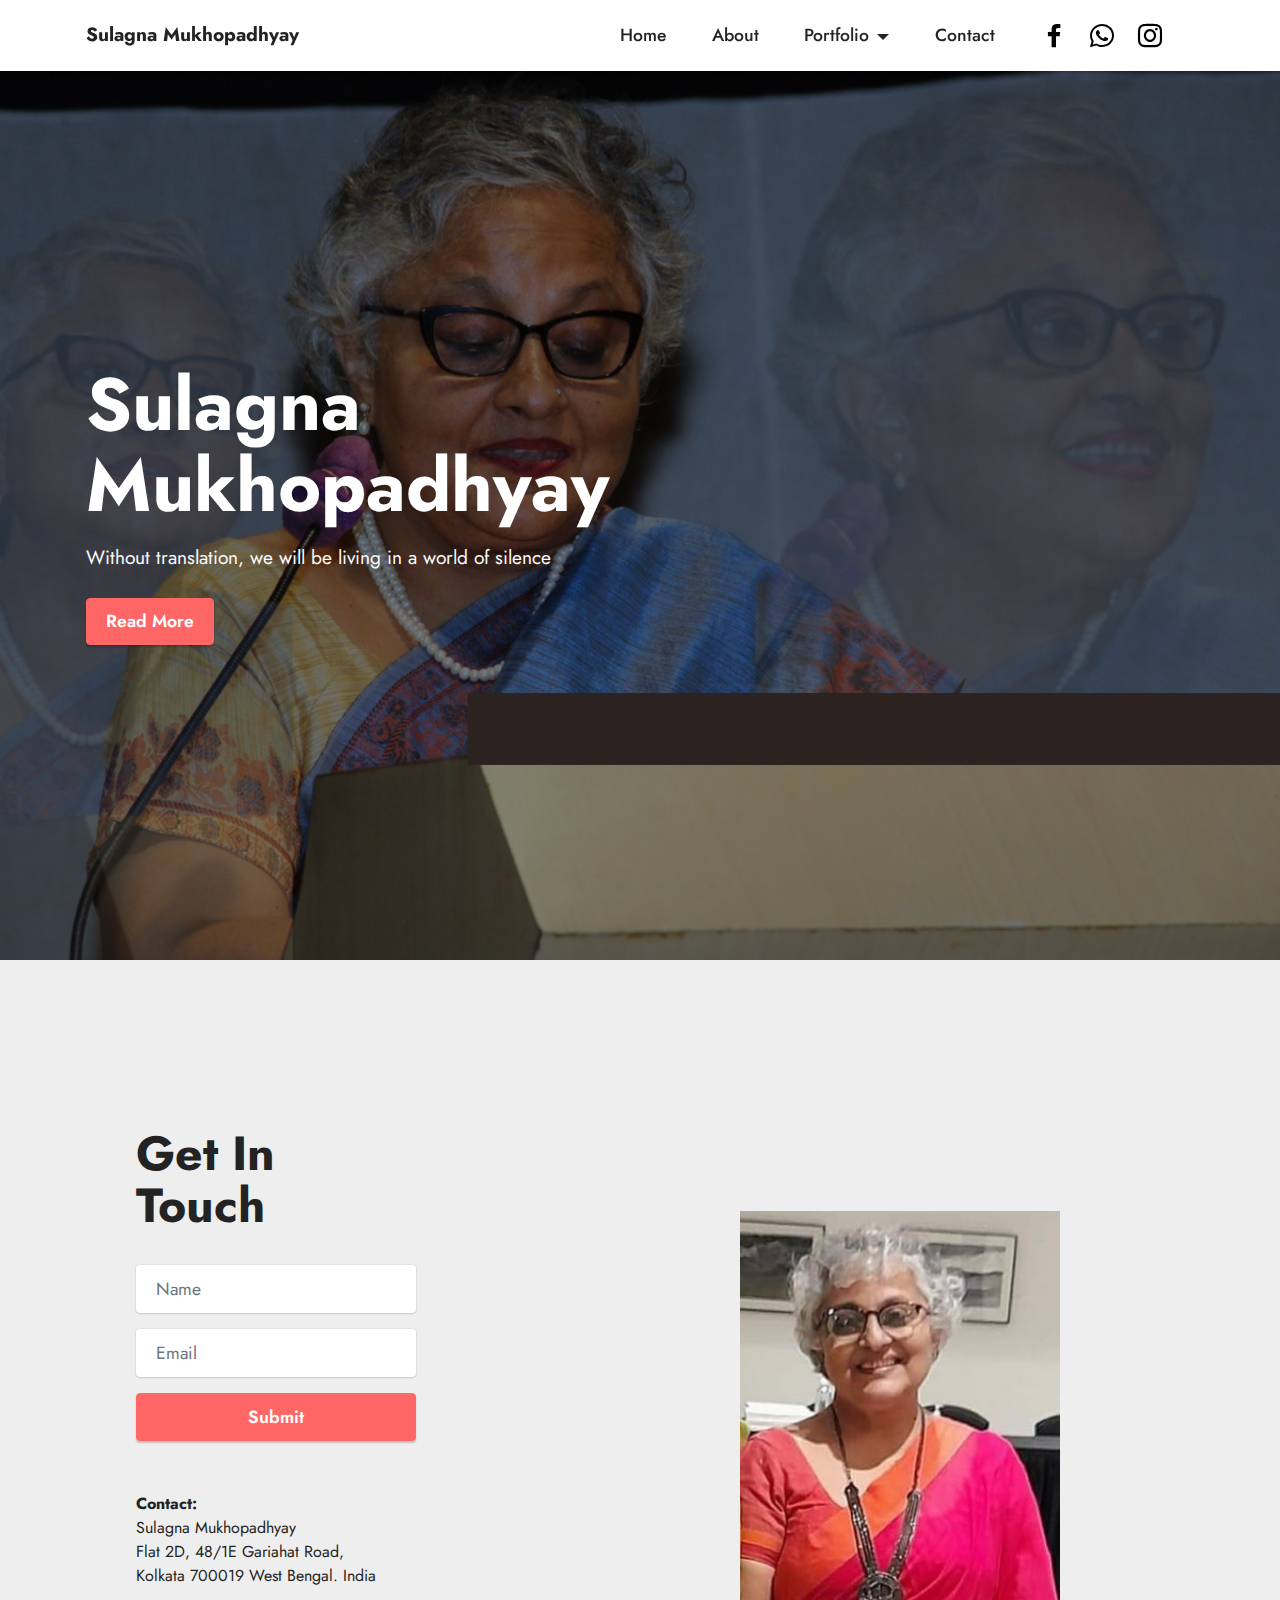
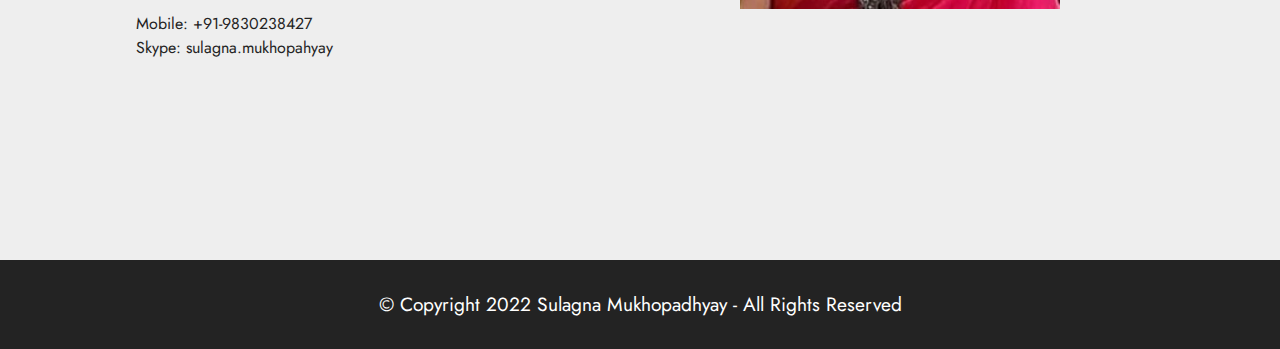
==== commit 0437adf4: "Add files via upload" ====
--- a/index.html
+++ b/index.html
@@ -140,7 +140,7 @@
                   >
                   <a
                     class="text-black dropdown-item text-primary display-4"
-                    href="projects.html"
+                    href="#"
                     >Projects & Memberships</a
                   >
                   <a
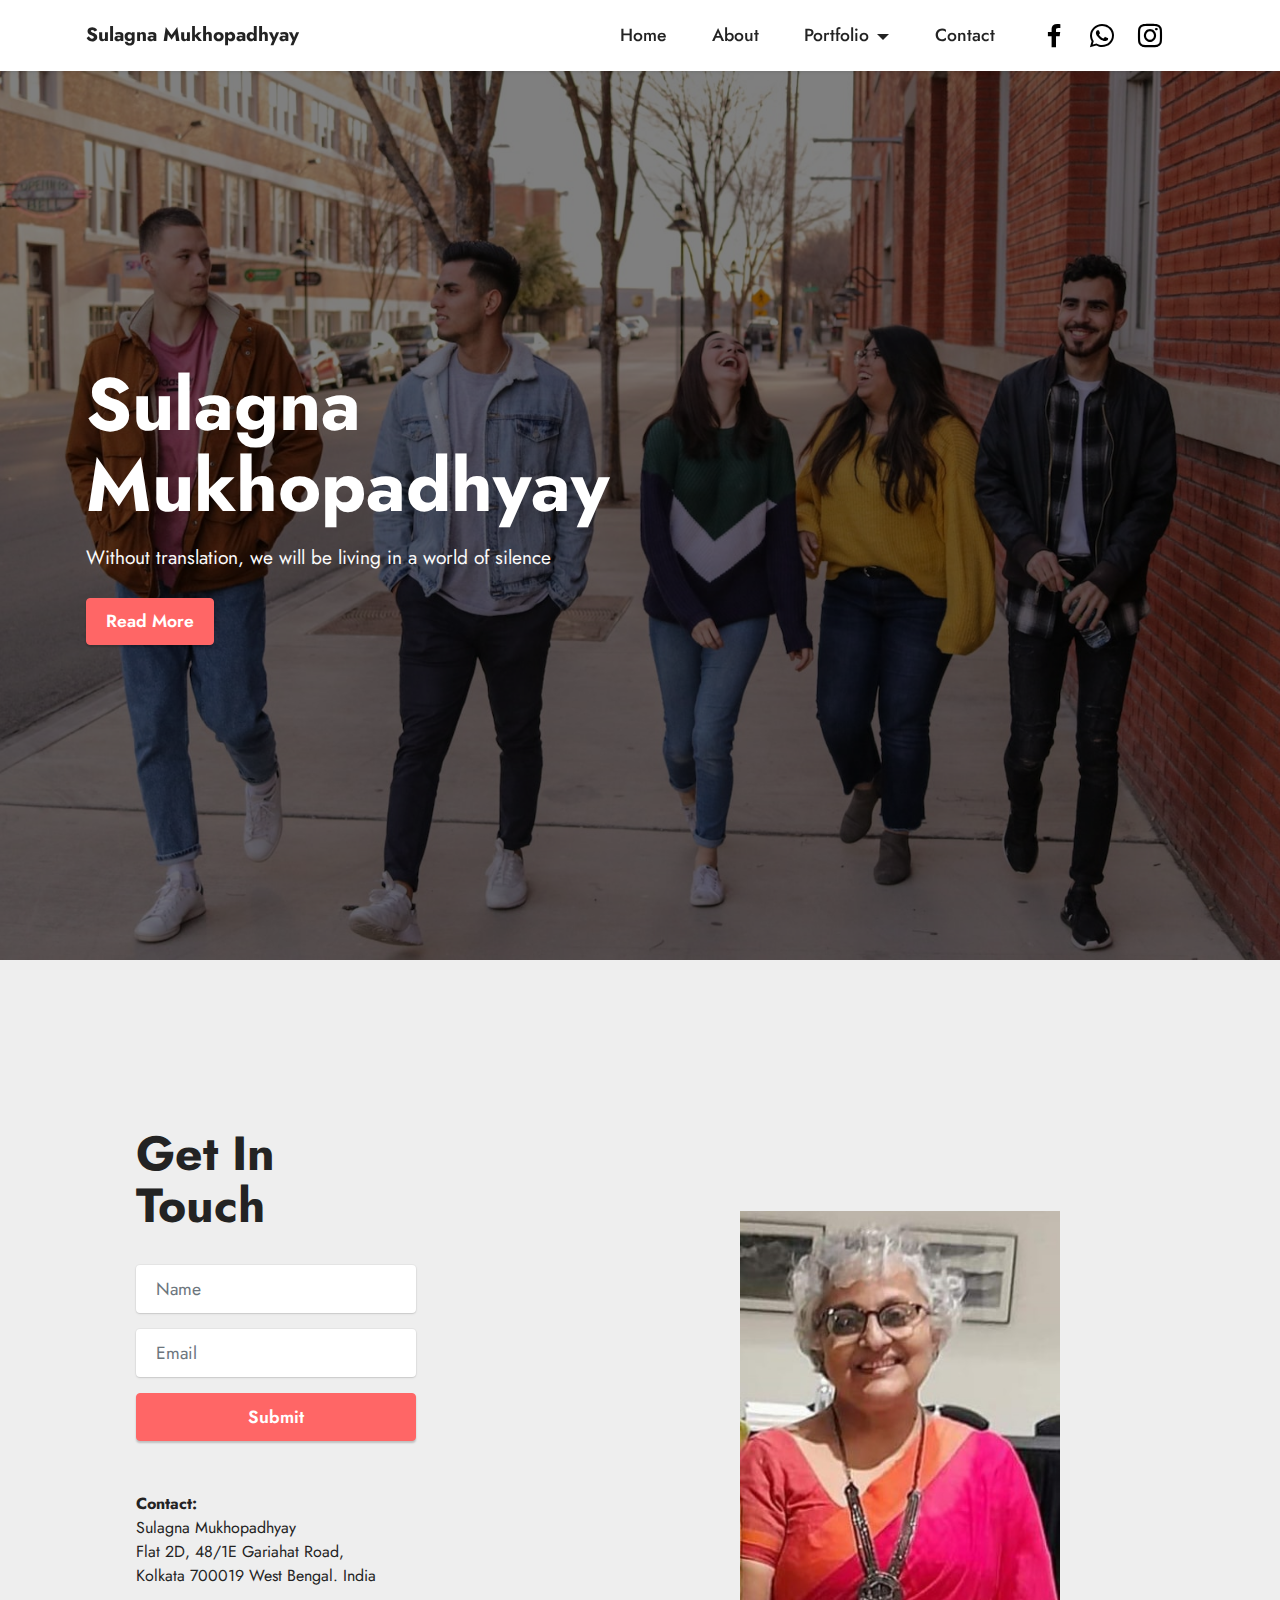
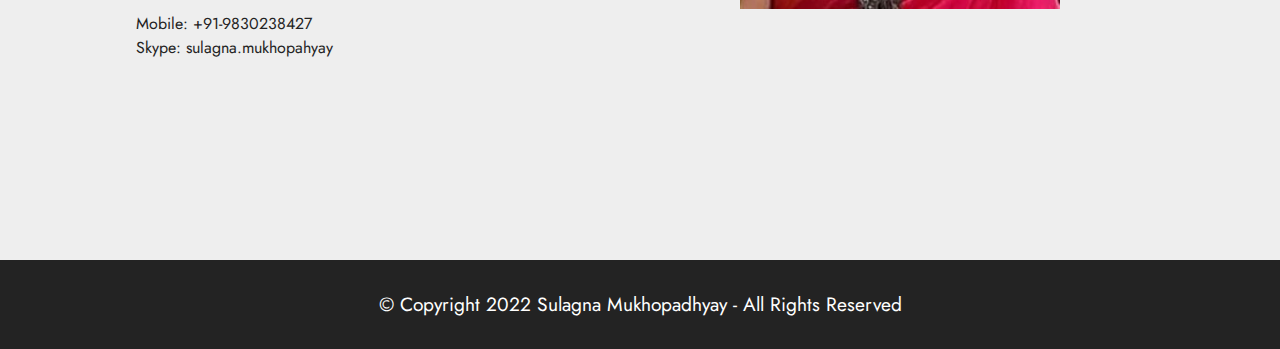
==== commit ea26d8be: "Add files via upload" ====
--- a/index.html
+++ b/index.html
@@ -140,7 +140,7 @@
                   >
                   <a
                     class="text-black dropdown-item text-primary display-4"
-                    href="#"
+                    href="projects.html"
                     >Projects & Memberships</a
                   >
                   <a
--- a/assets/mobirise/css/mbr-additional.css
+++ b/assets/mobirise/css/mbr-additional.css
@@ -1043,7 +1043,7 @@
   }
 }
 .cid-tiBHztGgzj {
-  background-image: url("../../../assets/images/hero.png");
+  background-image: url("../../../assets/images/eliott-reyna-jcepn62owl4-unsplash.jpg");
 }
 .cid-tiBHztGgzj .mbr-fallback-image.disabled {
   display: none;
@@ -2275,3 +2275,136 @@
   background-color: #232323;
   overflow: hidden;
 }
+.cid-tiK4zgjvnL {
+  padding-top: 6rem;
+  padding-bottom: 6rem;
+  background-color: #ffffff;
+}
+.cid-tiK4zgjvnL img,
+.cid-tiK4zgjvnL .item-img {
+  width: 100%;
+}
+.cid-tiK4zgjvnL .item:focus,
+.cid-tiK4zgjvnL span:focus {
+  outline: none;
+}
+.cid-tiK4zgjvnL .item-wrapper {
+  position: relative;
+}
+.cid-tiK4zgjvnL .slide-content {
+  position: relative;
+  border-radius: 4px;
+  background: #fafafa;
+  height: 100%;
+  display: flex;
+  overflow: hidden;
+  flex-flow: column nowrap;
+}
+@media (min-width: 992px) {
+  .cid-tiK4zgjvnL .slide-content .item-content {
+    padding: 2rem;
+  }
+}
+@media (max-width: 991px) {
+  .cid-tiK4zgjvnL .slide-content .item-content {
+    padding: 1rem;
+  }
+}
+.cid-tiK4zgjvnL .mbr-section-btn {
+  margin-top: auto !important;
+}
+.cid-tiK4zgjvnL .mbr-section-title {
+  color: #232323;
+}
+.cid-tiK4zgjvnL .mbr-text,
+.cid-tiK4zgjvnL .mbr-section-btn {
+  text-align: left;
+}
+.cid-tiK4zgjvnL .item-title {
+  text-align: left;
+}
+.cid-tiK4zgjvnL .item-subtitle {
+  text-align: left;
+}
+.cid-tiK4zgjvnL .embla__slide {
+  display: flex;
+  justify-content: center;
+  position: relative;
+  min-width: 410px;
+  max-width: 410px;
+}
+@media (max-width: 768px) {
+  .cid-tiK4zgjvnL .embla__slide {
+    min-width: 70%;
+    max-width: initial;
+    margin-left: 1rem !important;
+    margin-right: 1rem !important;
+  }
+}
+.cid-tiK4zgjvnL .embla__button--next,
+.cid-tiK4zgjvnL .embla__button--prev {
+  display: flex;
+}
+.cid-tiK4zgjvnL .embla__button {
+  top: 50%;
+  width: 60px;
+  height: 60px;
+  margin-top: -1.5rem;
+  font-size: 22px;
+  background-color: rgba(0, 0, 0, 0.5);
+  color: #fff;
+  border: 2px solid #fff;
+  border-radius: 50%;
+  transition: all 0.3s;
+  position: absolute;
+  display: flex;
+  justify-content: center;
+  align-items: center;
+}
+@media (max-width: 768px) {
+  .cid-tiK4zgjvnL .embla__button {
+    display: none;
+  }
+}
+.cid-tiK4zgjvnL .embla__button:disabled {
+  cursor: default;
+  display: none;
+}
+.cid-tiK4zgjvnL .embla__button:hover {
+  background: #000;
+  color: rgba(255, 255, 255, 0.5);
+}
+.cid-tiK4zgjvnL .embla__button.embla__button--prev {
+  left: 0;
+  margin-left: 2.5rem;
+}
+.cid-tiK4zgjvnL .embla__button.embla__button--next {
+  right: 0;
+  margin-right: 2.5rem;
+}
+@media (max-width: 767px) {
+  .cid-tiK4zgjvnL .embla__button {
+    top: auto;
+  }
+}
+.cid-tiK4zgjvnL .embla {
+  position: relative;
+  width: 100%;
+}
+.cid-tiK4zgjvnL .embla__viewport {
+  overflow: hidden;
+  width: 100%;
+}
+.cid-tiK4zgjvnL .embla__viewport.is-draggable {
+  cursor: grab;
+}
+.cid-tiK4zgjvnL .embla__viewport.is-dragging {
+  cursor: grabbing;
+}
+.cid-tiK4zgjvnL .embla__container {
+  display: flex;
+  user-select: none;
+  -webkit-touch-callout: none;
+  -khtml-user-select: none;
+  -webkit-tap-highlight-color: transparent;
+}
--- a/assets/mobirise/css/mbr-additional.css
+++ b/assets/mobirise/css/mbr-additional.css
@@ -1043,7 +1043,7 @@
   }
 }
 .cid-tiBHztGgzj {
-  background-image: url("../../../assets/images/hero.png");
+  background-image: url("../../../assets/images/eliott-reyna-jcepn62owl4-unsplash.jpg");
 }
 .cid-tiBHztGgzj .mbr-fallback-image.disabled {
   display: none;
@@ -2275,3 +2275,136 @@
   background-color: #232323;
   overflow: hidden;
 }
+.cid-tiK4zgjvnL {
+  padding-top: 6rem;
+  padding-bottom: 6rem;
+  background-color: #ffffff;
+}
+.cid-tiK4zgjvnL img,
+.cid-tiK4zgjvnL .item-img {
+  width: 100%;
+}
+.cid-tiK4zgjvnL .item:focus,
+.cid-tiK4zgjvnL span:focus {
+  outline: none;
+}
+.cid-tiK4zgjvnL .item-wrapper {
+  position: relative;
+}
+.cid-tiK4zgjvnL .slide-content {
+  position: relative;
+  border-radius: 4px;
+  background: #fafafa;
+  height: 100%;
+  display: flex;
+  overflow: hidden;
+  flex-flow: column nowrap;
+}
+@media (min-width: 992px) {
+  .cid-tiK4zgjvnL .slide-content .item-content {
+    padding: 2rem;
+  }
+}
+@media (max-width: 991px) {
+  .cid-tiK4zgjvnL .slide-content .item-content {
+    padding: 1rem;
+  }
+}
+.cid-tiK4zgjvnL .mbr-section-btn {
+  margin-top: auto !important;
+}
+.cid-tiK4zgjvnL .mbr-section-title {
+  color: #232323;
+}
+.cid-tiK4zgjvnL .mbr-text,
+.cid-tiK4zgjvnL .mbr-section-btn {
+  text-align: left;
+}
+.cid-tiK4zgjvnL .item-title {
+  text-align: left;
+}
+.cid-tiK4zgjvnL .item-subtitle {
+  text-align: left;
+}
+.cid-tiK4zgjvnL .embla__slide {
+  display: flex;
+  justify-content: center;
+  position: relative;
+  min-width: 410px;
+  max-width: 410px;
+}
+@media (max-width: 768px) {
+  .cid-tiK4zgjvnL .embla__slide {
+    min-width: 70%;
+    max-width: initial;
+    margin-left: 1rem !important;
+    margin-right: 1rem !important;
+  }
+}
+.cid-tiK4zgjvnL .embla__button--next,
+.cid-tiK4zgjvnL .embla__button--prev {
+  display: flex;
+}
+.cid-tiK4zgjvnL .embla__button {
+  top: 50%;
+  width: 60px;
+  height: 60px;
+  margin-top: -1.5rem;
+  font-size: 22px;
+  background-color: rgba(0, 0, 0, 0.5);
+  color: #fff;
+  border: 2px solid #fff;
+  border-radius: 50%;
+  transition: all 0.3s;
+  position: absolute;
+  display: flex;
+  justify-content: center;
+  align-items: center;
+}
+@media (max-width: 768px) {
+  .cid-tiK4zgjvnL .embla__button {
+    display: none;
+  }
+}
+.cid-tiK4zgjvnL .embla__button:disabled {
+  cursor: default;
+  display: none;
+}
+.cid-tiK4zgjvnL .embla__button:hover {
+  background: #000;
+  color: rgba(255, 255, 255, 0.5);
+}
+.cid-tiK4zgjvnL .embla__button.embla__button--prev {
+  left: 0;
+  margin-left: 2.5rem;
+}
+.cid-tiK4zgjvnL .embla__button.embla__button--next {
+  right: 0;
+  margin-right: 2.5rem;
+}
+@media (max-width: 767px) {
+  .cid-tiK4zgjvnL .embla__button {
+    top: auto;
+  }
+}
+.cid-tiK4zgjvnL .embla {
+  position: relative;
+  width: 100%;
+}
+.cid-tiK4zgjvnL .embla__viewport {
+  overflow: hidden;
+  width: 100%;
+}
+.cid-tiK4zgjvnL .embla__viewport.is-draggable {
+  cursor: grab;
+}
+.cid-tiK4zgjvnL .embla__viewport.is-dragging {
+  cursor: grabbing;
+}
+.cid-tiK4zgjvnL .embla__container {
+  display: flex;
+  user-select: none;
+  -webkit-touch-callout: none;
+  -khtml-user-select: none;
+  -webkit-tap-highlight-color: transparent;
+}
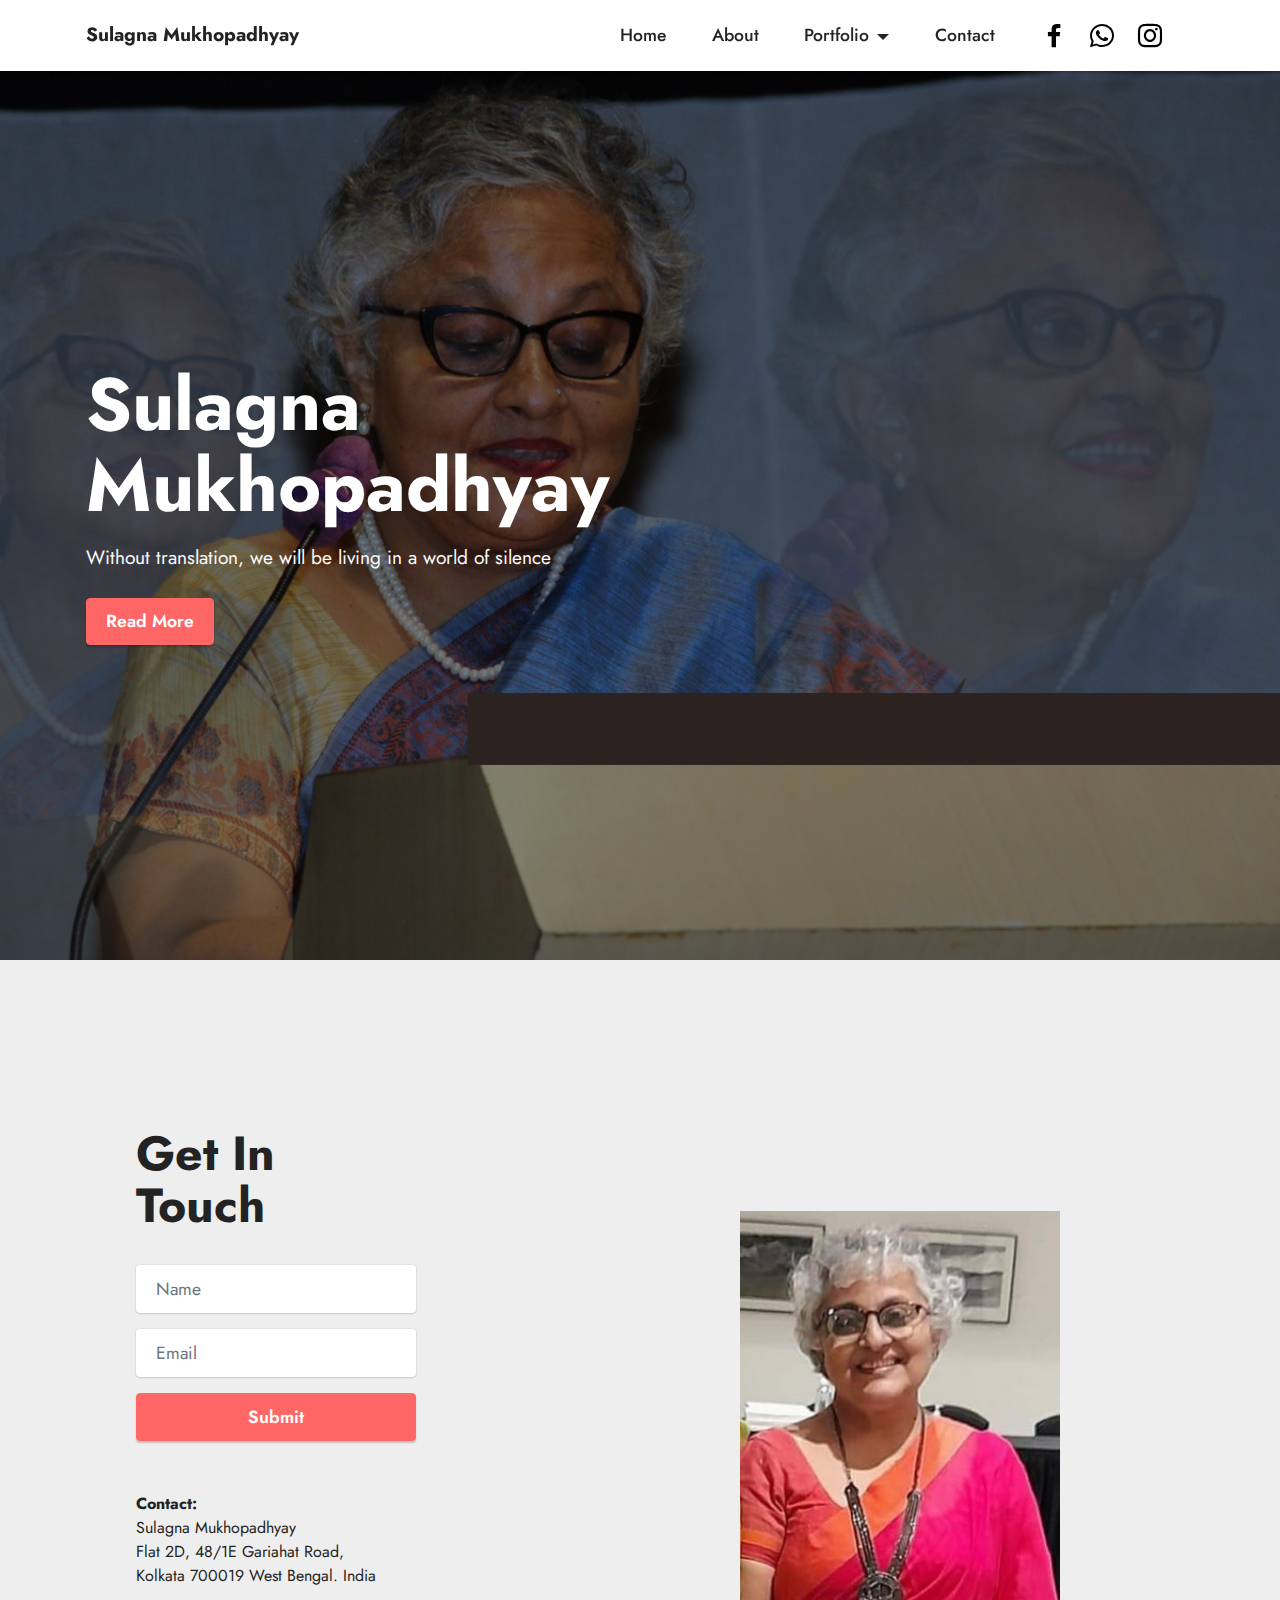
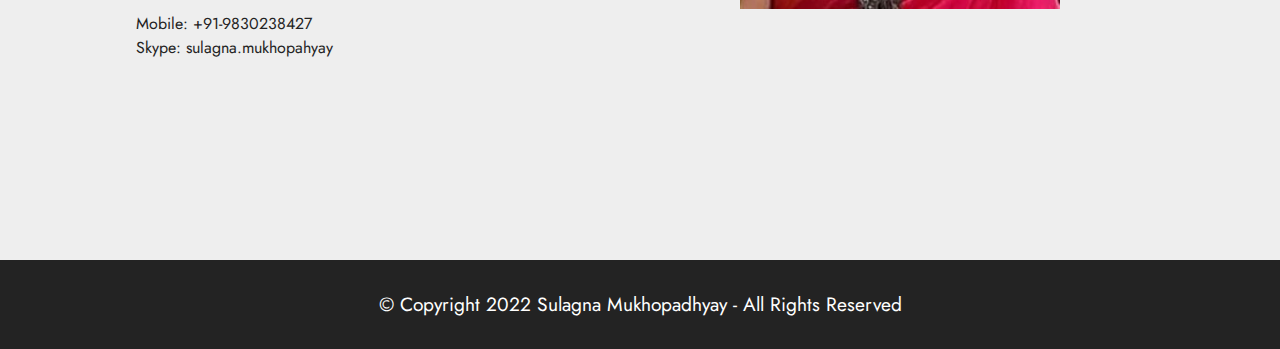
==== commit 6b4deb05: "Add files via upload" ====
--- a/index.html
+++ b/index.html
@@ -150,7 +150,7 @@
                   >
                   <a
                     class="text-black dropdown-item text-primary display-4"
-                    href="#"
+                    href="gallery.html"
                     >Gallery</a
                   >
                 </div>
--- a/assets/mobirise/css/mbr-additional.css
+++ b/assets/mobirise/css/mbr-additional.css
@@ -1043,7 +1043,7 @@
   }
 }
 .cid-tiBHztGgzj {
-  background-image: url("../../../assets/images/eliott-reyna-jcepn62owl4-unsplash.jpg");
+  background-image: url("../../../assets/images/hero.png");
 }
 .cid-tiBHztGgzj .mbr-fallback-image.disabled {
   display: none;
--- a/assets/mobirise/css/mbr-additional.css
+++ b/assets/mobirise/css/mbr-additional.css
@@ -1043,7 +1043,7 @@
   }
 }
 .cid-tiBHztGgzj {
-  background-image: url("../../../assets/images/eliott-reyna-jcepn62owl4-unsplash.jpg");
+  background-image: url("../../../assets/images/hero.png");
 }
 .cid-tiBHztGgzj .mbr-fallback-image.disabled {
   display: none;
